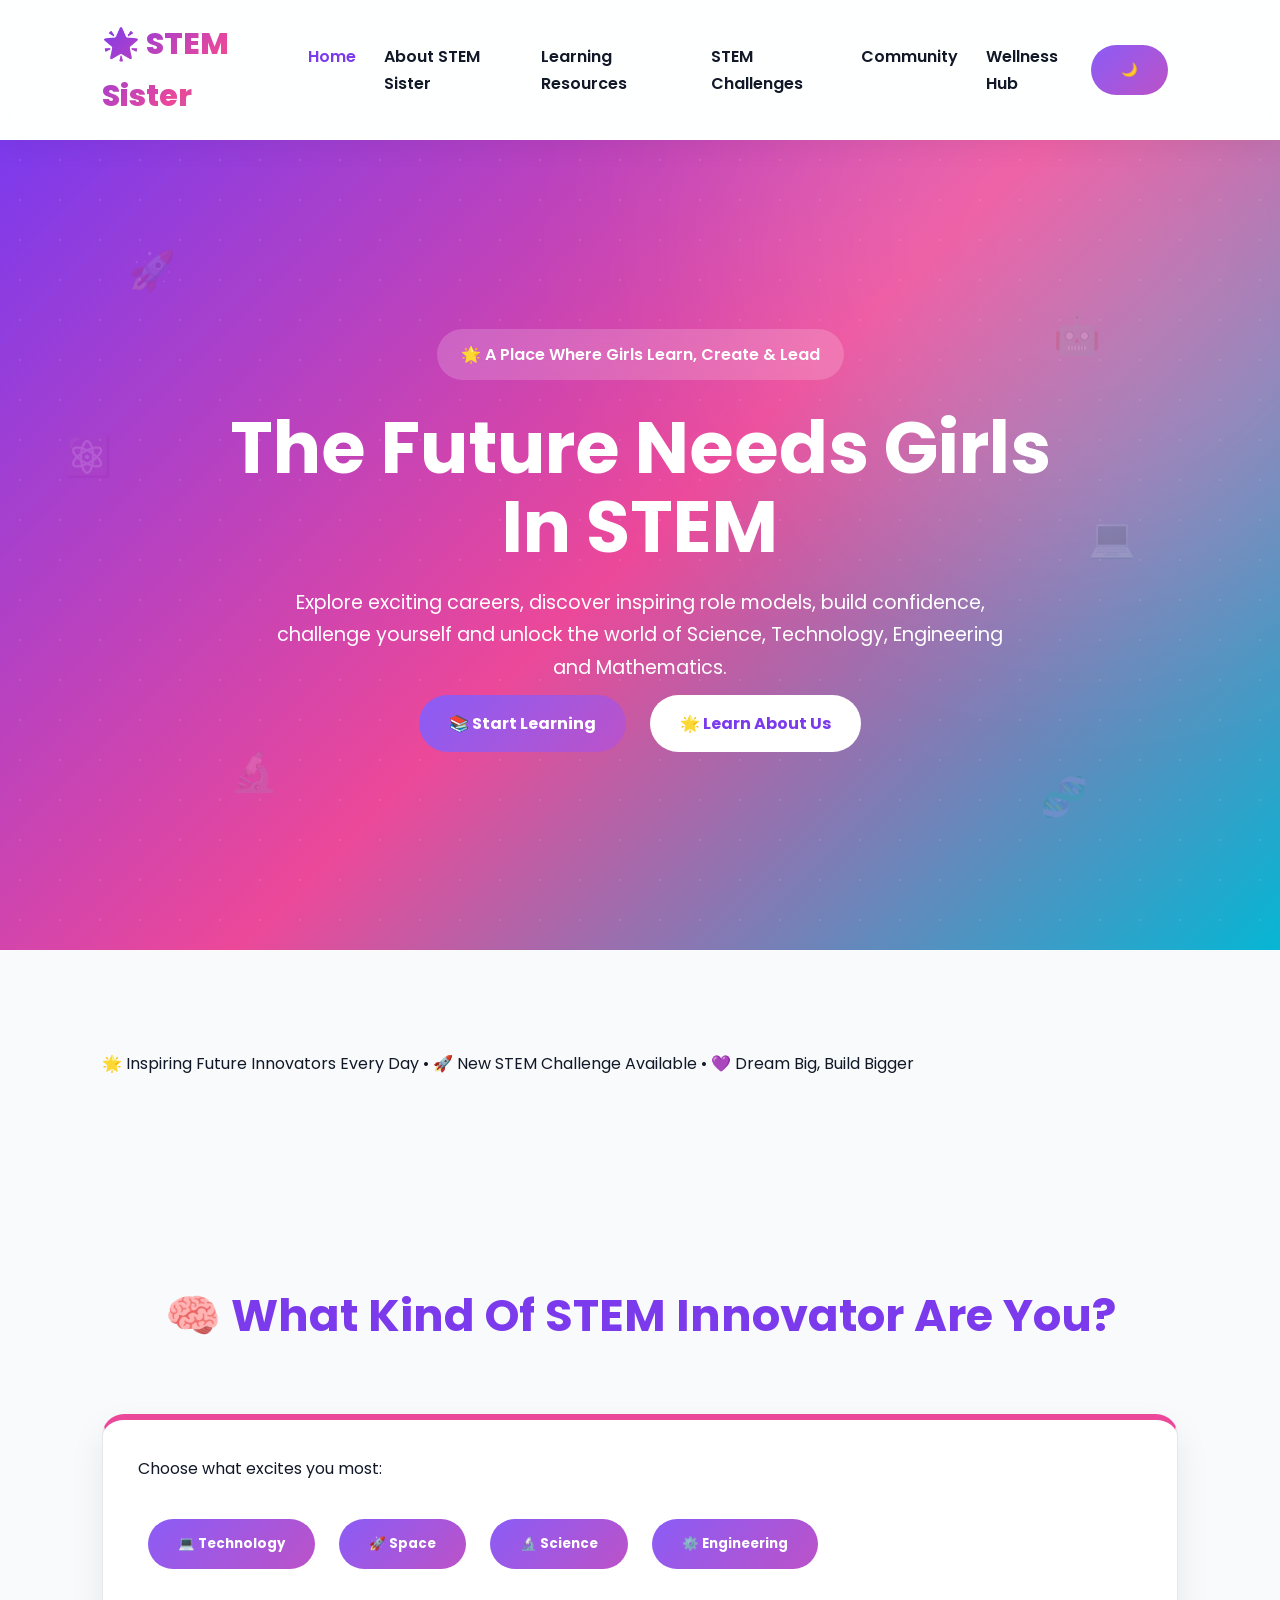
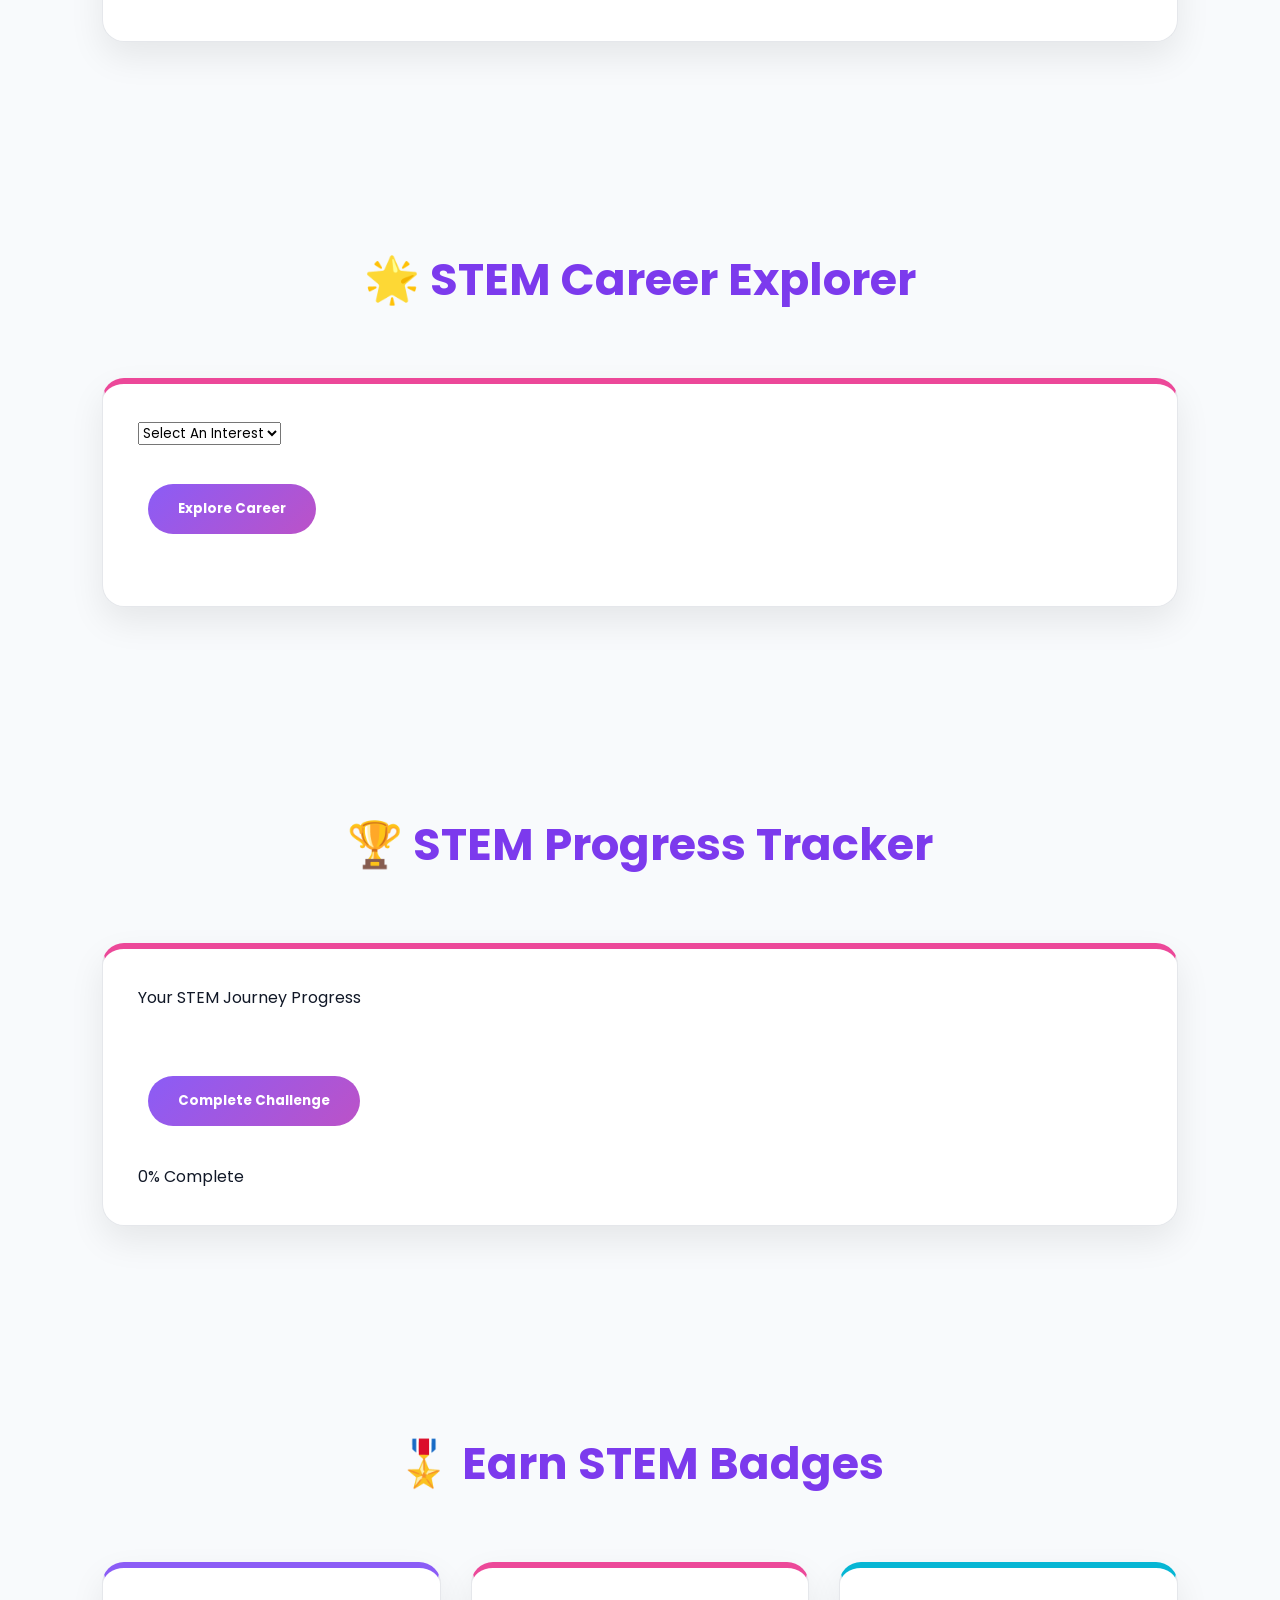
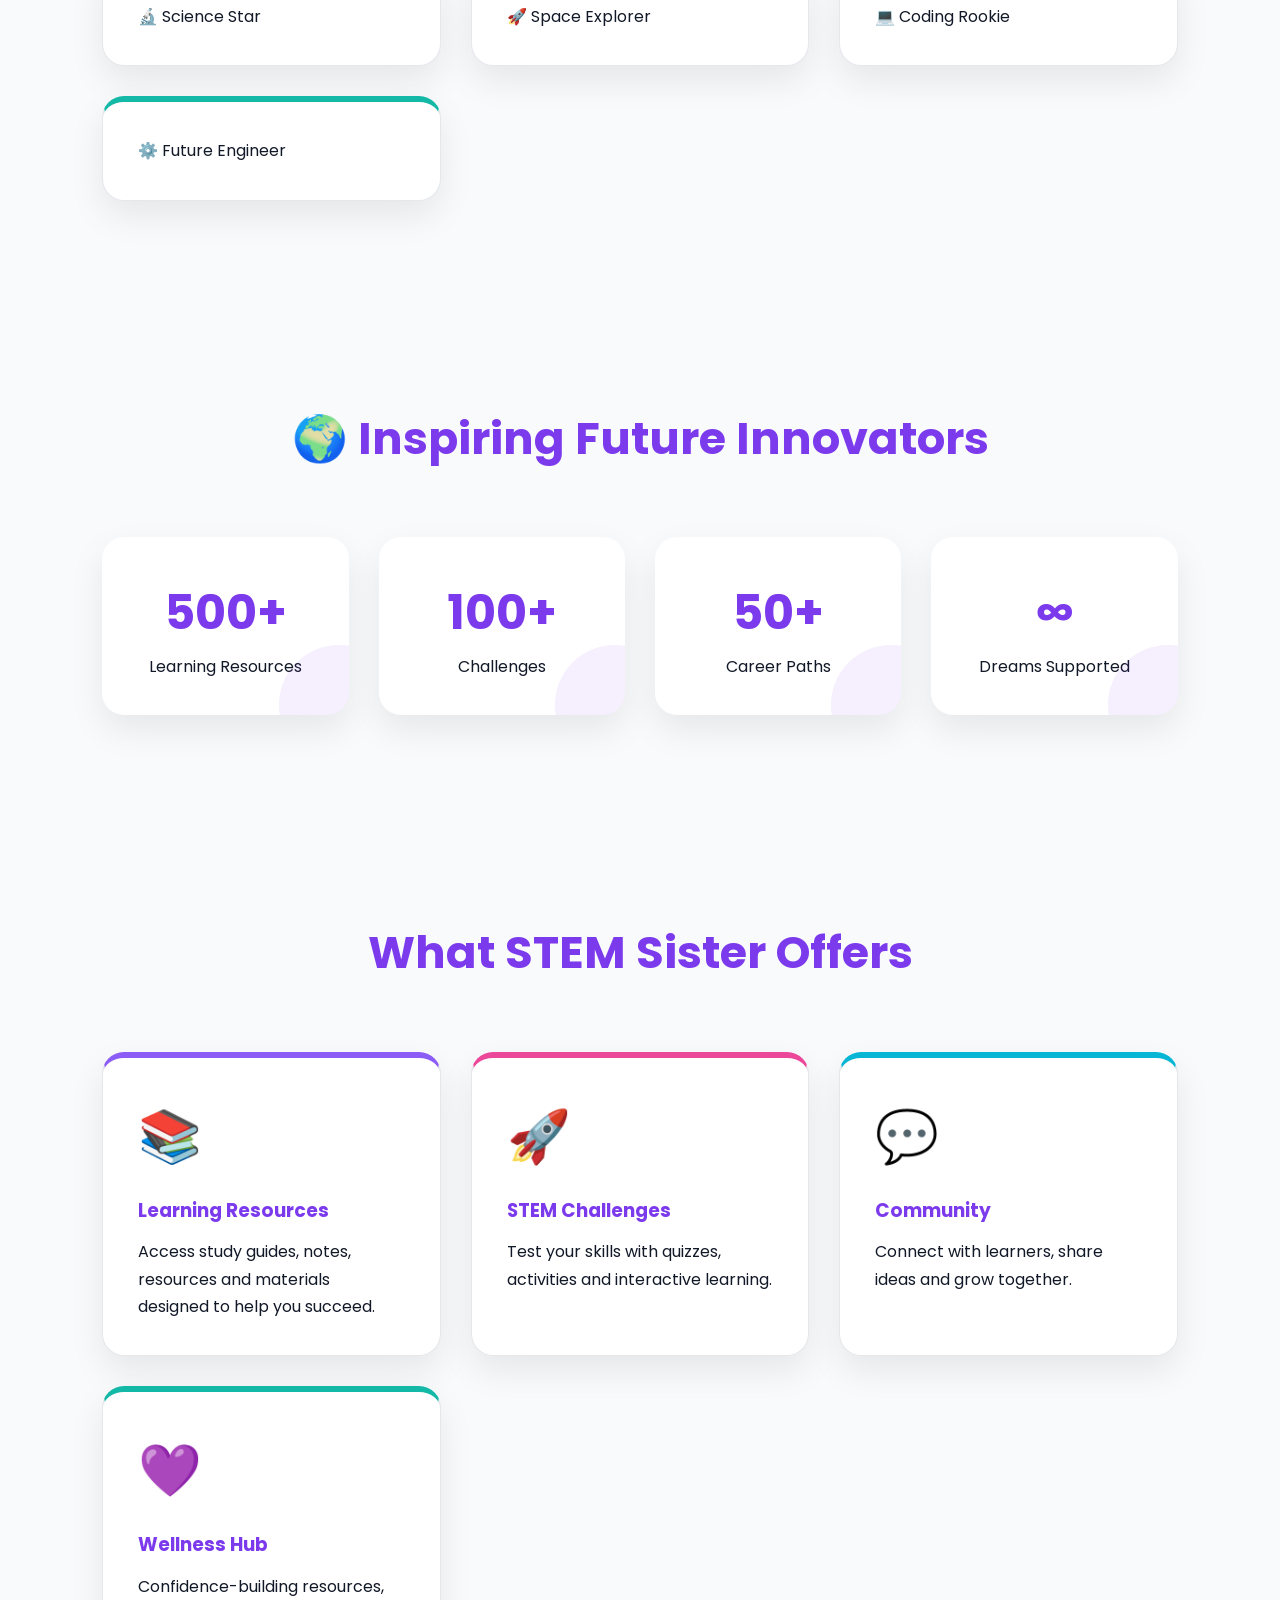
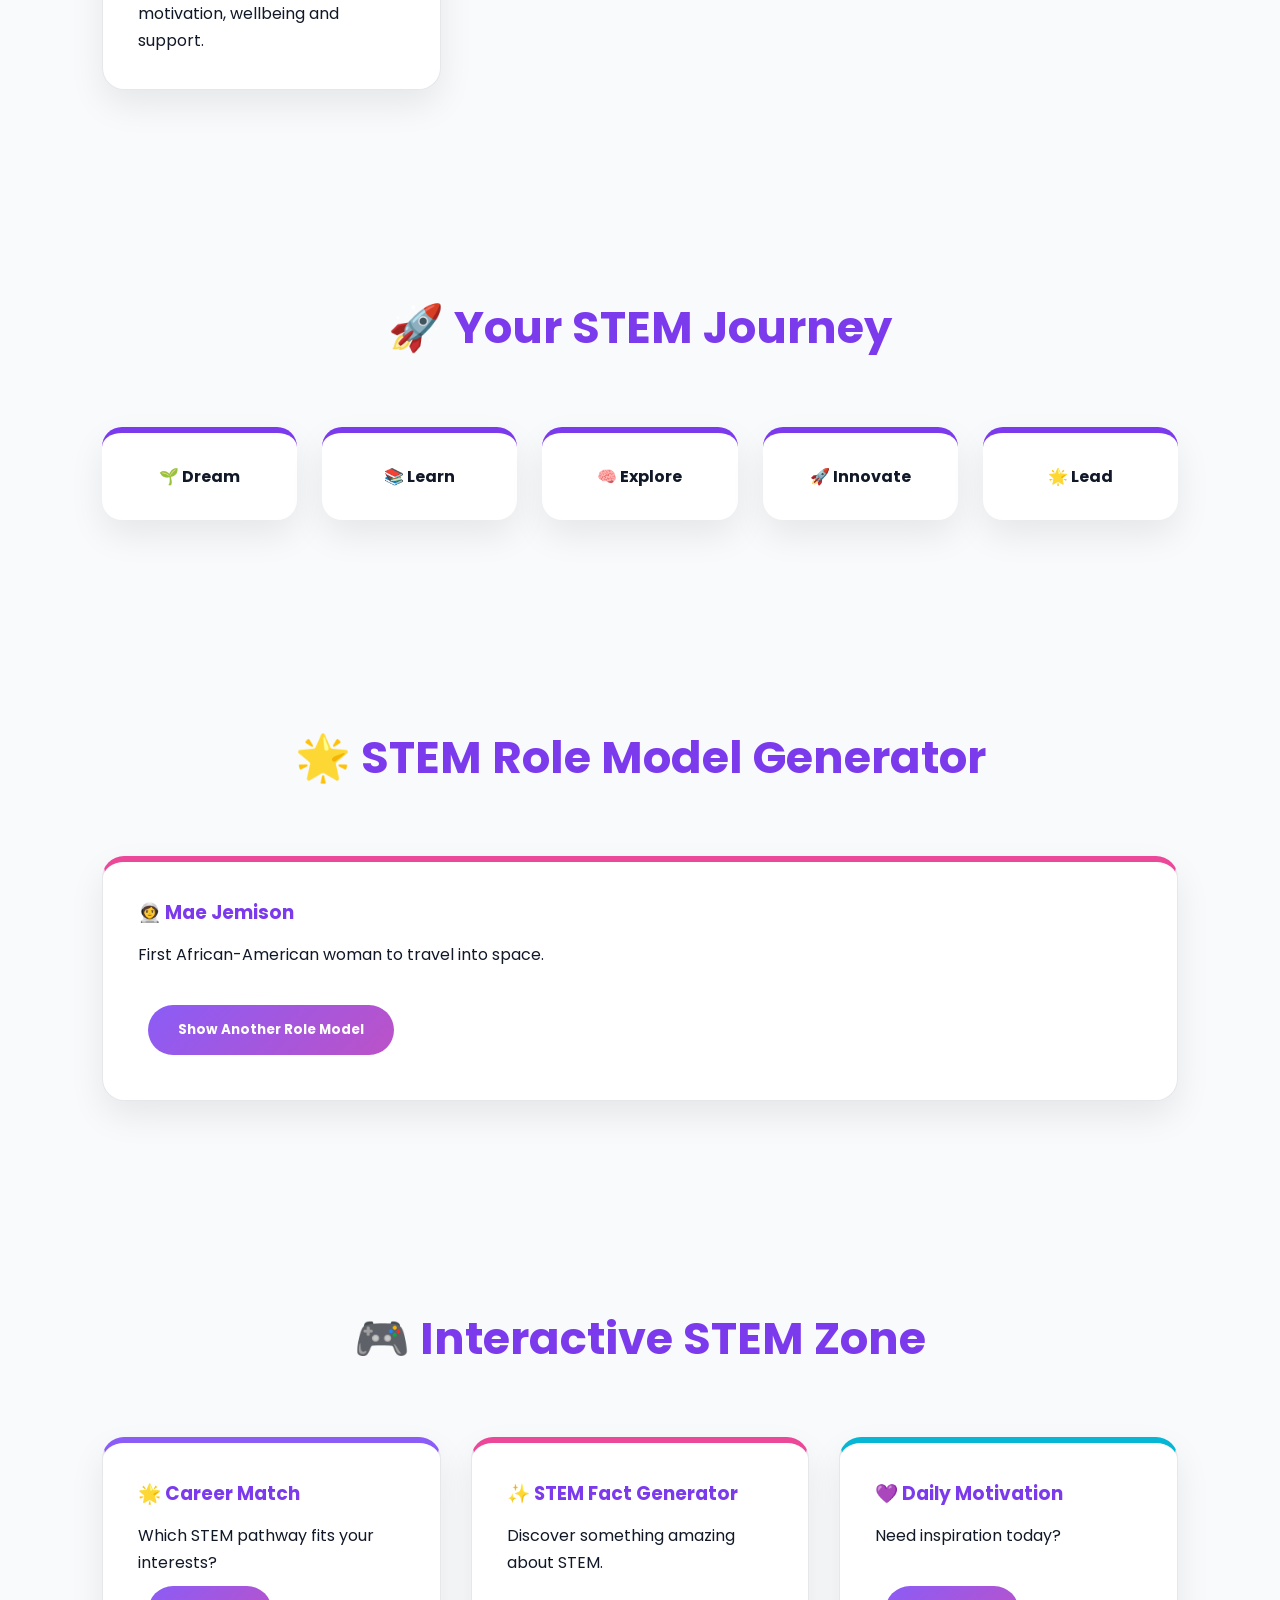
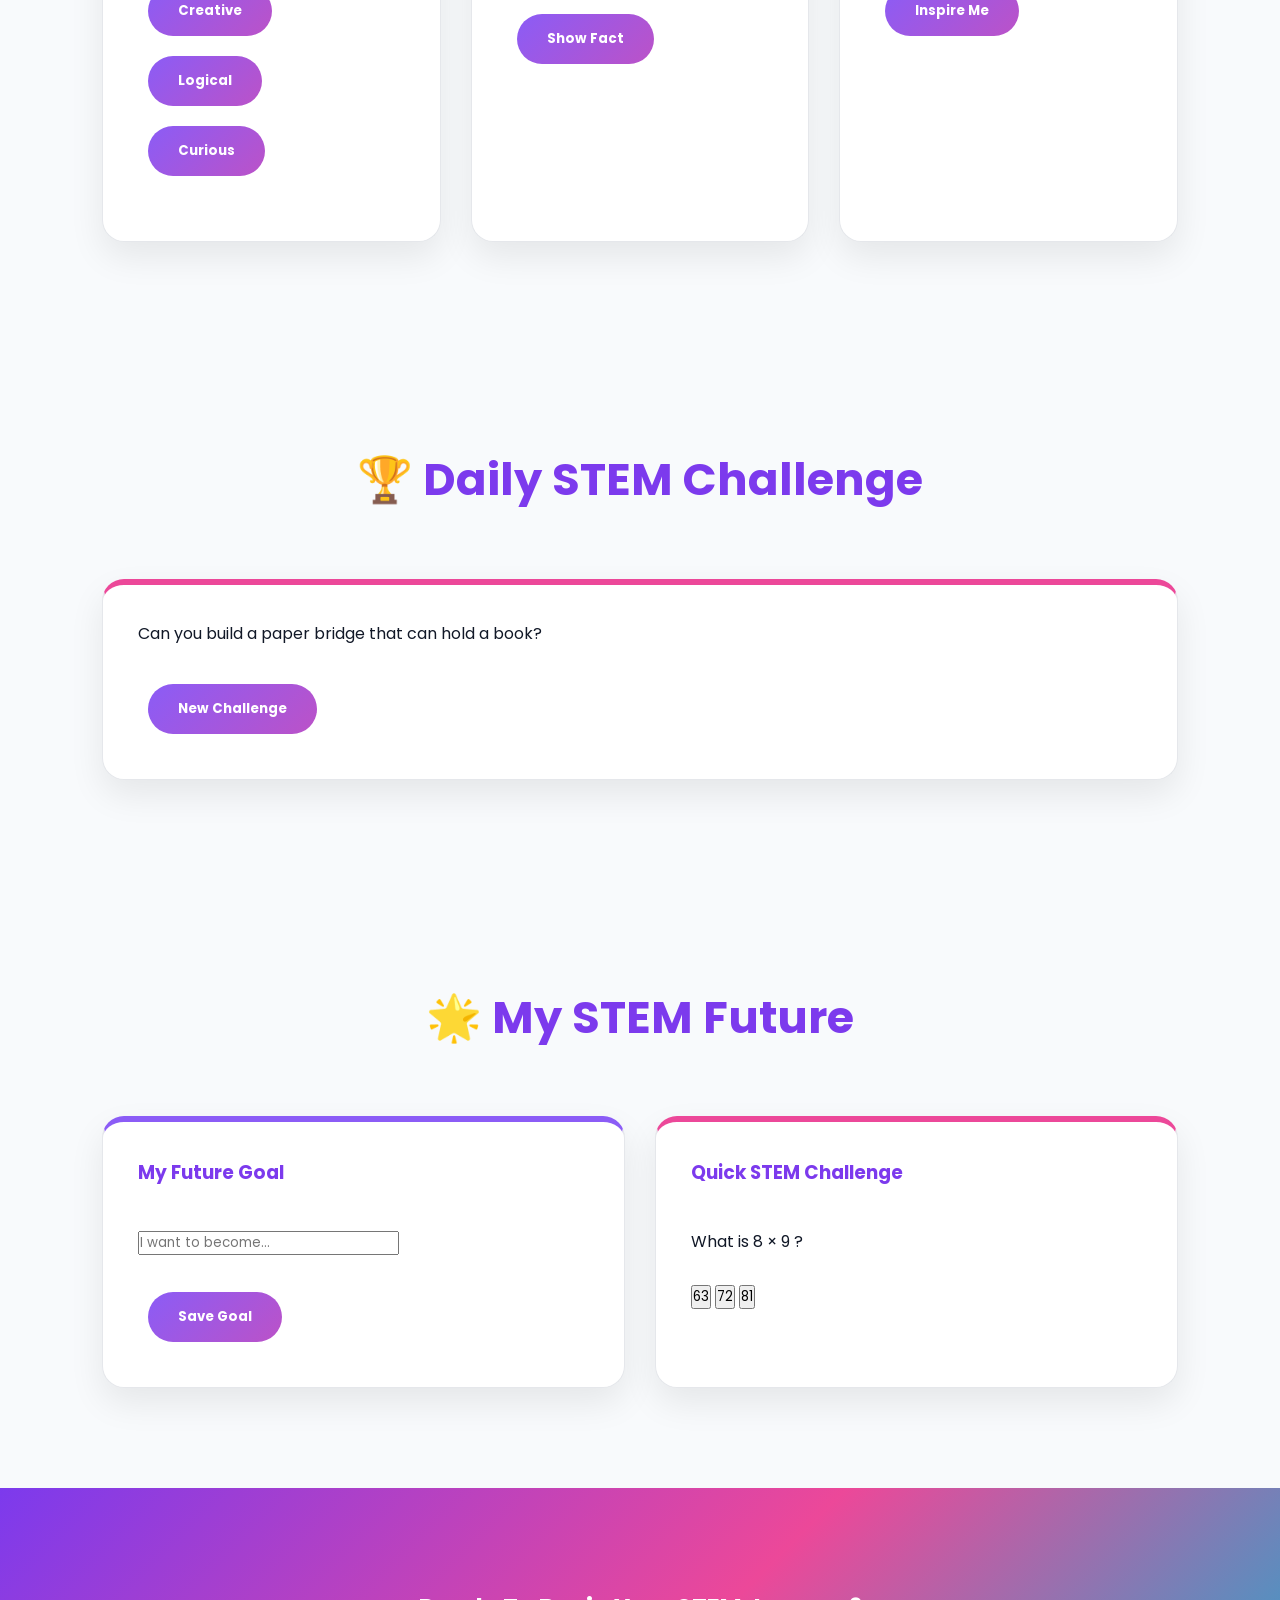
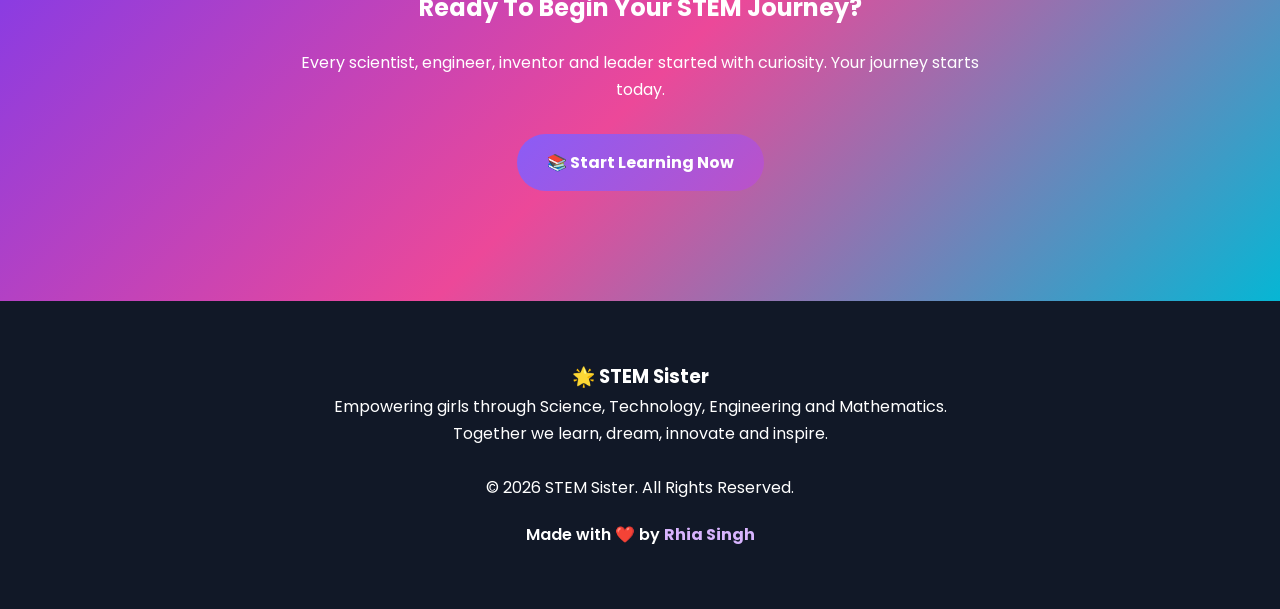
==== index.html @ e6d58068 "Update index.html" ====
<!DOCTYPE html>
<html lang="en">
<head>
<meta charset="UTF-8">
<meta name="viewport" content="width=device-width, initial-scale=1.0">
<title>STEM Sister | Learn. Dream. Innovate.</title>

<link rel="stylesheet" href="styles.css">
</head>

<body>

<!-- NAVIGATION -->

<nav>

    <div class="logo">
        🌟 STEM Sister
    </div>

    <ul class="nav-links">
        <li><a href="index.html" class="active">Home</a></li>
        <li><a href="about.html">About STEM Sister</a></li>
        <li><a href="textbooks.html">Learning Resources</a></li>
        <li><a href="tests.html">STEM Challenges</a></li>
        <li><a href="discussions.html">Community</a></li>
        <li><a href="wellness.html">Wellness Hub</a></li>
    </ul>

    <button id="darkModeBtn" class="btn">
        🌙
    </button>

</nav>

<!-- HERO -->

<section class="hero">

    <div class="floating-icons">
        <span>🚀</span>
        <span>🤖</span>
        <span>🔬</span>
        <span>🧬</span>
        <span>💻</span>
        <span>⚛️</span>
    </div>

    <div class="hero-content">

        <span class="tagline">
            🌟 A Place Where Girls Learn, Create & Lead
        </span>

        <h1>
            The Future Needs Girls In STEM
        </h1>

        <p>
            Explore exciting careers, discover inspiring role models,
            build confidence, challenge yourself and unlock the world
            of Science, Technology, Engineering and Mathematics.
        </p>

        <div class="hero-buttons">

            <a href="textbooks.html" class="btn">
                📚 Start Learning
            </a>

            <a href="about.html" class="btn secondary">
                🌟 Learn About Us
            </a>

        </div>

    </div>

</section>

<!-- ACHIEVEMENT BANNER -->

<section class="achievement-banner">
    <div class="banner-content">
        🌟 Inspiring Future Innovators Every Day • 🚀 New STEM Challenge Available • 💜 Dream Big, Build Bigger
    </div>
</section>

<!-- STEM PERSONALITY QUIZ -->

<section class="reveal">

    <h2 class="section-title">
        🧠 What Kind Of STEM Innovator Are You?
    </h2>

    <div class="card">

        <p>
            Choose what excites you most:
        </p>

        <br>

        <button class="btn" onclick="stemPersonality('technology')">
            💻 Technology
        </button>

        <button class="btn" onclick="stemPersonality('space')">
            🚀 Space
        </button>

        <button class="btn" onclick="stemPersonality('science')">
            🔬 Science
        </button>

        <button class="btn" onclick="stemPersonality('engineering')">
            ⚙️ Engineering
        </button>

        <br><br>

        <p id="personalityResult"></p>

    </div>

</section>

<!-- CAREER EXPLORER -->

<section class="reveal">

    <h2 class="section-title">
        🌟 STEM Career Explorer
    </h2>

    <div class="card">

        <select id="careerSelect">

            <option value="">
                Select An Interest
            </option>

            <option value="coding">
                Coding
            </option>

            <option value="space">
                Space
            </option>

            <option value="medicine">
                Medicine
            </option>

            <option value="engineering">
                Engineering
            </option>

        </select>

        <br><br>

        <button class="btn" onclick="exploreCareer()">
            Explore Career
        </button>

        <br><br>

        <p id="careerExplorerResult"></p>

    </div>

</section>

<!-- PROGRESS TRACKER -->

<section class="reveal">

    <h2 class="section-title">
        🏆 STEM Progress Tracker
    </h2>

    <div class="card">

        <p>
            Your STEM Journey Progress
        </p>

        <br>

        <div class="progress-container">
            <div id="progressBar"></div>
        </div>

        <br>

        <button class="btn" onclick="increaseProgress()">
            Complete Challenge
        </button>

        <br><br>

        <p id="progressText">
            0% Complete
        </p>

    </div>

</section>

<!-- STEM BADGES -->

<section class="reveal">

    <h2 class="section-title">
        🎖️ Earn STEM Badges
    </h2>

    <div class="grid">

        <div class="card">
            🔬 Science Star
        </div>

        <div class="card">
            🚀 Space Explorer
        </div>

        <div class="card">
            💻 Coding Rookie
        </div>

        <div class="card">
            ⚙️ Future Engineer
        </div>

    </div>

</section>

<!-- STATS -->

<section class="reveal">

    <h2 class="section-title">
        🌍 Inspiring Future Innovators
    </h2>

    <div class="stats">

        <div class="stat-card">
            <h2>500+</h2>
            <p>Learning Resources</p>
        </div>

        <div class="stat-card">
            <h2>100+</h2>
            <p>Challenges</p>
        </div>

        <div class="stat-card">
            <h2>50+</h2>
            <p>Career Paths</p>
        </div>

        <div class="stat-card">
            <h2>∞</h2>
            <p>Dreams Supported</p>
        </div>

    </div>

</section>

<!-- WHAT WE OFFER -->

<section class="reveal">

    <h2 class="section-title">
        What STEM Sister Offers
    </h2>

    <div class="grid">

        <div class="card">

            <div class="icon">📚</div>

            <h3>Learning Resources</h3>

            <p>
                Access study guides, notes, resources and materials
                designed to help you succeed.
            </p>

        </div>

        <div class="card">

            <div class="icon">🚀</div>

            <h3>STEM Challenges</h3>

            <p>
                Test your skills with quizzes, activities and
                interactive learning.
            </p>

        </div>

        <div class="card">

            <div class="icon">💬</div>

            <h3>Community</h3>

            <p>
                Connect with learners, share ideas and
                grow together.
            </p>

        </div>

        <div class="card">

            <div class="icon">💜</div>

            <h3>Wellness Hub</h3>

            <p>
                Confidence-building resources, motivation,
                wellbeing and support.
            </p>

        </div>

    </div>

</section>

<!-- STEM JOURNEY -->

<section class="reveal">

    <h2 class="section-title">
        🚀 Your STEM Journey
    </h2>

    <div class="journey">

        <div class="step">🌱 Dream</div>
        <div class="step">📚 Learn</div>
        <div class="step">🧠 Explore</div>
        <div class="step">🚀 Innovate</div>
        <div class="step">🌟 Lead</div>

    </div>

</section>

<!-- ROLE MODEL -->

<section class="reveal">

    <h2 class="section-title">
        🌟 STEM Role Model Generator
    </h2>

    <div class="card">

        <h3 id="scientistName">
            👩‍🚀 Mae Jemison
        </h3>

        <p id="scientistInfo">
            First African-American woman to travel into space.
        </p>

        <br>

        <button class="btn" onclick="newRoleModel()">
            Show Another Role Model
        </button>

    </div>

</section>

<!-- INTERACTIVE STEM ZONE -->

<section class="reveal">

    <h2 class="section-title">
        🎮 Interactive STEM Zone
    </h2>

    <div class="grid">

        <div class="card">

            <h3>🌟 Career Match</h3>

            <p>
                Which STEM pathway fits your interests?
            </p>

            <button onclick="careerMatch('creative')" class="btn">
                Creative
            </button>

            <button onclick="careerMatch('logical')" class="btn">
                Logical
            </button>

            <button onclick="careerMatch('curious')" class="btn">
                Curious
            </button>

            <p id="careerResult"></p>

        </div>

        <div class="card">

            <h3>✨ STEM Fact Generator</h3>

            <p id="fact">
                Discover something amazing about STEM.
            </p>

            <br>

            <button onclick="generateFact()" class="btn">
                Show Fact
            </button>

        </div>

        <div class="card">

            <h3>💜 Daily Motivation</h3>

            <p id="motivationText">
                Need inspiration today?
            </p>

            <br>

            <button onclick="motivateMe()" class="btn">
                Inspire Me
            </button>

        </div>

    </div>

</section>

<!-- DAILY CHALLENGE -->

<section class="reveal">

    <h2 class="section-title">
        🏆 Daily STEM Challenge
    </h2>

    <div class="card">

        <p id="dailyChallenge">
            Can you build a paper bridge that can hold a book?
        </p>

        <br>

        <button class="btn" onclick="newChallenge()">
            New Challenge
        </button>

    </div>

</section>

<!-- MY STEM FUTURE -->

<section class="reveal">

    <h2 class="section-title">
        🌟 My STEM Future
    </h2>

    <div class="grid">

        <div class="card">

            <h3>
                My Future Goal
            </h3>

            <br>

            <input
            type="text"
            id="goalInput"
            placeholder="I want to become...">

            <br><br>

            <button onclick="saveGoal()" class="btn">
                Save Goal
            </button>

            <p id="goalDisplay"></p>

        </div>

        <div class="card">

            <h3>
                Quick STEM Challenge
            </h3>

            <br>

            <p>
                What is 8 × 9 ?
            </p>

            <br>

            <button onclick="checkAnswer(63)">63</button>
            <button onclick="checkAnswer(72)">72</button>
            <button onclick="checkAnswer(81)">81</button>

            <p id="result"></p>

        </div>

    </div>

</section>

<!-- CTA -->

<section class="cta">

    <h2>
        Ready To Begin Your STEM Journey?
    </h2>

    <p>
        Every scientist, engineer, inventor and leader started
        with curiosity. Your journey starts today.
    </p>

    <a href="textbooks.html" class="btn">
        📚 Start Learning Now
    </a>

</section>

<!-- FOOTER -->

<footer>

    <h3>
        🌟 STEM Sister
    </h3>

    <p>
        Empowering girls through Science, Technology,
        Engineering and Mathematics.
    </p>

    <p>
        Together we learn, dream, innovate and inspire.
    </p>

    <br>

    <p>
        © 2026 STEM Sister. All Rights Reserved.
    </p>

    <div class="made-by">
        Made with ❤️ by <strong>Rhia Singh</strong>
    </div>

</footer>

<script>

/* DARK MODE */

document
.getElementById("darkModeBtn")
.addEventListener("click",()=>{

document.body.classList.toggle("dark");

});

/* STEM FACTS */

const facts = [

"Ada Lovelace is considered the world's first computer programmer.",

"More than 70% of Earth is covered by water.",

"The human brain contains approximately 86 billion neurons.",

"Coding powers websites, apps, robots and spacecraft.",

"Engineering combines creativity with problem-solving."

];

function generateFact(){

const random =
Math.floor(Math.random()*facts.length);

document.getElementById("fact").innerHTML =
facts[random];

}

/* MOTIVATION */

const motivation = [

"Believe you can and you're halfway there.",

"Every expert was once a beginner.",

"You are capable of amazing things.",

"Dream big and work hard.",

"Your future self is cheering for you."

];

function motivateMe(){

const random =
Math.floor(Math.random()*motivation.length);

document.getElementById("motivationText").innerHTML =
motivation[random];

}

/* ROLE MODELS */

const scientists = [

{
name:"👩‍🚀 Mae Jemison",
info:"First African-American woman in space."
},

{
name:"🧪 Marie Curie",
info:"First woman to win a Nobel Prize."
},

{
name:"💻 Grace Hopper",
info:"Computer science pioneer."
},

{
name:"🚀 Katherine Johnson",
info:"NASA mathematician who helped launch space missions."
},

{
name:"🧬 Rosalind Franklin",
info:"Contributed to the discovery of DNA structure."
}

];

function newRoleModel(){

const random =
Math.floor(Math.random()*scientists.length);

document.getElementById("scientistName").innerHTML =
scientists[random].name;

document.getElementById("scientistInfo").innerHTML =
scientists[random].info;

}

/* CAREER MATCH */

function careerMatch(type){

let result = "";

if(type==="creative"){
result="🎨 Engineering, Robotics or Design Technology could be perfect for you.";
}

if(type==="logical"){
result="💻 Software Engineering, Cybersecurity or Data Science may suit you.";
}

if(type==="curious"){
result="🔬 Scientist, Researcher or Astronaut could be your future.";
}

document.getElementById("careerResult").innerHTML =
result;

}

/* STEM GOAL */

function saveGoal(){

const goal =
document.getElementById("goalInput").value;

if(goal.trim()===""){

document.getElementById("goalDisplay").innerHTML =
"🌟 Enter a future STEM goal.";

}else{

localStorage.setItem("stemGoal",goal);

document.getElementById("goalDisplay").innerHTML =
"🚀 Your goal: <strong>" + goal + "</strong>";

}

}

window.onload = () => {

const savedGoal =
localStorage.getItem("stemGoal");

if(savedGoal){

document.getElementById("goalDisplay").innerHTML =
"🚀 Your goal: <strong>" + savedGoal + "</strong>";

}

};

/* DAILY CHALLENGES */

const challenges = [

"Build a paper tower using only one sheet of paper.",

"Create a weather journal for 7 days.",

"Find 5 examples of engineering in your home.",

"Design your dream robot.",

"Observe the night sky and record what you see."

];

function newChallenge(){

const random =
Math.floor(Math.random()*challenges.length);

document.getElementById("dailyChallenge").innerHTML =
challenges[random];

}

/* QUIZ */

function checkAnswer(answer){

if(answer===72){

document.getElementById("result").innerHTML =
"✅ Correct! Great job!";

}else{

document.getElementById("result").innerHTML =
"❌ Not quite. Try again.";

}

}

/* SCROLL REVEAL */

const reveals =
document.querySelectorAll(".reveal");

function revealSections(){

reveals.forEach(section=>{

const top =
section.getBoundingClientRect().top;

if(top < window.innerHeight - 100){

section.classList.add("active");

}

});

}

window.addEventListener(
"scroll",
revealSections
);

revealSections();

    /* PERSONALITY QUIZ */

function stemPersonality(type){

let result="";

if(type==="technology"){
result="💻 You are a Tech Creator! Software Engineering could be your future.";
}

if(type==="space"){
result="🚀 You are a Space Pioneer! Aerospace careers may suit you.";
}

if(type==="science"){
result="🔬 You are a Science Explorer! Research and medicine could be your path.";
}

if(type==="engineering"){
result="⚙️ You are a Future Inventor! Engineering is perfect for your creativity.";
}

document.getElementById("personalityResult").innerHTML=result;

}

/* CAREER EXPLORER */

function exploreCareer(){

const career =
document.getElementById("careerSelect").value;

let result="";

switch(career){

case "coding":
result="💻 Software Engineer | Builds apps, websites and technology.";
break;

case "space":
result="🚀 Aerospace Engineer | Designs aircraft and spacecraft.";
break;

case "medicine":
result="🩺 Biomedical Scientist | Improves healthcare and medicine.";
break;

case "engineering":
result="⚙️ Mechanical Engineer | Designs machines and systems.";
break;

default:
result="Choose an interest first.";
}

document.getElementById("careerExplorerResult").innerHTML=result;

}

/* PROGRESS TRACKER */

let progress =
localStorage.getItem("stemProgress") || 0;

updateProgress();

function increaseProgress(){

if(progress < 100){

progress =
parseInt(progress) + 10;

localStorage.setItem(
"stemProgress",
progress
);

updateProgress();

}

}

function updateProgress(){

document.getElementById(
"progressBar"
).style.width = progress + "%";

document.getElementById(
"progressText"
).innerHTML =
progress + "% Complete";

}
    
</script>

</body>
</html>
---- styles.css ----
@import url('https://fonts.googleapis.com/css2?family=Poppins:wght@300;400;500;600;700;800&display=swap');

/* =========================
   STEM SISTER 2.0
   ========================= */

:root{

    --purple:#7c3aed;
    --purple-dark:#6d28d9;
    --pink:#ec4899;
    --cyan:#06b6d4;
    --teal:#14b8a6;
    --yellow:#fbbf24;

    --dark:#111827;
    --gray:#6b7280;

    --white:#ffffff;
    --background:#f8fafc;

    --border:#e5e7eb;

    --gradient:
    linear-gradient(
        135deg,
        #7c3aed 0%,
        #ec4899 50%,
        #06b6d4 100%
    );

    --shadow:
    0 15px 35px rgba(0,0,0,.08);

    --hover-shadow:
    0 20px 40px rgba(124,58,237,.15);
}

/* =========================
   RESET
   ========================= */

*{
    margin:0;
    padding:0;
    box-sizing:border-box;
    font-family:'Poppins',sans-serif;
}

html{
    scroll-behavior:smooth;
}

body{
    background:var(--background);
    color:var(--dark);
    line-height:1.7;
    overflow-x:hidden;
}

/* =========================
   NAVBAR
   ========================= */

nav{

    position:sticky;
    top:0;
    z-index:1000;

    display:flex;
    justify-content:space-between;
    align-items:center;

    padding:18px 8%;

    backdrop-filter:blur(18px);

    background:
    rgba(255,255,255,0.85);

    border-bottom:
    1px solid rgba(255,255,255,.3);

    box-shadow:
    0 8px 25px rgba(0,0,0,.05);
}

.logo{

    font-size:1.9rem;
    font-weight:800;

    background:var(--gradient);

    -webkit-background-clip:text;
    -webkit-text-fill-color:transparent;
}

.nav-links{

    display:flex;
    list-style:none;
    gap:28px;
}

.nav-links a{

    text-decoration:none;
    color:var(--dark);

    font-weight:600;

    transition:.3s;
}

.nav-links a:hover,
.nav-links a.active{

    color:var(--purple);

    transform:translateY(-2px);
}

/* =========================
   HERO
   ========================= */

.hero{

    position:relative;

    min-height:90vh;

    display:flex;
    justify-content:center;
    align-items:center;

    text-align:center;

    padding:100px 8%;

    background:var(--gradient);

    color:white;

    overflow:hidden;
}

.hero::before{

    content:"";

    position:absolute;

    width:700px;
    height:700px;

    border-radius:50%;

    background:
    rgba(255,255,255,.15);

    top:-250px;
    right:-150px;

    filter:blur(120px);
}

.hero::after{

    content:"";

    position:absolute;

    inset:0;

    background-image:
    radial-gradient(
    rgba(255,255,255,.1) 1px,
    transparent 1px);

    background-size:40px 40px;
}

.hero-content{
    max-width:900px;
    position:relative;
    z-index:2;
}

.tagline{

    display:inline-block;

    padding:12px 24px;

    border-radius:50px;

    margin-bottom:28px;

    background:
    rgba(255,255,255,.18);

    backdrop-filter:blur(10px);

    font-weight:600;
}

.hero h1{

    font-size:4.5rem;
    line-height:1.1;

    margin-bottom:20px;
}

.hero p{

    max-width:750px;

    margin:auto;

    font-size:1.2rem;
}

/* =========================
   FLOATING STEM ICONS
   ========================= */

.floating-icons{

    position:absolute;
    inset:0;

    pointer-events:none;
}

.floating-icons span{

    position:absolute;

    font-size:2.4rem;

    opacity:.15;

    animation:floatIcon 8s ease-in-out infinite;
}

.floating-icons span:nth-child(1){
    top:12%;
    left:10%;
}

.floating-icons span:nth-child(2){
    top:20%;
    right:14%;
}

.floating-icons span:nth-child(3){
    bottom:18%;
    left:18%;
}

.floating-icons span:nth-child(4){
    bottom:15%;
    right:15%;
}

.floating-icons span:nth-child(5){
    top:45%;
    left:85%;
}

.floating-icons span:nth-child(6){
    top:35%;
    left:5%;
}

/* =========================
   BUTTONS
   ========================= */

.btn{

    display:inline-block;

    margin:10px;

    padding:15px 30px;

    border:none;

    border-radius:50px;

    text-decoration:none;

    color:white;

    background:
    linear-gradient(
        135deg,
        #8b5cf6,
        #ec4899
    );

    font-weight:700;

    transition:.35s;

    background-size:200% 200%;
}

.btn:hover{

    transform:
    translateY(-5px);

    box-shadow:
    0 15px 30px rgba(124,58,237,.3);

    background-position:right center;
}

.secondary{

    background:white;
    color:var(--purple);
}

/* =========================
   GENERAL SECTIONS
   ========================= */

section{
    padding:100px 8%;
}

.section-title{

    text-align:center;

    font-size:2.8rem;

    margin-bottom:60px;

    color:var(--purple);
}

/* =========================
   GRID
   ========================= */

.grid{

    display:grid;

    grid-template-columns:
    repeat(auto-fit,minmax(260px,1fr));

    gap:30px;
}

/* =========================
   CARDS
   ========================= */

.card{

    position:relative;

    overflow:hidden;

    background:white;

    border-radius:22px;

    border:1px solid var(--border);

    padding:35px;

    box-shadow:var(--shadow);

    transition:.4s;
}

.card::before{

    content:"";

    position:absolute;

    top:0;

    left:-100%;

    width:100%;
    height:100%;

    background:
    linear-gradient(
        90deg,
        transparent,
        rgba(255,255,255,.8),
        transparent
    );

    transition:.8s;
}

.card:hover::before{
    left:100%;
}

.card:hover{

    transform:
    translateY(-10px)
    scale(1.02);

    box-shadow:var(--hover-shadow);
}

.card:nth-child(1){
    border-top:6px solid #8b5cf6;
}

.card:nth-child(2){
    border-top:6px solid #ec4899;
}

.card:nth-child(3){
    border-top:6px solid #06b6d4;
}

.card:nth-child(4){
    border-top:6px solid #14b8a6;
}

.card h3{
    color:var(--purple);
    margin-bottom:12px;
}

.icon{

    font-size:3.2rem;

    margin-bottom:15px;
}

/* =========================
   STATS
   ========================= */

.stats{

    display:grid;

    grid-template-columns:
    repeat(auto-fit,minmax(220px,1fr));

    gap:30px;
}

.stat-card{

    position:relative;

    overflow:hidden;

    background:white;

    border-radius:22px;

    padding:35px;

    text-align:center;

    box-shadow:var(--shadow);
}

.stat-card::after{

    content:"";

    position:absolute;

    width:120px;
    height:120px;

    border-radius:50%;

    bottom:-50px;
    right:-50px;

    background:
    rgba(124,58,237,.08);
}

.stat-card h2{

    color:var(--purple);

    font-size:3rem;
}

/* =========================
   COUNTER
   ========================= */

.counter-section{
    text-align:center;
}

.counter-section h1{

    color:var(--purple);

    font-size:5rem;
}

.counter-section p{
    color:var(--gray);
    font-weight:600;
}

/* =========================
   MISSION
   ========================= */

.mission-card{

    max-width:900px;

    margin:auto;

    background:white;

    border-radius:24px;

    padding:50px;

    text-align:center;

    box-shadow:var(--shadow);
}

/* =========================
   JOURNEY
   ========================= */

.journey{

    display:grid;

    grid-template-columns:
    repeat(auto-fit,minmax(180px,1fr));

    gap:25px;
}

.step{

    background:white;

    border-radius:20px;

    padding:30px;

    text-align:center;

    font-weight:700;

    border-top:6px solid var(--purple);

    box-shadow:var(--shadow);

    transition:.3s;
}

.step:hover{

    transform:translateY(-8px);
}

/* =========================
   CAREER EXPLORER
   ========================= */

.career-explorer{
    text-align:center;
}

.career-explorer button{

    padding:15px 22px;

    margin:8px;

    border:none;

    border-radius:15px;

    background:white;

    box-shadow:var(--shadow);

    color:var(--purple);

    font-weight:700;

    cursor:pointer;

    transition:.3s;
}

.career-explorer button:hover{

    background:var(--purple);

    color:white;
}

#careerResult{

    margin-top:20px;

    font-weight:700;

    color:var(--purple);
}

/* =========================
   FACT SECTION
   ========================= */

.fact-section{

    background:
    linear-gradient(
    135deg,
    #faf7ff,
    #f0f9ff);

    text-align:center;
}

/* =========================
   GOAL BOX
   ========================= */

.goal-box{

    max-width:700px;

    margin:auto;

    text-align:center;
}

.goal-box input{

    width:100%;

    padding:18px;

    border-radius:15px;

    border:1px solid var(--border);
}

.goal-box input:focus{

    outline:none;

    border-color:var(--purple);

    box-shadow:
    0 0 0 4px rgba(124,58,237,.15);
}

/* =========================
   QUIZ
   ========================= */

.quiz{

    max-width:700px;

    margin:auto;

    background:white;

    border-radius:24px;

    padding:40px;

    text-align:center;

    box-shadow:var(--shadow);
}

.quiz button{

    width:100%;

    margin-top:12px;

    padding:16px;

    border:none;

    border-radius:12px;

    background:#f3f4f6;

    transition:.3s;

    cursor:pointer;
}

.quiz button:hover{

    background:var(--purple);

    color:white;
}

.result{

    margin-top:20px;

    color:var(--purple);

    font-weight:700;
}

/* =========================
   FOUNDER SHOWCASE
   ========================= */

.founder-showcase{

    display:grid;

    grid-template-columns:300px 1fr;

    gap:40px;

    align-items:start;
}

.founder-avatar{

    background:white;

    border-radius:24px;

    padding:35px;

    text-align:center;

    box-shadow:var(--shadow);
}

.avatar-circle{

    width:140px;
    height:140px;

    margin:auto auto 20px;

    border-radius:50%;

    background:
    linear-gradient(
    135deg,
    #f3e8ff,
    #fdf2f8);

    display:flex;

    justify-content:center;
    align-items:center;

    font-size:4rem;
}

.founder-role{
    color:var(--gray);
}

.founder-tags{

    display:flex;
    flex-wrap:wrap;
    justify-content:center;
    gap:10px;

    margin-top:20px;
}

.founder-tags span{

    padding:8px 14px;

    background:#f3e8ff;

    color:var(--purple);

    border-radius:30px;

    font-size:.85rem;
}

/* =========================
   QUOTE
   ========================= */

.quote{

    background:#faf7ff;

    text-align:center;
}

.quote h2{

    max-width:900px;

    margin:auto;

    color:var(--purple);
}

.quote p{
    margin-top:18px;
}

/* =========================
   CTA
   ========================= */

.cta{

    background:var(--gradient);

    color:white;

    text-align:center;
}

.cta p{

    max-width:700px;

    margin:20px auto;
}

/* =========================
   FOOTER
   ========================= */

footer{

    background:#111827;

    color:white;

    text-align:center;

    padding:60px 20px;
}

.made-by{

    margin-top:20px;

    font-weight:600;
}

.made-by strong{
    color:#d8b4fe;
}

/* =========================
   SCROLL ANIMATIONS
   ========================= */

.reveal{

    opacity:0;

    transform:translateY(50px);

    transition:.8s ease;
}

.reveal.active{

    opacity:1;

    transform:translateY(0);
}

/* =========================
   ANIMATIONS
   ========================= */

@keyframes floatIcon{

    0%{
        transform:translateY(0);
    }

    50%{
        transform:translateY(-15px);
    }

    100%{
        transform:translateY(0);
    }
}

/* =========================
   MOBILE
   ========================= */

@media(max-width:768px){

    nav{
        flex-direction:column;
        gap:15px;
    }

    .nav-links{
        flex-wrap:wrap;
        justify-content:center;
    }

    .hero h1{
        font-size:2.8rem;
    }

    .hero p{
        font-size:1rem;
    }

    .section-title{
        font-size:2rem;
    }

    .btn{
        width:100%;
        max-width:320px;
    }

    .founder-showcase{
        grid-template-columns:1fr;
    }

    .counter-section h1{
        font-size:3.5rem;
    }
}
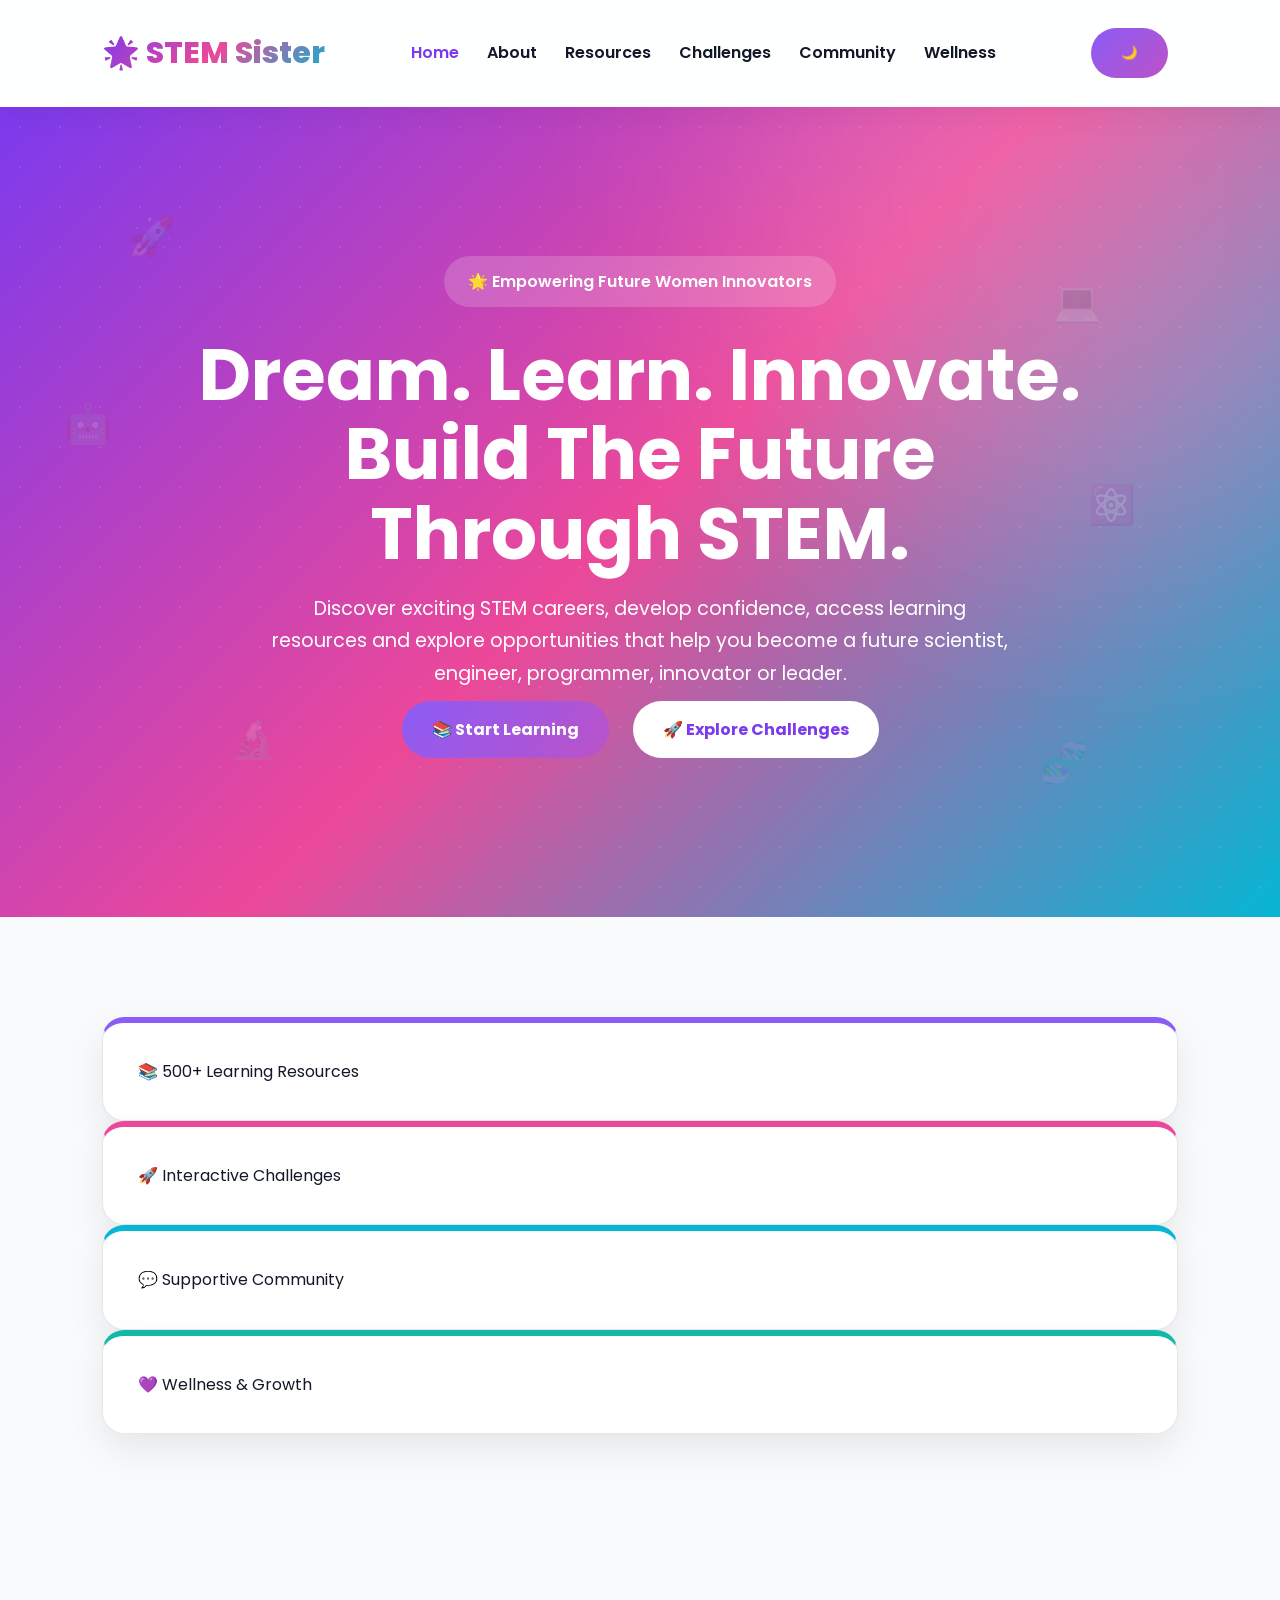
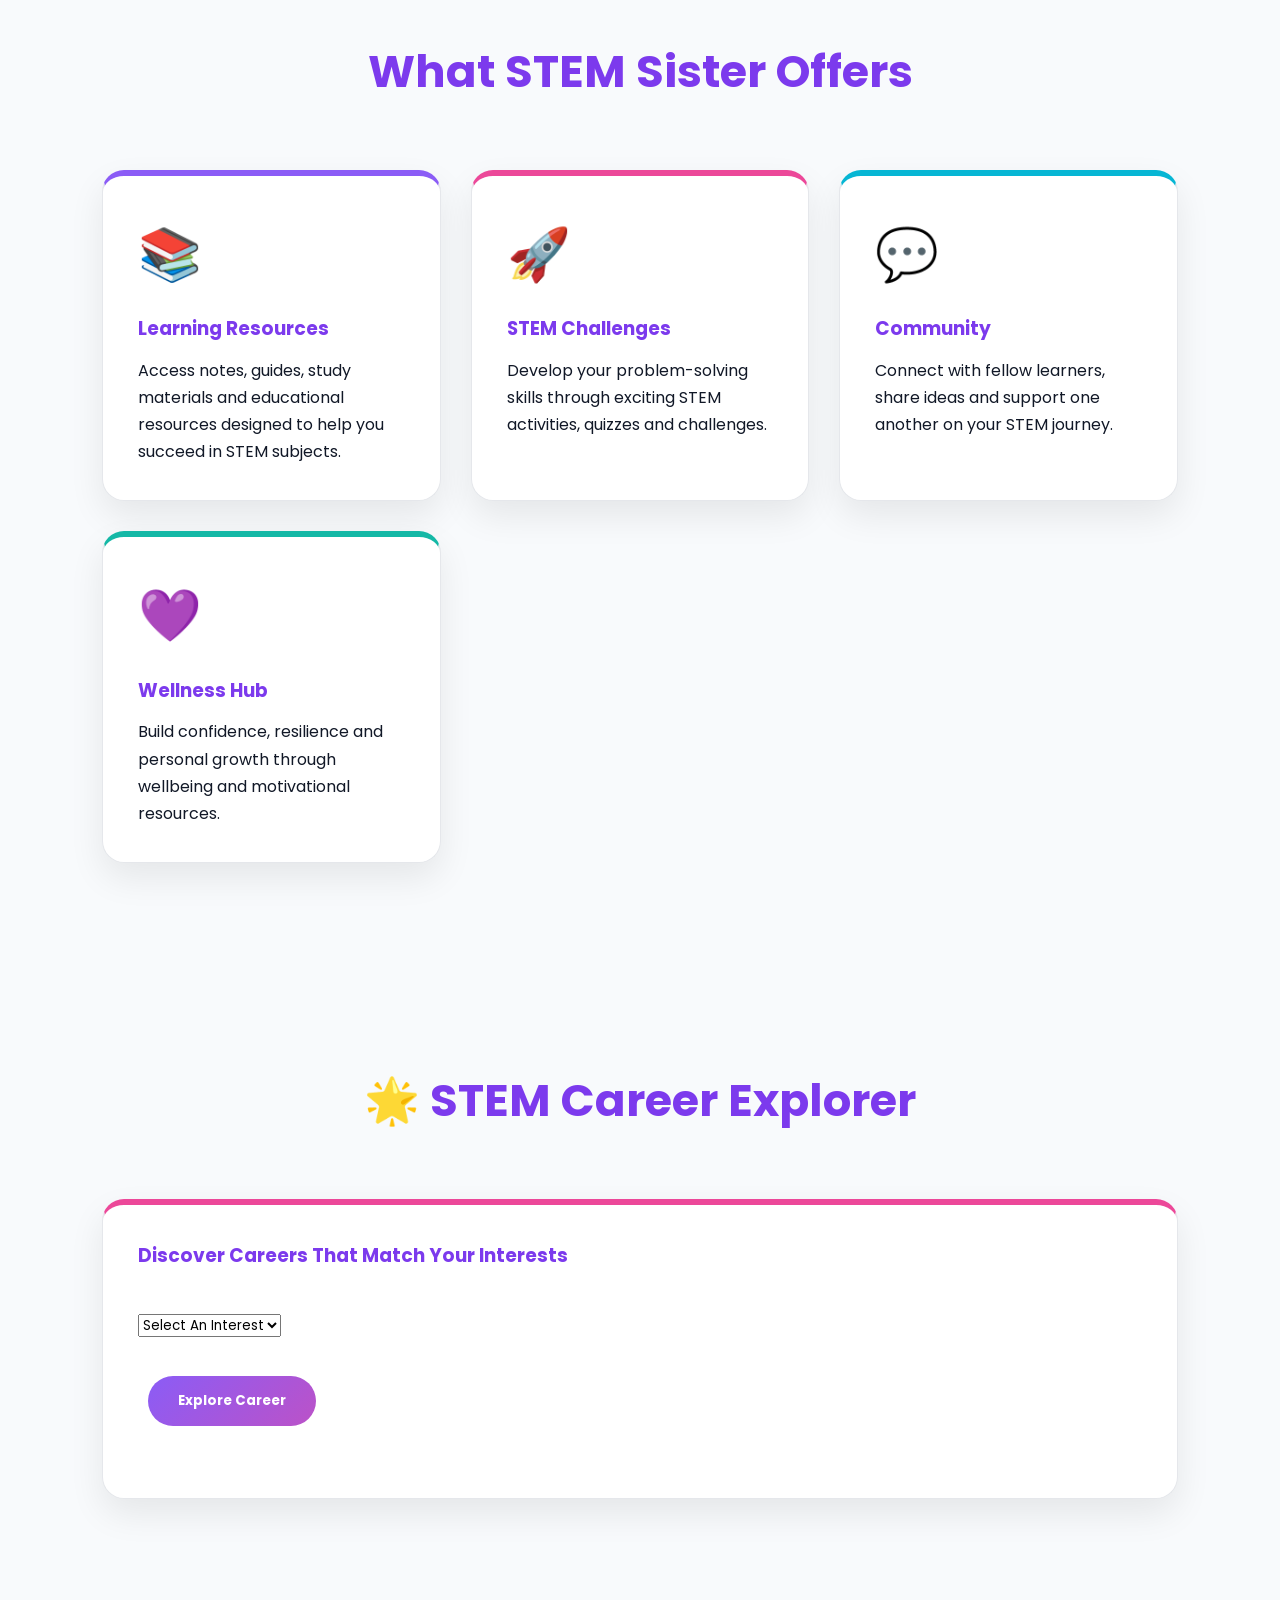
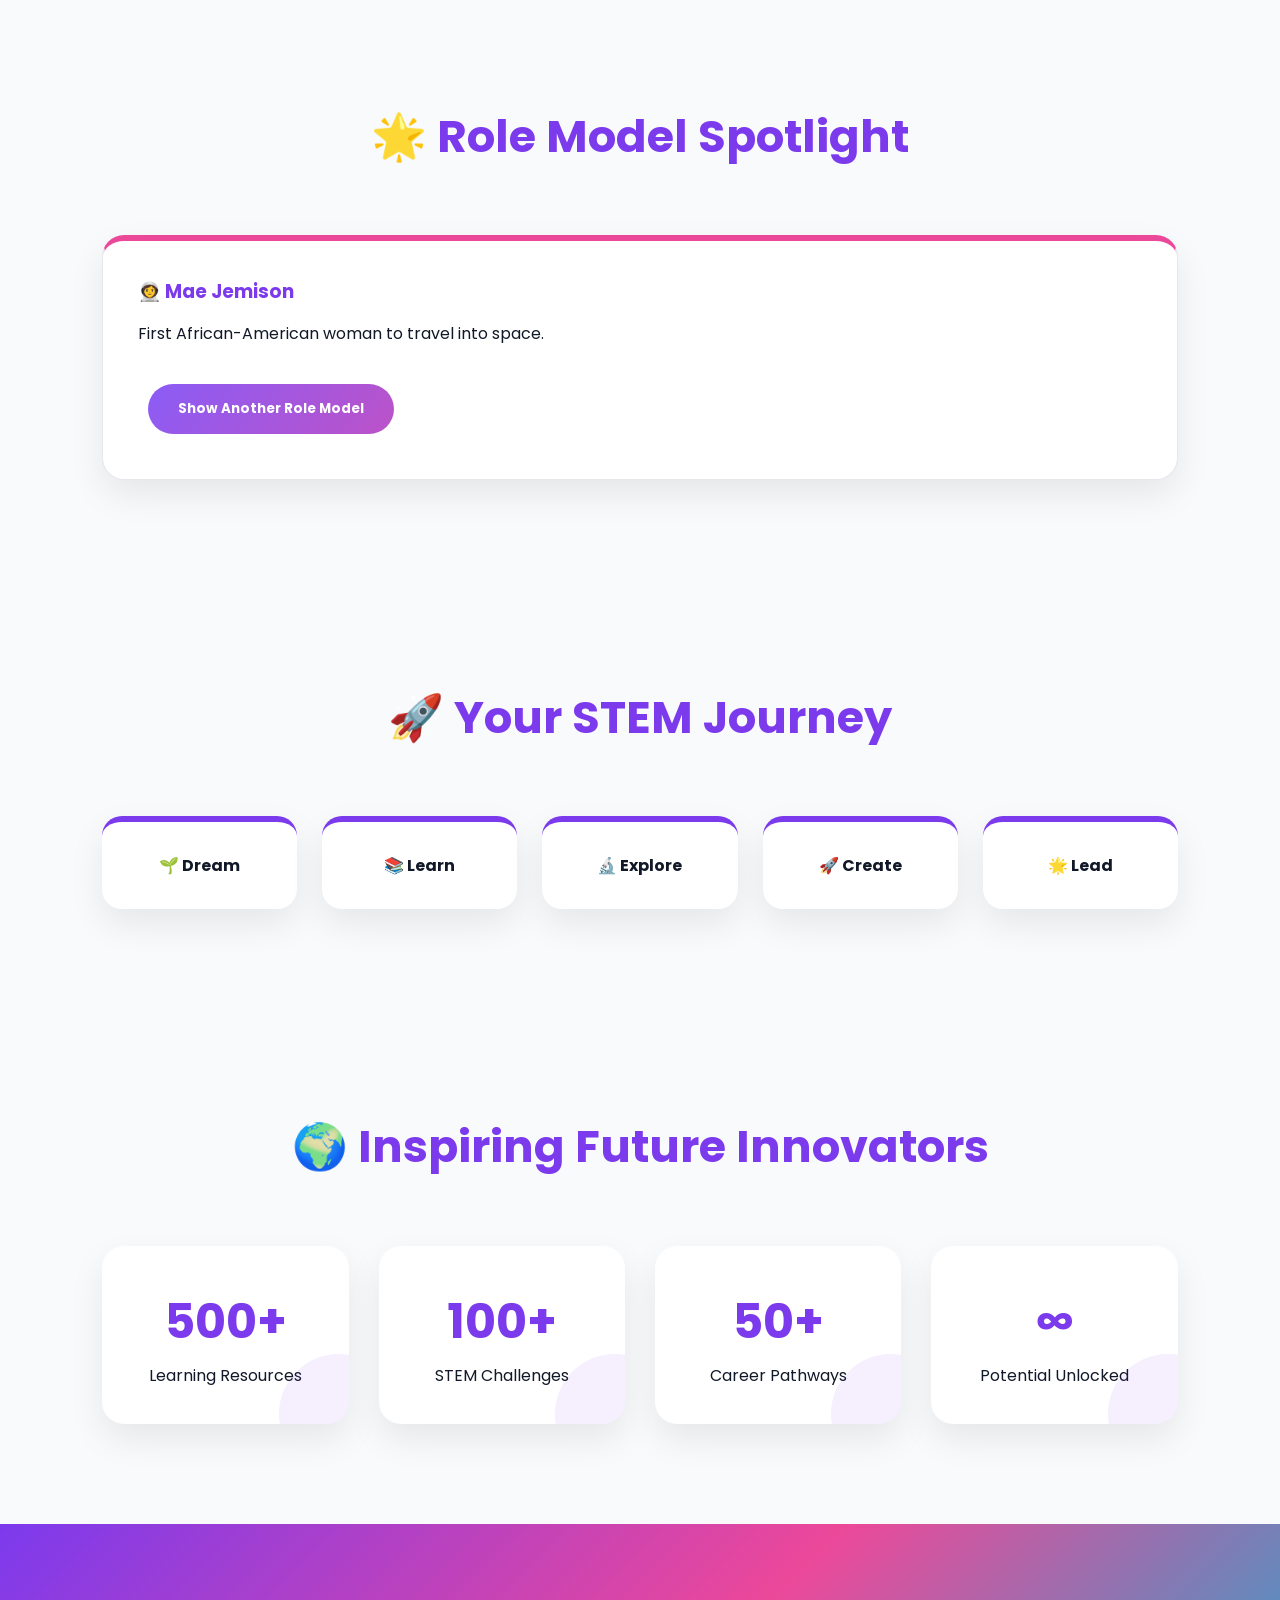
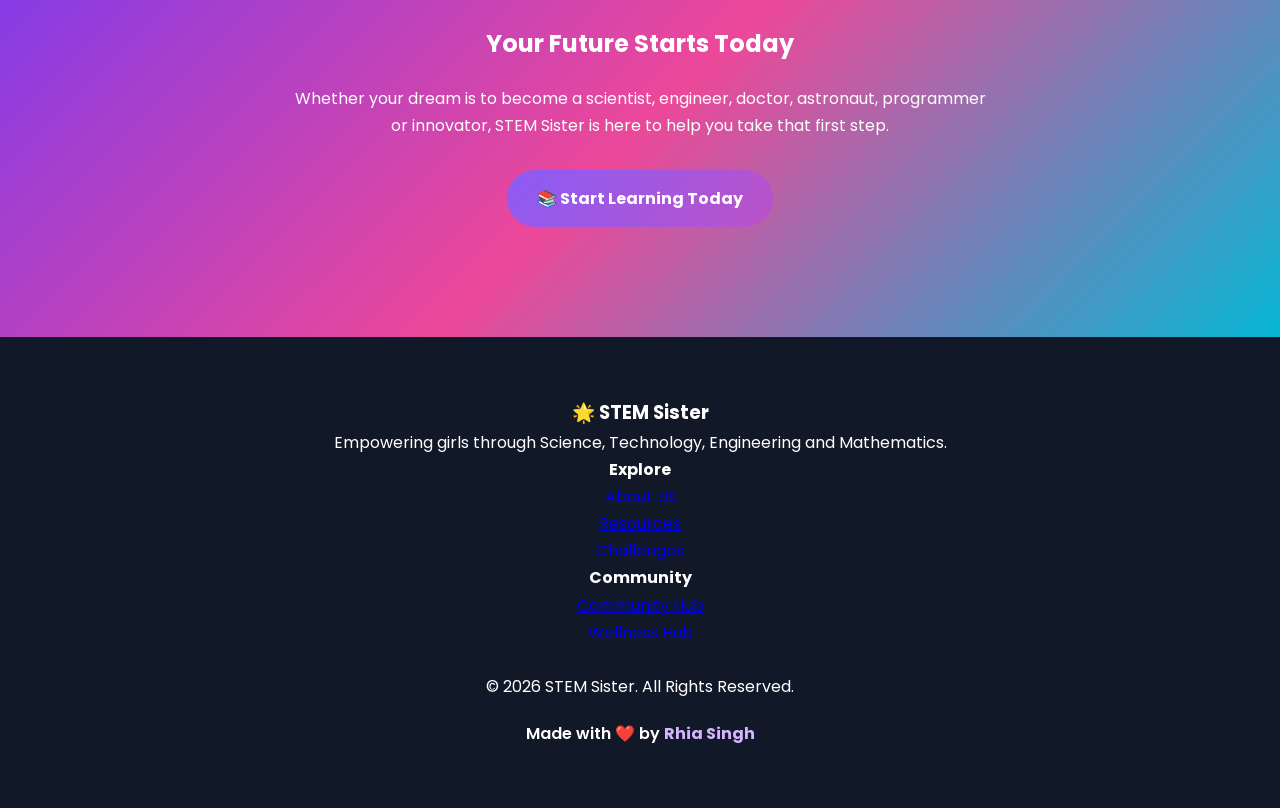
==== commit c27aca58: "Update index.html" ====
--- a/index.html
+++ b/index.html
@@ -20,11 +20,11 @@
 
     <ul class="nav-links">
         <li><a href="index.html" class="active">Home</a></li>
-        <li><a href="about.html">About STEM Sister</a></li>
-        <li><a href="textbooks.html">Learning Resources</a></li>
-        <li><a href="tests.html">STEM Challenges</a></li>
+        <li><a href="about.html">About</a></li>
+        <li><a href="textbooks.html">Resources</a></li>
+        <li><a href="tests.html">Challenges</a></li>
         <li><a href="discussions.html">Community</a></li>
-        <li><a href="wellness.html">Wellness Hub</a></li>
+        <li><a href="wellness.html">Wellness</a></li>
     </ul>
 
     <button id="darkModeBtn" class="btn">
@@ -38,28 +38,32 @@
 <section class="hero">
 
     <div class="floating-icons">
+
         <span>🚀</span>
-        <span>🤖</span>
+        <span>💻</span>
         <span>🔬</span>
         <span>🧬</span>
-        <span>💻</span>
         <span>⚛️</span>
+        <span>🤖</span>
+
     </div>
 
     <div class="hero-content">
 
         <span class="tagline">
-            🌟 A Place Where Girls Learn, Create & Lead
+            🌟 Empowering Future Women Innovators
         </span>
 
         <h1>
-            The Future Needs Girls In STEM
+            Dream. Learn. Innovate.
+            Build The Future Through STEM.
         </h1>
 
         <p>
-            Explore exciting careers, discover inspiring role models,
-            build confidence, challenge yourself and unlock the world
-            of Science, Technology, Engineering and Mathematics.
+            Discover exciting STEM careers, develop confidence,
+            access learning resources and explore opportunities
+            that help you become a future scientist, engineer,
+            programmer, innovator or leader.
         </p>
 
         <div class="hero-buttons">
@@ -68,8 +72,8 @@
                 📚 Start Learning
             </a>
 
-            <a href="about.html" class="btn secondary">
-                🌟 Learn About Us
+            <a href="tests.html" class="btn secondary">
+                🚀 Explore Challenges
             </a>
 
         </div>
@@ -78,49 +82,90 @@
 
 </section>
 
-<!-- ACHIEVEMENT BANNER -->
-
-<section class="achievement-banner">
-    <div class="banner-content">
-        🌟 Inspiring Future Innovators Every Day • 🚀 New STEM Challenge Available • 💜 Dream Big, Build Bigger
-    </div>
+<!-- FEATURE STRIP -->
+
+<section class="feature-strip">
+
+    <div class="card">
+        📚 500+ Learning Resources
+    </div>
+
+    <div class="card">
+        🚀 Interactive Challenges
+    </div>
+
+    <div class="card">
+        💬 Supportive Community
+    </div>
+
+    <div class="card">
+        💜 Wellness & Growth
+    </div>
+
 </section>
 
-<!-- STEM PERSONALITY QUIZ -->
+<!-- WHAT WE OFFER -->
 
 <section class="reveal">
 
     <h2 class="section-title">
-        🧠 What Kind Of STEM Innovator Are You?
+        What STEM Sister Offers
     </h2>
 
-    <div class="card">
-
-        <p>
-            Choose what excites you most:
-        </p>
-
-        <br>
-
-        <button class="btn" onclick="stemPersonality('technology')">
-            💻 Technology
-        </button>
-
-        <button class="btn" onclick="stemPersonality('space')">
-            🚀 Space
-        </button>
-
-        <button class="btn" onclick="stemPersonality('science')">
-            🔬 Science
-        </button>
-
-        <button class="btn" onclick="stemPersonality('engineering')">
-            ⚙️ Engineering
-        </button>
-
-        <br><br>
-
-        <p id="personalityResult"></p>
+    <div class="grid">
+
+        <div class="card">
+
+            <div class="icon">📚</div>
+
+            <h3>Learning Resources</h3>
+
+            <p>
+                Access notes, guides, study materials and
+                educational resources designed to help you
+                succeed in STEM subjects.
+            </p>
+
+        </div>
+
+        <div class="card">
+
+            <div class="icon">🚀</div>
+
+            <h3>STEM Challenges</h3>
+
+            <p>
+                Develop your problem-solving skills through
+                exciting STEM activities, quizzes and challenges.
+            </p>
+
+        </div>
+
+        <div class="card">
+
+            <div class="icon">💬</div>
+
+            <h3>Community</h3>
+
+            <p>
+                Connect with fellow learners, share ideas and
+                support one another on your STEM journey.
+            </p>
+
+        </div>
+
+        <div class="card">
+
+            <div class="icon">💜</div>
+
+            <h3>Wellness Hub</h3>
+
+            <p>
+                Build confidence, resilience and personal growth
+                through wellbeing and motivational resources.
+            </p>
+
+        </div>
 
     </div>
 
@@ -136,27 +181,23 @@
 
     <div class="card">
 
+        <h3>
+            Discover Careers That Match Your Interests
+        </h3>
+
+        <br>
+
         <select id="careerSelect">
 
-            <option value="">
-                Select An Interest
-            </option>
-
-            <option value="coding">
-                Coding
-            </option>
-
-            <option value="space">
-                Space
-            </option>
-
-            <option value="medicine">
-                Medicine
-            </option>
-
-            <option value="engineering">
-                Engineering
-            </option>
+            <option value="">Select An Interest</option>
+
+            <option value="coding">Coding</option>
+
+            <option value="space">Space Science</option>
+
+            <option value="medicine">Medicine</option>
+
+            <option value="engineering">Engineering</option>
 
         </select>
 
@@ -174,66 +215,62 @@
 
 </section>
 
-<!-- PROGRESS TRACKER -->
+<!-- ROLE MODEL -->
 
 <section class="reveal">
 
     <h2 class="section-title">
-        🏆 STEM Progress Tracker
+        🌟 Role Model Spotlight
     </h2>
 
     <div class="card">
 
-        <p>
-            Your STEM Journey Progress
+        <h3 id="scientistName">
+            👩‍🚀 Mae Jemison
+        </h3>
+
+        <p id="scientistInfo">
+            First African-American woman to travel into space.
         </p>
 
         <br>
 
-        <div class="progress-container">
-            <div id="progressBar"></div>
-        </div>
-
-        <br>
-
-        <button class="btn" onclick="increaseProgress()">
-            Complete Challenge
+        <button class="btn" onclick="newRoleModel()">
+            Show Another Role Model
         </button>
 
-        <br><br>
-
-        <p id="progressText">
-            0% Complete
-        </p>
-
     </div>
 
 </section>
 
-<!-- STEM BADGES -->
+<!-- STEM JOURNEY -->
 
 <section class="reveal">
 
     <h2 class="section-title">
-        🎖️ Earn STEM Badges
+        🚀 Your STEM Journey
     </h2>
 
-    <div class="grid">
-
-        <div class="card">
-            🔬 Science Star
-        </div>
-
-        <div class="card">
-            🚀 Space Explorer
-        </div>
-
-        <div class="card">
-            💻 Coding Rookie
-        </div>
-
-        <div class="card">
-            ⚙️ Future Engineer
+    <div class="journey">
+
+        <div class="step">
+            🌱 Dream
+        </div>
+
+        <div class="step">
+            📚 Learn
+        </div>
+
+        <div class="step">
+            🔬 Explore
+        </div>
+
+        <div class="step">
+            🚀 Create
+        </div>
+
+        <div class="step">
+            🌟 Lead
         </div>
 
     </div>
@@ -251,331 +288,102 @@
     <div class="stats">
 
         <div class="stat-card">
+
             <h2>500+</h2>
+
             <p>Learning Resources</p>
+
         </div>
 
         <div class="stat-card">
+
             <h2>100+</h2>
-            <p>Challenges</p>
+
+            <p>STEM Challenges</p>
+
         </div>
 
         <div class="stat-card">
+
             <h2>50+</h2>
-            <p>Career Paths</p>
+
+            <p>Career Pathways</p>
+
         </div>
 
         <div class="stat-card">
+
             <h2>∞</h2>
-            <p>Dreams Supported</p>
+
+            <p>Potential Unlocked</p>
+
         </div>
 
     </div>
 
 </section>
 
-<!-- WHAT WE OFFER -->
-
-<section class="reveal">
-
-    <h2 class="section-title">
-        What STEM Sister Offers
+<!-- CTA -->
+
+<section class="cta">
+
+    <h2>
+        Your Future Starts Today
     </h2>
 
-    <div class="grid">
-
-        <div class="card">
-
-            <div class="icon">📚</div>
-
-            <h3>Learning Resources</h3>
+    <p>
+        Whether your dream is to become a scientist,
+        engineer, doctor, astronaut, programmer or
+        innovator, STEM Sister is here to help you
+        take that first step.
+    </p>
+
+    <a href="textbooks.html" class="btn">
+        📚 Start Learning Today
+    </a>
+
+</section>
+
+<!-- FOOTER -->
+
+<footer>
+
+    <div class="footer-grid">
+
+        <div>
+
+            <h3>🌟 STEM Sister</h3>
 
             <p>
-                Access study guides, notes, resources and materials
-                designed to help you succeed.
+                Empowering girls through Science,
+                Technology, Engineering and Mathematics.
             </p>
 
         </div>
 
-        <div class="card">
-
-            <div class="icon">🚀</div>
-
-            <h3>STEM Challenges</h3>
-
-            <p>
-                Test your skills with quizzes, activities and
-                interactive learning.
-            </p>
-
-        </div>
-
-        <div class="card">
-
-            <div class="icon">💬</div>
-
-            <h3>Community</h3>
-
-            <p>
-                Connect with learners, share ideas and
-                grow together.
-            </p>
-
-        </div>
-
-        <div class="card">
-
-            <div class="icon">💜</div>
-
-            <h3>Wellness Hub</h3>
-
-            <p>
-                Confidence-building resources, motivation,
-                wellbeing and support.
-            </p>
-
-        </div>
-
-    </div>
-
-</section>
-
-<!-- STEM JOURNEY -->
-
-<section class="reveal">
-
-    <h2 class="section-title">
-        🚀 Your STEM Journey
-    </h2>
-
-    <div class="journey">
-
-        <div class="step">🌱 Dream</div>
-        <div class="step">📚 Learn</div>
-        <div class="step">🧠 Explore</div>
-        <div class="step">🚀 Innovate</div>
-        <div class="step">🌟 Lead</div>
-
-    </div>
-
-</section>
-
-<!-- ROLE MODEL -->
-
-<section class="reveal">
-
-    <h2 class="section-title">
-        🌟 STEM Role Model Generator
-    </h2>
-
-    <div class="card">
-
-        <h3 id="scientistName">
-            👩‍🚀 Mae Jemison
-        </h3>
-
-        <p id="scientistInfo">
-            First African-American woman to travel into space.
-        </p>
-
-        <br>
-
-        <button class="btn" onclick="newRoleModel()">
-            Show Another Role Model
-        </button>
-
-    </div>
-
-</section>
-
-<!-- INTERACTIVE STEM ZONE -->
-
-<section class="reveal">
-
-    <h2 class="section-title">
-        🎮 Interactive STEM Zone
-    </h2>
-
-    <div class="grid">
-
-        <div class="card">
-
-            <h3>🌟 Career Match</h3>
-
-            <p>
-                Which STEM pathway fits your interests?
-            </p>
-
-            <button onclick="careerMatch('creative')" class="btn">
-                Creative
-            </button>
-
-            <button onclick="careerMatch('logical')" class="btn">
-                Logical
-            </button>
-
-            <button onclick="careerMatch('curious')" class="btn">
-                Curious
-            </button>
-
-            <p id="careerResult"></p>
-
-        </div>
-
-        <div class="card">
-
-            <h3>✨ STEM Fact Generator</h3>
-
-            <p id="fact">
-                Discover something amazing about STEM.
-            </p>
-
-            <br>
-
-            <button onclick="generateFact()" class="btn">
-                Show Fact
-            </button>
-
-        </div>
-
-        <div class="card">
-
-            <h3>💜 Daily Motivation</h3>
-
-            <p id="motivationText">
-                Need inspiration today?
-            </p>
-
-            <br>
-
-            <button onclick="motivateMe()" class="btn">
-                Inspire Me
-            </button>
-
-        </div>
-
-    </div>
-
-</section>
-
-<!-- DAILY CHALLENGE -->
-
-<section class="reveal">
-
-    <h2 class="section-title">
-        🏆 Daily STEM Challenge
-    </h2>
-
-    <div class="card">
-
-        <p id="dailyChallenge">
-            Can you build a paper bridge that can hold a book?
-        </p>
-
-        <br>
-
-        <button class="btn" onclick="newChallenge()">
-            New Challenge
-        </button>
-
-    </div>
-
-</section>
-
-<!-- MY STEM FUTURE -->
-
-<section class="reveal">
-
-    <h2 class="section-title">
-        🌟 My STEM Future
-    </h2>
-
-    <div class="grid">
-
-        <div class="card">
-
-            <h3>
-                My Future Goal
-            </h3>
-
-            <br>
-
-            <input
-            type="text"
-            id="goalInput"
-            placeholder="I want to become...">
-
-            <br><br>
-
-            <button onclick="saveGoal()" class="btn">
-                Save Goal
-            </button>
-
-            <p id="goalDisplay"></p>
-
-        </div>
-
-        <div class="card">
-
-            <h3>
-                Quick STEM Challenge
-            </h3>
-
-            <br>
-
-            <p>
-                What is 8 × 9 ?
-            </p>
-
-            <br>
-
-            <button onclick="checkAnswer(63)">63</button>
-            <button onclick="checkAnswer(72)">72</button>
-            <button onclick="checkAnswer(81)">81</button>
-
-            <p id="result"></p>
-
-        </div>
-
-    </div>
-
-</section>
-
-<!-- CTA -->
-
-<section class="cta">
-
-    <h2>
-        Ready To Begin Your STEM Journey?
-    </h2>
-
-    <p>
-        Every scientist, engineer, inventor and leader started
-        with curiosity. Your journey starts today.
-    </p>
-
-    <a href="textbooks.html" class="btn">
-        📚 Start Learning Now
-    </a>
-
-</section>
-
-<!-- FOOTER -->
-
-<footer>
-
-    <h3>
-        🌟 STEM Sister
-    </h3>
-
-    <p>
-        Empowering girls through Science, Technology,
-        Engineering and Mathematics.
-    </p>
-
-    <p>
-        Together we learn, dream, innovate and inspire.
-    </p>
+        <div>
+
+            <h4>Explore</h4>
+
+            <p><a href="about.html">About Us</a></p>
+
+            <p><a href="textbooks.html">Resources</a></p>
+
+            <p><a href="tests.html">Challenges</a></p>
+
+        </div>
+
+        <div>
+
+            <h4>Community</h4>
+
+            <p><a href="discussions.html">Community Hub</a></p>
+
+            <p><a href="wellness.html">Wellness Hub</a></p>
+
+        </div>
+
+    </div>
 
     <br>
 
@@ -588,6 +396,7 @@
     </div>
 
 </footer>
+
 
 <script>
 
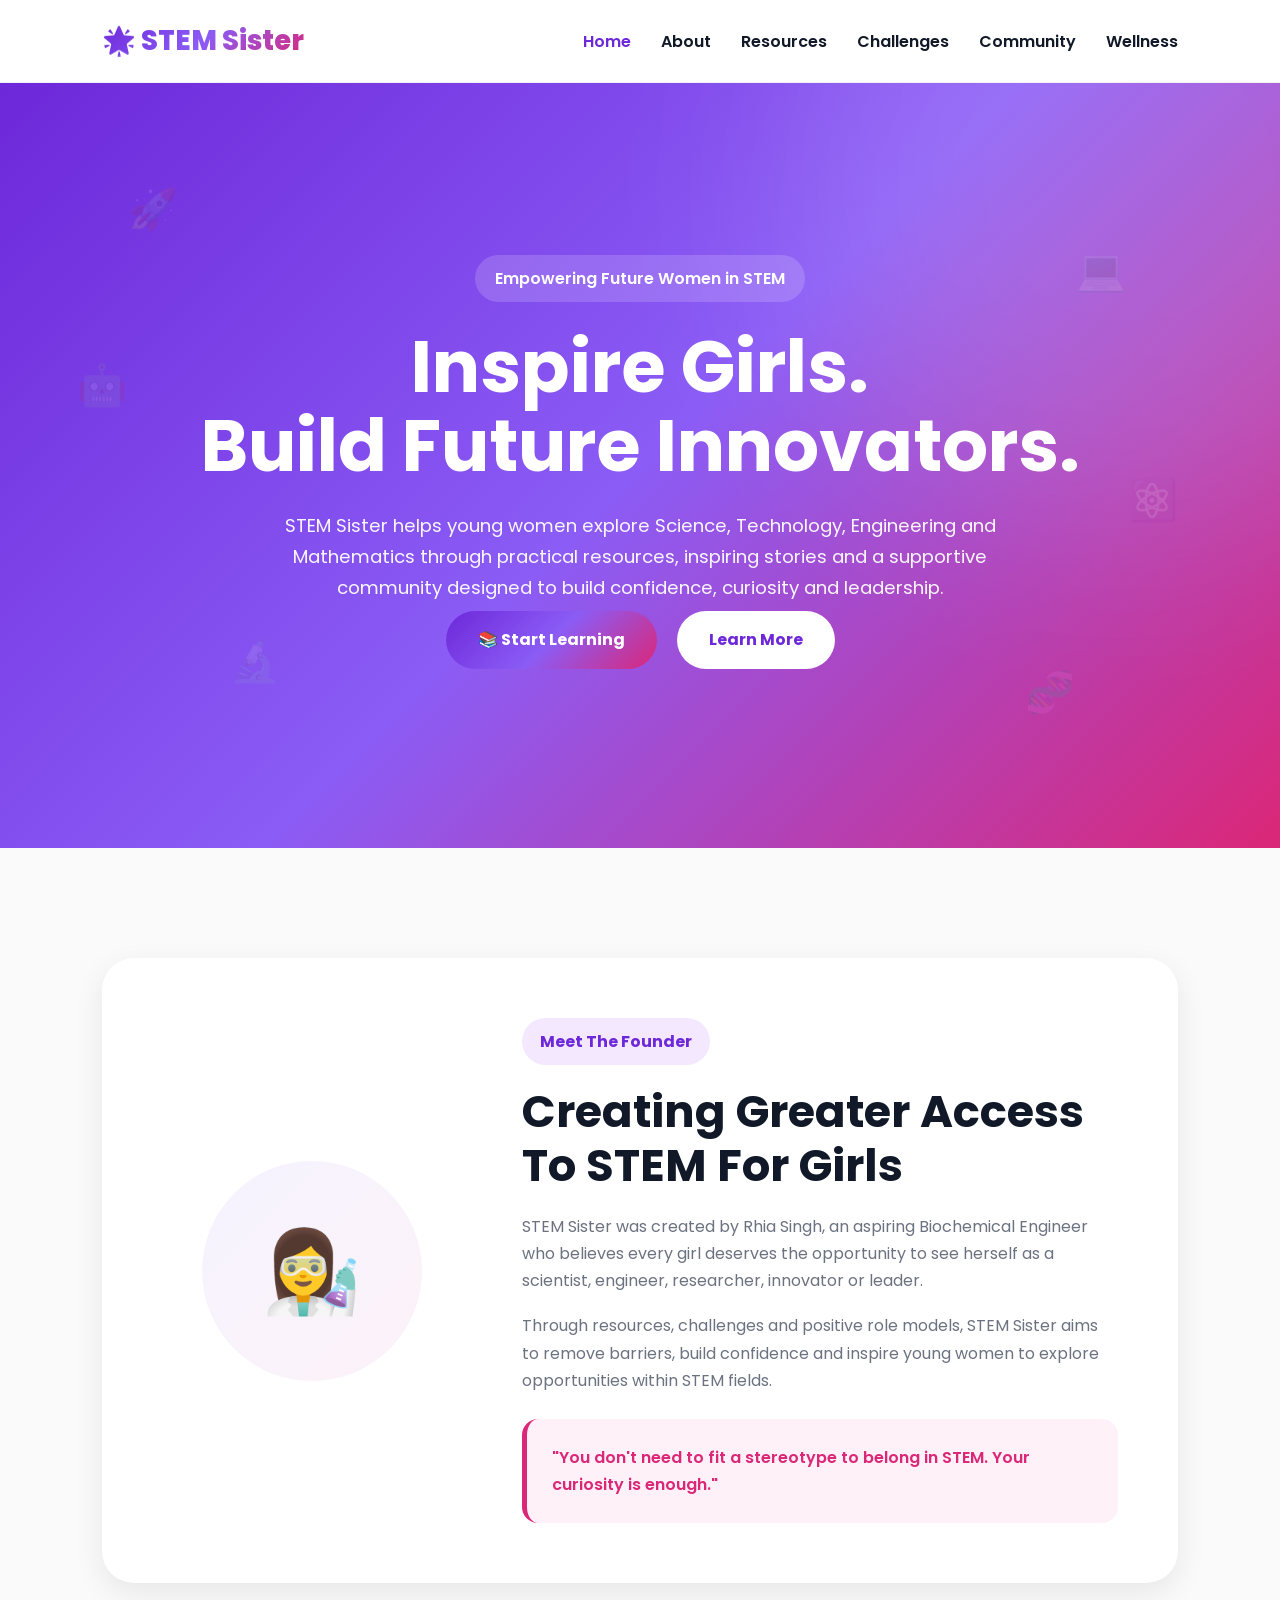
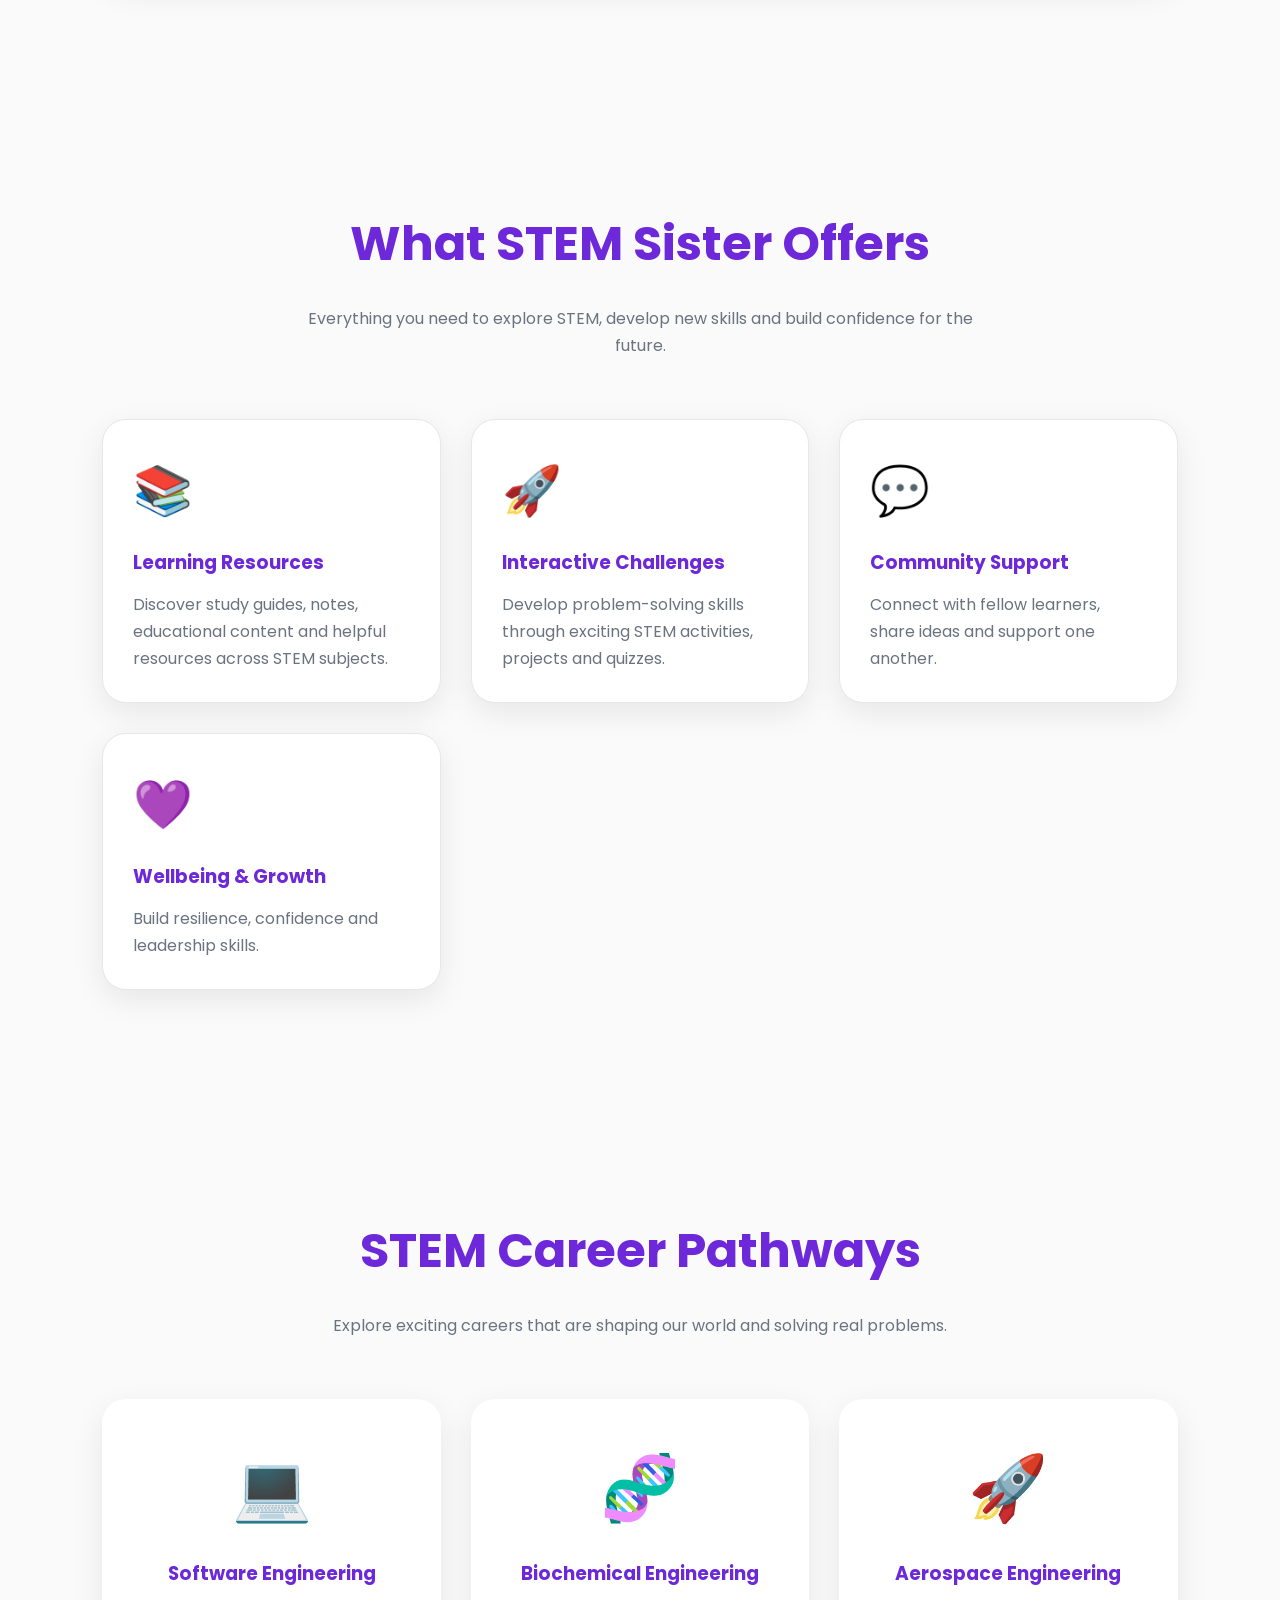
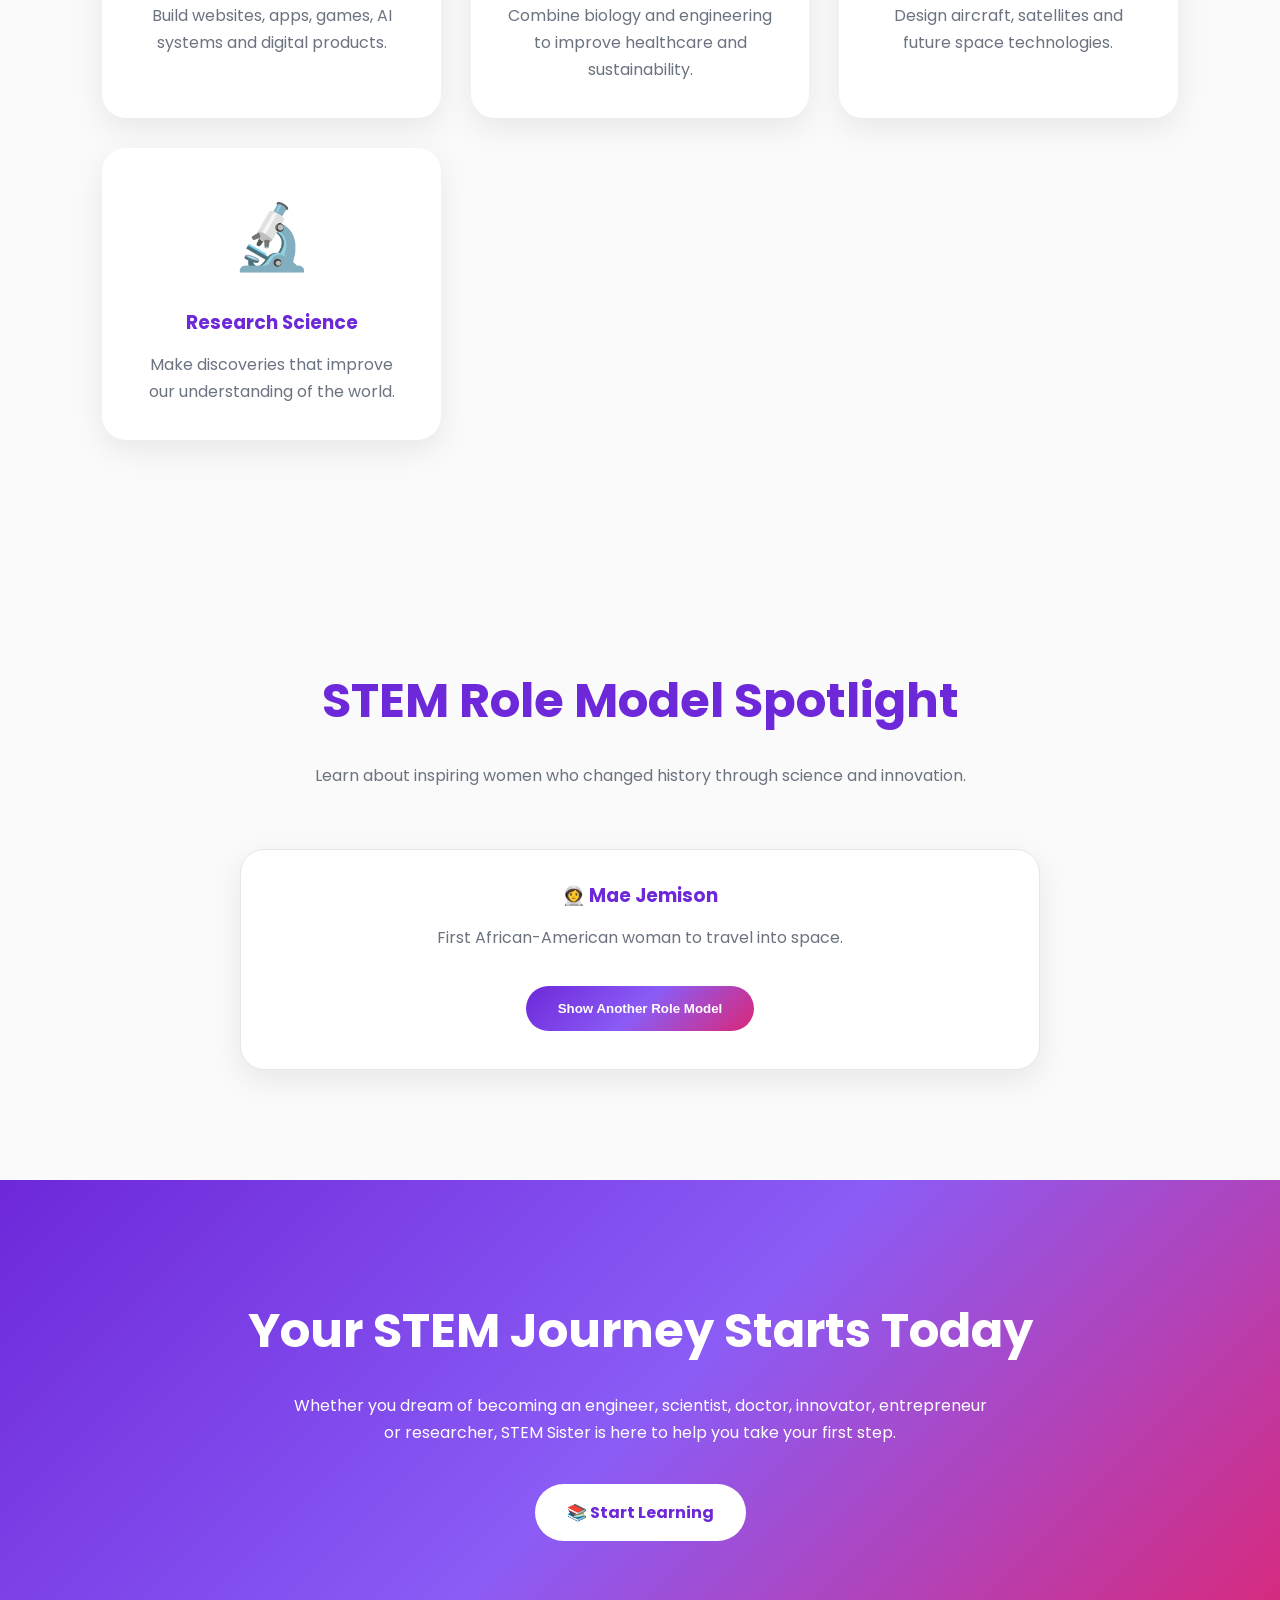
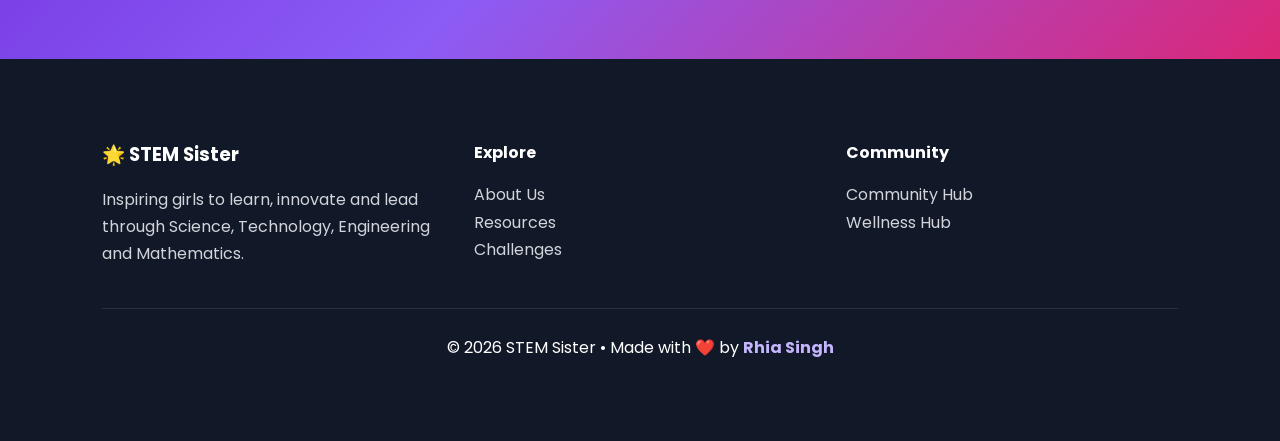
==== commit b74f73d5: "Revise content and structure in index.html Updated the title and various text elements to enhance cl" ====
--- a/index.html
+++ b/index.html
@@ -1,16 +1,22 @@
 <!DOCTYPE html>
 <html lang="en">
+
 <head>
+
 <meta charset="UTF-8">
 <meta name="viewport" content="width=device-width, initial-scale=1.0">
-<title>STEM Sister | Learn. Dream. Innovate.</title>
+
+<title>STEM Sister | Inspire Girls. Build Future Innovators.</title>
 
 <link rel="stylesheet" href="styles.css">
+
 </head>
 
 <body>
 
-<!-- NAVIGATION -->
+<!-- ======================
+     NAVIGATION
+====================== -->
 
 <nav>
 
@@ -19,21 +25,21 @@
     </div>
 
     <ul class="nav-links">
-        <li><a href="index.html" class="active">Home</a></li>
+
+        <li><a class="active" href="index.html">Home</a></li>
         <li><a href="about.html">About</a></li>
         <li><a href="textbooks.html">Resources</a></li>
         <li><a href="tests.html">Challenges</a></li>
         <li><a href="discussions.html">Community</a></li>
         <li><a href="wellness.html">Wellness</a></li>
+
     </ul>
 
-    <button id="darkModeBtn" class="btn">
-        🌙
-    </button>
-
 </nav>
 
-<!-- HERO -->
+<!-- ======================
+     HERO
+====================== -->
 
 <section class="hero">
 
@@ -50,20 +56,23 @@
 
     <div class="hero-content">
 
-        <span class="tagline">
-            🌟 Empowering Future Women Innovators
-        </span>
+        <div class="tagline">
+            Empowering Future Women in STEM
+        </div>
 
         <h1>
-            Dream. Learn. Innovate.
-            Build The Future Through STEM.
+            Inspire Girls.<br>
+            Build Future Innovators.
         </h1>
 
         <p>
-            Discover exciting STEM careers, develop confidence,
-            access learning resources and explore opportunities
-            that help you become a future scientist, engineer,
-            programmer, innovator or leader.
+
+            STEM Sister helps young women explore Science,
+            Technology, Engineering and Mathematics through
+            practical resources, inspiring stories and a
+            supportive community designed to build confidence,
+            curiosity and leadership.
+
         </p>
 
         <div class="hero-buttons">
@@ -72,8 +81,8 @@
                 📚 Start Learning
             </a>
 
-            <a href="tests.html" class="btn secondary">
-                🚀 Explore Challenges
+            <a href="about.html" class="btn secondary">
+                Learn More
             </a>
 
         </div>
@@ -82,29 +91,63 @@
 
 </section>
 
-<!-- FEATURE STRIP -->
-
-<section class="feature-strip">
-
-    <div class="card">
-        📚 500+ Learning Resources
-    </div>
-
-    <div class="card">
-        🚀 Interactive Challenges
-    </div>
-
-    <div class="card">
-        💬 Supportive Community
-    </div>
-
-    <div class="card">
-        💜 Wellness & Growth
+<!-- ======================
+     FOUNDER STORY
+====================== -->
+
+<section class="reveal">
+
+    <div class="founder-story">
+
+        <div class="story-image">
+            👩‍🔬
+        </div>
+
+        <div class="story-content">
+
+            <span class="story-badge">
+                Meet The Founder
+            </span>
+
+            <h2>
+                Creating Greater Access To STEM For Girls
+            </h2>
+
+            <p>
+
+                STEM Sister was created by Rhia Singh,
+                an aspiring Biochemical Engineer who believes
+                every girl deserves the opportunity to see
+                herself as a scientist, engineer, researcher,
+                innovator or leader.
+
+            </p>
+
+            <p>
+
+                Through resources, challenges and positive role
+                models, STEM Sister aims to remove barriers,
+                build confidence and inspire young women to
+                explore opportunities within STEM fields.
+
+            </p>
+
+            <div class="highlight-quote">
+
+                "You don't need to fit a stereotype to belong
+                in STEM. Your curiosity is enough."
+
+            </div>
+
+        </div>
+
     </div>
 
 </section>
 
-<!-- WHAT WE OFFER -->
+<!-- ======================
+     WHAT WE OFFER
+====================== -->
 
 <section class="reveal">
 
@@ -112,6 +155,14 @@
         What STEM Sister Offers
     </h2>
 
+    <p class="section-subtitle">
+
+        Everything you need to explore STEM,
+        develop new skills and build confidence
+        for the future.
+
+    </p>
+
     <div class="grid">
 
         <div class="card">
@@ -121,9 +172,11 @@
             <h3>Learning Resources</h3>
 
             <p>
-                Access notes, guides, study materials and
-                educational resources designed to help you
-                succeed in STEM subjects.
+
+                Discover study guides, notes,
+                educational content and helpful
+                resources across STEM subjects.
+
             </p>
 
         </div>
@@ -132,11 +185,13 @@
 
             <div class="icon">🚀</div>
 
-            <h3>STEM Challenges</h3>
-
-            <p>
-                Develop your problem-solving skills through
-                exciting STEM activities, quizzes and challenges.
+            <h3>Interactive Challenges</h3>
+
+            <p>
+
+                Develop problem-solving skills through
+                exciting STEM activities, projects and quizzes.
+
             </p>
 
         </div>
@@ -145,11 +200,13 @@
 
             <div class="icon">💬</div>
 
-            <h3>Community</h3>
-
-            <p>
-                Connect with fellow learners, share ideas and
-                support one another on your STEM journey.
+            <h3>Community Support</h3>
+
+            <p>
+
+                Connect with fellow learners,
+                share ideas and support one another.
+
             </p>
 
         </div>
@@ -158,11 +215,13 @@
 
             <div class="icon">💜</div>
 
-            <h3>Wellness Hub</h3>
-
-            <p>
-                Build confidence, resilience and personal growth
-                through wellbeing and motivational resources.
+            <h3>Wellbeing & Growth</h3>
+
+            <p>
+
+                Build resilience, confidence
+                and leadership skills.
+
             </p>
 
         </div>
@@ -171,59 +230,107 @@
 
 </section>
 
-<!-- CAREER EXPLORER -->
+<!-- ======================
+     CAREER EXPLORER
+====================== -->
 
 <section class="reveal">
 
     <h2 class="section-title">
-        🌟 STEM Career Explorer
+        STEM Career Pathways
     </h2>
 
-    <div class="card">
-
-        <h3>
-            Discover Careers That Match Your Interests
-        </h3>
-
-        <br>
-
-        <select id="careerSelect">
-
-            <option value="">Select An Interest</option>
-
-            <option value="coding">Coding</option>
-
-            <option value="space">Space Science</option>
-
-            <option value="medicine">Medicine</option>
-
-            <option value="engineering">Engineering</option>
-
-        </select>
-
-        <br><br>
-
-        <button class="btn" onclick="exploreCareer()">
-            Explore Career
-        </button>
-
-        <br><br>
-
-        <p id="careerExplorerResult"></p>
+    <p class="section-subtitle">
+
+        Explore exciting careers that are
+        shaping our world and solving real problems.
+
+    </p>
+
+    <div class="career-grid">
+
+        <div class="career-card">
+
+            <div class="icon">💻</div>
+
+            <h3>Software Engineering</h3>
+
+            <p>
+
+                Build websites, apps,
+                games, AI systems and digital products.
+
+            </p>
+
+        </div>
+
+        <div class="career-card">
+
+            <div class="icon">🧬</div>
+
+            <h3>Biochemical Engineering</h3>
+
+            <p>
+
+                Combine biology and engineering
+                to improve healthcare and sustainability.
+
+            </p>
+
+        </div>
+
+        <div class="career-card">
+
+            <div class="icon">🚀</div>
+
+            <h3>Aerospace Engineering</h3>
+
+            <p>
+
+                Design aircraft,
+                satellites and future space technologies.
+
+            </p>
+
+        </div>
+
+        <div class="career-card">
+
+            <div class="icon">🔬</div>
+
+            <h3>Research Science</h3>
+
+            <p>
+
+                Make discoveries that improve
+                our understanding of the world.
+
+            </p>
+
+        </div>
 
     </div>
 
 </section>
 
-<!-- ROLE MODEL -->
+<!-- ======================
+     ROLE MODEL
+====================== -->
 
 <section class="reveal">
 
     <h2 class="section-title">
-        🌟 Role Model Spotlight
+        STEM Role Model Spotlight
     </h2>
 
-    <div class="card">
+    <p class="section-subtitle">
+
+        Learn about inspiring women who changed
+        history through science and innovation.
+
+    </p>
+
+    <div class="card role-model">
 
         <h3 id="scientistName">
             👩‍🚀 Mae Jemison
@@ -243,108 +350,34 @@
 
 </section>
 
-<!-- STEM JOURNEY -->
-
-<section class="reveal">
-
-    <h2 class="section-title">
-        🚀 Your STEM Journey
+<!-- ======================
+     CTA
+====================== -->
+
+<section class="cta">
+
+    <h2>
+        Your STEM Journey Starts Today
     </h2>
 
-    <div class="journey">
-
-        <div class="step">
-            🌱 Dream
-        </div>
-
-        <div class="step">
-            📚 Learn
-        </div>
-
-        <div class="step">
-            🔬 Explore
-        </div>
-
-        <div class="step">
-            🚀 Create
-        </div>
-
-        <div class="step">
-            🌟 Lead
-        </div>
-
-    </div>
+    <p>
+
+        Whether you dream of becoming an engineer,
+        scientist, doctor, innovator, entrepreneur or
+        researcher, STEM Sister is here to help you
+        take your first step.
+
+    </p>
+
+    <a href="textbooks.html" class="btn secondary">
+        📚 Start Learning
+    </a>
 
 </section>
 
-<!-- STATS -->
-
-<section class="reveal">
-
-    <h2 class="section-title">
-        🌍 Inspiring Future Innovators
-    </h2>
-
-    <div class="stats">
-
-        <div class="stat-card">
-
-            <h2>500+</h2>
-
-            <p>Learning Resources</p>
-
-        </div>
-
-        <div class="stat-card">
-
-            <h2>100+</h2>
-
-            <p>STEM Challenges</p>
-
-        </div>
-
-        <div class="stat-card">
-
-            <h2>50+</h2>
-
-            <p>Career Pathways</p>
-
-        </div>
-
-        <div class="stat-card">
-
-            <h2>∞</h2>
-
-            <p>Potential Unlocked</p>
-
-        </div>
-
-    </div>
-
-</section>
-
-<!-- CTA -->
-
-<section class="cta">
-
-    <h2>
-        Your Future Starts Today
-    </h2>
-
-    <p>
-        Whether your dream is to become a scientist,
-        engineer, doctor, astronaut, programmer or
-        innovator, STEM Sister is here to help you
-        take that first step.
-    </p>
-
-    <a href="textbooks.html" class="btn">
-        📚 Start Learning Today
-    </a>
-
-</section>
-
-<!-- FOOTER -->
+<!-- ======================
+     FOOTER
+====================== -->
 
 <footer>
 
@@ -355,8 +388,12 @@
             <h3>🌟 STEM Sister</h3>
 
             <p>
-                Empowering girls through Science,
-                Technology, Engineering and Mathematics.
+
+                Inspiring girls to learn,
+                innovate and lead through
+                Science, Technology,
+                Engineering and Mathematics.
+
             </p>
 
         </div>
@@ -366,9 +403,7 @@
             <h4>Explore</h4>
 
             <p><a href="about.html">About Us</a></p>
-
             <p><a href="textbooks.html">Resources</a></p>
-
             <p><a href="tests.html">Challenges</a></p>
 
         </div>
@@ -378,235 +413,64 @@
             <h4>Community</h4>
 
             <p><a href="discussions.html">Community Hub</a></p>
-
             <p><a href="wellness.html">Wellness Hub</a></p>
 
         </div>
 
     </div>
 
-    <br>
-
-    <p>
-        © 2026 STEM Sister. All Rights Reserved.
-    </p>
-
     <div class="made-by">
-        Made with ❤️ by <strong>Rhia Singh</strong>
+
+        © 2026 STEM Sister • Made with ❤️ by
+        <strong>Rhia Singh</strong>
+
     </div>
 
 </footer>
 
-
 <script>
 
-/* DARK MODE */
-
-document
-.getElementById("darkModeBtn")
-.addEventListener("click",()=>{
-
-document.body.classList.toggle("dark");
-
-});
-
-/* STEM FACTS */
-
-const facts = [
-
-"Ada Lovelace is considered the world's first computer programmer.",
-
-"More than 70% of Earth is covered by water.",
-
-"The human brain contains approximately 86 billion neurons.",
-
-"Coding powers websites, apps, robots and spacecraft.",
-
-"Engineering combines creativity with problem-solving."
+/* ROLE MODELS */
+
+const scientists = [
+
+    {
+        name:"👩‍🚀 Mae Jemison",
+        info:"First African-American woman to travel into space."
+    },
+
+    {
+        name:"🧪 Marie Curie",
+        info:"First woman to win a Nobel Prize."
+    },
+
+    {
+        name:"💻 Grace Hopper",
+        info:"Computer programming pioneer."
+    },
+
+    {
+        name:"🚀 Katherine Johnson",
+        info:"NASA mathematician who helped launch space missions."
+    },
+
+    {
+        name:"🧬 Rosalind Franklin",
+        info:"Contributed to the discovery of DNA's structure."
+    }
 
 ];
 
-function generateFact(){
-
-const random =
-Math.floor(Math.random()*facts.length);
-
-document.getElementById("fact").innerHTML =
-facts[random];
-
-}
-
-/* MOTIVATION */
-
-const motivation = [
-
-"Believe you can and you're halfway there.",
-
-"Every expert was once a beginner.",
-
-"You are capable of amazing things.",
-
-"Dream big and work hard.",
-
-"Your future self is cheering for you."
-
-];
-
-function motivateMe(){
-
-const random =
-Math.floor(Math.random()*motivation.length);
-
-document.getElementById("motivationText").innerHTML =
-motivation[random];
-
-}
-
-/* ROLE MODELS */
-
-const scientists = [
-
-{
-name:"👩‍🚀 Mae Jemison",
-info:"First African-American woman in space."
-},
-
-{
-name:"🧪 Marie Curie",
-info:"First woman to win a Nobel Prize."
-},
-
-{
-name:"💻 Grace Hopper",
-info:"Computer science pioneer."
-},
-
-{
-name:"🚀 Katherine Johnson",
-info:"NASA mathematician who helped launch space missions."
-},
-
-{
-name:"🧬 Rosalind Franklin",
-info:"Contributed to the discovery of DNA structure."
-}
-
-];
-
 function newRoleModel(){
 
-const random =
-Math.floor(Math.random()*scientists.length);
-
-document.getElementById("scientistName").innerHTML =
-scientists[random].name;
-
-document.getElementById("scientistInfo").innerHTML =
-scientists[random].info;
-
-}
-
-/* CAREER MATCH */
-
-function careerMatch(type){
-
-let result = "";
-
-if(type==="creative"){
-result="🎨 Engineering, Robotics or Design Technology could be perfect for you.";
-}
-
-if(type==="logical"){
-result="💻 Software Engineering, Cybersecurity or Data Science may suit you.";
-}
-
-if(type==="curious"){
-result="🔬 Scientist, Researcher or Astronaut could be your future.";
-}
-
-document.getElementById("careerResult").innerHTML =
-result;
-
-}
-
-/* STEM GOAL */
-
-function saveGoal(){
-
-const goal =
-document.getElementById("goalInput").value;
-
-if(goal.trim()===""){
-
-document.getElementById("goalDisplay").innerHTML =
-"🌟 Enter a future STEM goal.";
-
-}else{
-
-localStorage.setItem("stemGoal",goal);
-
-document.getElementById("goalDisplay").innerHTML =
-"🚀 Your goal: <strong>" + goal + "</strong>";
-
-}
-
-}
-
-window.onload = () => {
-
-const savedGoal =
-localStorage.getItem("stemGoal");
-
-if(savedGoal){
-
-document.getElementById("goalDisplay").innerHTML =
-"🚀 Your goal: <strong>" + savedGoal + "</strong>";
-
-}
-
-};
-
-/* DAILY CHALLENGES */
-
-const challenges = [
-
-"Build a paper tower using only one sheet of paper.",
-
-"Create a weather journal for 7 days.",
-
-"Find 5 examples of engineering in your home.",
-
-"Design your dream robot.",
-
-"Observe the night sky and record what you see."
-
-];
-
-function newChallenge(){
-
-const random =
-Math.floor(Math.random()*challenges.length);
-
-document.getElementById("dailyChallenge").innerHTML =
-challenges[random];
-
-}
-
-/* QUIZ */
-
-function checkAnswer(answer){
-
-if(answer===72){
-
-document.getElementById("result").innerHTML =
-"✅ Correct! Great job!";
-
-}else{
-
-document.getElementById("result").innerHTML =
-"❌ Not quite. Try again.";
-
-}
+    const random =
+    Math.floor(Math.random() * scientists.length);
+
+    document.getElementById("scientistName").innerHTML =
+    scientists[random].name;
+
+    document.getElementById("scientistInfo").innerHTML =
+    scientists[random].info;
 
 }
 
@@ -617,127 +481,28 @@
 
 function revealSections(){
 
-reveals.forEach(section=>{
-
-const top =
-section.getBoundingClientRect().top;
-
-if(top < window.innerHeight - 100){
-
-section.classList.add("active");
+    reveals.forEach(section => {
+
+        const top =
+        section.getBoundingClientRect().top;
+
+        if(top < window.innerHeight - 100){
+
+            section.classList.add("active");
+
+        }
+
+    });
 
 }
 
-});
-
-}
-
 window.addEventListener(
-"scroll",
-revealSections
+    "scroll",
+    revealSections
 );
 
 revealSections();
 
-    /* PERSONALITY QUIZ */
-
-function stemPersonality(type){
-
-let result="";
-
-if(type==="technology"){
-result="💻 You are a Tech Creator! Software Engineering could be your future.";
-}
-
-if(type==="space"){
-result="🚀 You are a Space Pioneer! Aerospace careers may suit you.";
-}
-
-if(type==="science"){
-result="🔬 You are a Science Explorer! Research and medicine could be your path.";
-}
-
-if(type==="engineering"){
-result="⚙️ You are a Future Inventor! Engineering is perfect for your creativity.";
-}
-
-document.getElementById("personalityResult").innerHTML=result;
-
-}
-
-/* CAREER EXPLORER */
-
-function exploreCareer(){
-
-const career =
-document.getElementById("careerSelect").value;
-
-let result="";
-
-switch(career){
-
-case "coding":
-result="💻 Software Engineer | Builds apps, websites and technology.";
-break;
-
-case "space":
-result="🚀 Aerospace Engineer | Designs aircraft and spacecraft.";
-break;
-
-case "medicine":
-result="🩺 Biomedical Scientist | Improves healthcare and medicine.";
-break;
-
-case "engineering":
-result="⚙️ Mechanical Engineer | Designs machines and systems.";
-break;
-
-default:
-result="Choose an interest first.";
-}
-
-document.getElementById("careerExplorerResult").innerHTML=result;
-
-}
-
-/* PROGRESS TRACKER */
-
-let progress =
-localStorage.getItem("stemProgress") || 0;
-
-updateProgress();
-
-function increaseProgress(){
-
-if(progress < 100){
-
-progress =
-parseInt(progress) + 10;
-
-localStorage.setItem(
-"stemProgress",
-progress
-);
-
-updateProgress();
-
-}
-
-}
-
-function updateProgress(){
-
-document.getElementById(
-"progressBar"
-).style.width = progress + "%";
-
-document.getElementById(
-"progressText"
-).innerHTML =
-progress + "% Complete";
-
-}
-    
 </script>
 
 </body>
--- a/styles.css
+++ b/styles.css
@@ -1,50 +1,49 @@
 @import url('https://fonts.googleapis.com/css2?family=Poppins:wght@300;400;500;600;700;800&display=swap');
 
-/* =========================
-   STEM SISTER 2.0
-   ========================= */
+/* =====================
+   ROOT
+===================== */
 
 :root{
 
-    --purple:#7c3aed;
-    --purple-dark:#6d28d9;
-    --pink:#ec4899;
-    --cyan:#06b6d4;
-    --teal:#14b8a6;
-    --yellow:#fbbf24;
-
-    --dark:#111827;
-    --gray:#6b7280;
-
+    --primary:#6d28d9;
+    --primary-light:#8b5cf6;
+
+    --accent:#db2777;
+
+    --text:#111827;
+    --text-light:#6b7280;
+
+    --bg:#fafafa;
     --white:#ffffff;
-    --background:#f8fafc;
 
     --border:#e5e7eb;
 
     --gradient:
     linear-gradient(
         135deg,
-        #7c3aed 0%,
-        #ec4899 50%,
-        #06b6d4 100%
+        #6d28d9 0%,
+        #8b5cf6 50%,
+        #db2777 100%
     );
 
     --shadow:
-    0 15px 35px rgba(0,0,0,.08);
-
-    --hover-shadow:
-    0 20px 40px rgba(124,58,237,.15);
-}
-
-/* =========================
+    0 10px 30px rgba(0,0,0,.08);
+
+    --shadow-hover:
+    0 18px 40px rgba(109,40,217,.15);
+
+    --radius:24px;
+}
+
+/* =====================
    RESET
-   ========================= */
+===================== */
 
 *{
     margin:0;
     padding:0;
     box-sizing:border-box;
-    font-family:'Poppins',sans-serif;
 }
 
 html{
@@ -52,15 +51,16 @@
 }
 
 body{
-    background:var(--background);
-    color:var(--dark);
+    font-family:'Poppins',sans-serif;
+    background:var(--bg);
+    color:var(--text);
     line-height:1.7;
     overflow-x:hidden;
 }
 
-/* =========================
-   NAVBAR
-   ========================= */
+/* =====================
+   NAVIGATION
+===================== */
 
 nav{
 
@@ -68,27 +68,24 @@
     top:0;
     z-index:1000;
 
+    background:
+    rgba(255,255,255,.9);
+
+    backdrop-filter:blur(20px);
+
+    border-bottom:
+    1px solid rgba(0,0,0,.05);
+
     display:flex;
     justify-content:space-between;
     align-items:center;
 
     padding:18px 8%;
-
-    backdrop-filter:blur(18px);
-
-    background:
-    rgba(255,255,255,0.85);
-
-    border-bottom:
-    1px solid rgba(255,255,255,.3);
-
-    box-shadow:
-    0 8px 25px rgba(0,0,0,.05);
 }
 
 .logo{
 
-    font-size:1.9rem;
+    font-size:1.7rem;
     font-weight:800;
 
     background:var(--gradient);
@@ -101,48 +98,44 @@
 
     display:flex;
     list-style:none;
-    gap:28px;
+    gap:30px;
 }
 
 .nav-links a{
 
     text-decoration:none;
-    color:var(--dark);
-
+    color:var(--text);
     font-weight:600;
-
     transition:.3s;
 }
 
 .nav-links a:hover,
 .nav-links a.active{
 
-    color:var(--purple);
-
-    transform:translateY(-2px);
-}
-
-/* =========================
+    color:var(--primary);
+}
+
+/* =====================
    HERO
-   ========================= */
+===================== */
 
 .hero{
 
-    position:relative;
-
-    min-height:90vh;
+    min-height:85vh;
+
+    background:var(--gradient);
+
+    color:white;
 
     display:flex;
     justify-content:center;
     align-items:center;
 
+    padding:120px 8%;
+
     text-align:center;
 
-    padding:100px 8%;
-
-    background:var(--gradient);
-
-    color:white;
+    position:relative;
 
     overflow:hidden;
 }
@@ -152,38 +145,22 @@
     content:"";
 
     position:absolute;
-
     width:700px;
     height:700px;
 
     border-radius:50%;
 
     background:
-    rgba(255,255,255,.15);
+    rgba(255,255,255,.12);
 
     top:-250px;
-    right:-150px;
-
-    filter:blur(120px);
-}
-
-.hero::after{
-
-    content:"";
-
-    position:absolute;
-
-    inset:0;
-
-    background-image:
-    radial-gradient(
-    rgba(255,255,255,.1) 1px,
-    transparent 1px);
-
-    background-size:40px 40px;
+    right:-200px;
+
+    filter:blur(100px);
 }
 
 .hero-content{
+
     max-width:900px;
     position:relative;
     z-index:2;
@@ -193,16 +170,14 @@
 
     display:inline-block;
 
-    padding:12px 24px;
+    padding:10px 20px;
 
     border-radius:50px;
 
-    margin-bottom:28px;
-
     background:
-    rgba(255,255,255,.18);
-
-    backdrop-filter:blur(10px);
+    rgba(255,255,255,.16);
+
+    margin-bottom:25px;
 
     font-weight:600;
 }
@@ -212,21 +187,428 @@
     font-size:4.5rem;
     line-height:1.1;
 
+    margin-bottom:24px;
+}
+
+.hero p{
+
+    max-width:750px;
+
+    margin:auto;
+
+    font-size:1.15rem;
+
+    opacity:.95;
+}
+
+/* =====================
+   BUTTONS
+===================== */
+
+.btn{
+
+    display:inline-block;
+
+    text-decoration:none;
+
+    padding:15px 32px;
+
+    border:none;
+
+    border-radius:999px;
+
+    margin:8px;
+
+    font-weight:700;
+
+    cursor:pointer;
+
+    color:white;
+
+    background:var(--gradient);
+
+    transition:.3s;
+}
+
+.btn:hover{
+
+    transform:translateY(-4px);
+
+    box-shadow:
+    0 15px 35px rgba(109,40,217,.25);
+}
+
+.secondary{
+
+    background:white;
+    color:var(--primary);
+}
+
+/* =====================
+   SECTIONS
+===================== */
+
+section{
+    padding:110px 8%;
+}
+
+.section-title{
+
+    text-align:center;
+
+    font-size:3rem;
+
+    color:var(--primary);
+
     margin-bottom:20px;
 }
 
-.hero p{
-
-    max-width:750px;
+.section-subtitle{
+
+    text-align:center;
+
+    color:var(--text-light);
+
+    max-width:700px;
+
+    margin:0 auto 60px;
+}
+
+/* =====================
+   GRID
+===================== */
+
+.grid{
+
+    display:grid;
+
+    grid-template-columns:
+    repeat(auto-fit,minmax(280px,1fr));
+
+    gap:30px;
+}
+
+/* =====================
+   CARDS
+===================== */
+
+.card{
+
+    background:white;
+
+    border-radius:var(--radius);
+
+    padding:30px;
+
+    border:1px solid var(--border);
+
+    box-shadow:var(--shadow);
+
+    transition:.3s;
+}
+
+.card:hover{
+
+    transform:translateY(-8px);
+
+    box-shadow:var(--shadow-hover);
+}
+
+.card h3{
+
+    margin-bottom:12px;
+
+    color:var(--primary);
+}
+
+.card p{
+
+    color:var(--text-light);
+}
+
+.icon{
+
+    font-size:3rem;
+
+    margin-bottom:15px;
+}
+
+/* =====================
+   FOUNDER STORY
+===================== */
+
+.founder-story{
+
+    background:white;
+
+    border-radius:32px;
+
+    padding:60px;
+
+    display:grid;
+
+    grid-template-columns:
+    300px 1fr;
+
+    gap:60px;
+
+    align-items:center;
+
+    box-shadow:var(--shadow);
+}
+
+.story-image{
+
+    width:220px;
+    height:220px;
 
     margin:auto;
 
-    font-size:1.2rem;
-}
-
-/* =========================
-   FLOATING STEM ICONS
-   ========================= */
+    display:flex;
+    justify-content:center;
+    align-items:center;
+
+    font-size:5rem;
+
+    border-radius:50%;
+
+    background:
+    linear-gradient(
+        135deg,
+        #f5f3ff,
+        #fdf2f8
+    );
+}
+
+.story-badge{
+
+    display:inline-block;
+
+    padding:10px 18px;
+
+    border-radius:999px;
+
+    background:#f3e8ff;
+
+    color:var(--primary);
+
+    font-weight:700;
+
+    margin-bottom:20px;
+}
+
+.story-content h2{
+
+    font-size:2.8rem;
+
+    line-height:1.2;
+
+    margin-bottom:20px;
+}
+
+.story-content p{
+
+    color:var(--text-light);
+
+    margin-bottom:18px;
+}
+
+.highlight-quote{
+
+    margin-top:25px;
+
+    padding:25px;
+
+    border-left:5px solid var(--accent);
+
+    background:#fff1f7;
+
+    border-radius:16px;
+
+    color:var(--accent);
+
+    font-weight:600;
+}
+
+/* =====================
+   CAREER CARDS
+===================== */
+
+.career-grid{
+
+    display:grid;
+
+    grid-template-columns:
+    repeat(auto-fit,minmax(280px,1fr));
+
+    gap:30px;
+}
+
+.career-card{
+
+    background:white;
+
+    padding:35px;
+
+    text-align:center;
+
+    border-radius:24px;
+
+    box-shadow:var(--shadow);
+
+    transition:.3s;
+}
+
+.career-card:hover{
+
+    transform:translateY(-8px);
+}
+
+.career-card .icon{
+
+    font-size:4rem;
+}
+
+.career-card h3{
+
+    margin-bottom:12px;
+
+    color:var(--primary);
+}
+
+.career-card p{
+
+    color:var(--text-light);
+}
+
+/* =====================
+   ROLE MODEL
+===================== */
+
+.role-model{
+
+    max-width:800px;
+
+    margin:auto;
+
+    text-align:center;
+}
+
+/* =====================
+   CTA
+===================== */
+
+.cta{
+
+    background:var(--gradient);
+
+    color:white;
+
+    text-align:center;
+}
+
+.cta h2{
+
+    font-size:3rem;
+
+    margin-bottom:20px;
+}
+
+.cta p{
+
+    max-width:700px;
+
+    margin:0 auto 30px;
+}
+
+/* =====================
+   FOOTER
+===================== */
+
+footer{
+
+    background:#111827;
+
+    color:white;
+
+    padding:80px 8%;
+}
+
+.footer-grid{
+
+    display:grid;
+
+    grid-template-columns:
+    repeat(auto-fit,minmax(250px,1fr));
+
+    gap:40px;
+}
+
+footer h3,
+footer h4{
+
+    margin-bottom:15px;
+}
+
+footer p{
+
+    color:#d1d5db;
+}
+
+footer a{
+
+    color:#d1d5db;
+
+    text-decoration:none;
+
+    transition:.3s;
+}
+
+footer a:hover{
+
+    color:#ffffff;
+}
+
+.made-by{
+
+    margin-top:40px;
+
+    padding-top:25px;
+
+    text-align:center;
+
+    border-top:
+    1px solid rgba(255,255,255,.1);
+}
+
+.made-by strong{
+
+    color:#c4b5fd;
+}
+
+/* =====================
+   REVEAL
+===================== */
+
+.reveal{
+
+    opacity:0;
+
+    transform:translateY(40px);
+
+    transition:.8s ease;
+}
+
+.reveal.active{
+
+    opacity:1;
+
+    transform:translateY(0);
+}
+
+/* =====================
+   FLOATING ICONS
+===================== */
 
 .floating-icons{
 
@@ -240,11 +622,11 @@
 
     position:absolute;
 
-    font-size:2.4rem;
-
-    opacity:.15;
-
-    animation:floatIcon 8s ease-in-out infinite;
+    opacity:.12;
+
+    font-size:2.5rem;
+
+    animation:float 8s ease-in-out infinite;
 }
 
 .floating-icons span:nth-child(1){
@@ -254,661 +636,30 @@
 
 .floating-icons span:nth-child(2){
     top:20%;
-    right:14%;
+    right:12%;
 }
 
 .floating-icons span:nth-child(3){
-    bottom:18%;
+    bottom:20%;
     left:18%;
 }
 
 .floating-icons span:nth-child(4){
-    bottom:15%;
-    right:15%;
+    bottom:16%;
+    right:16%;
 }
 
 .floating-icons span:nth-child(5){
-    top:45%;
-    left:85%;
+    top:50%;
+    right:8%;
 }
 
 .floating-icons span:nth-child(6){
     top:35%;
-    left:5%;
-}
-
-/* =========================
-   BUTTONS
-   ========================= */
-
-.btn{
-
-    display:inline-block;
-
-    margin:10px;
-
-    padding:15px 30px;
-
-    border:none;
-
-    border-radius:50px;
-
-    text-decoration:none;
-
-    color:white;
-
-    background:
-    linear-gradient(
-        135deg,
-        #8b5cf6,
-        #ec4899
-    );
-
-    font-weight:700;
-
-    transition:.35s;
-
-    background-size:200% 200%;
-}
-
-.btn:hover{
-
-    transform:
-    translateY(-5px);
-
-    box-shadow:
-    0 15px 30px rgba(124,58,237,.3);
-
-    background-position:right center;
-}
-
-.secondary{
-
-    background:white;
-    color:var(--purple);
-}
-
-/* =========================
-   GENERAL SECTIONS
-   ========================= */
-
-section{
-    padding:100px 8%;
-}
-
-.section-title{
-
-    text-align:center;
-
-    font-size:2.8rem;
-
-    margin-bottom:60px;
-
-    color:var(--purple);
-}
-
-/* =========================
-   GRID
-   ========================= */
-
-.grid{
-
-    display:grid;
-
-    grid-template-columns:
-    repeat(auto-fit,minmax(260px,1fr));
-
-    gap:30px;
-}
-
-/* =========================
-   CARDS
-   ========================= */
-
-.card{
-
-    position:relative;
-
-    overflow:hidden;
-
-    background:white;
-
-    border-radius:22px;
-
-    border:1px solid var(--border);
-
-    padding:35px;
-
-    box-shadow:var(--shadow);
-
-    transition:.4s;
-}
-
-.card::before{
-
-    content:"";
-
-    position:absolute;
-
-    top:0;
-
-    left:-100%;
-
-    width:100%;
-    height:100%;
-
-    background:
-    linear-gradient(
-        90deg,
-        transparent,
-        rgba(255,255,255,.8),
-        transparent
-    );
-
-    transition:.8s;
-}
-
-.card:hover::before{
-    left:100%;
-}
-
-.card:hover{
-
-    transform:
-    translateY(-10px)
-    scale(1.02);
-
-    box-shadow:var(--hover-shadow);
-}
-
-.card:nth-child(1){
-    border-top:6px solid #8b5cf6;
-}
-
-.card:nth-child(2){
-    border-top:6px solid #ec4899;
-}
-
-.card:nth-child(3){
-    border-top:6px solid #06b6d4;
-}
-
-.card:nth-child(4){
-    border-top:6px solid #14b8a6;
-}
-
-.card h3{
-    color:var(--purple);
-    margin-bottom:12px;
-}
-
-.icon{
-
-    font-size:3.2rem;
-
-    margin-bottom:15px;
-}
-
-/* =========================
-   STATS
-   ========================= */
-
-.stats{
-
-    display:grid;
-
-    grid-template-columns:
-    repeat(auto-fit,minmax(220px,1fr));
-
-    gap:30px;
-}
-
-.stat-card{
-
-    position:relative;
-
-    overflow:hidden;
-
-    background:white;
-
-    border-radius:22px;
-
-    padding:35px;
-
-    text-align:center;
-
-    box-shadow:var(--shadow);
-}
-
-.stat-card::after{
-
-    content:"";
-
-    position:absolute;
-
-    width:120px;
-    height:120px;
-
-    border-radius:50%;
-
-    bottom:-50px;
-    right:-50px;
-
-    background:
-    rgba(124,58,237,.08);
-}
-
-.stat-card h2{
-
-    color:var(--purple);
-
-    font-size:3rem;
-}
-
-/* =========================
-   COUNTER
-   ========================= */
-
-.counter-section{
-    text-align:center;
-}
-
-.counter-section h1{
-
-    color:var(--purple);
-
-    font-size:5rem;
-}
-
-.counter-section p{
-    color:var(--gray);
-    font-weight:600;
-}
-
-/* =========================
-   MISSION
-   ========================= */
-
-.mission-card{
-
-    max-width:900px;
-
-    margin:auto;
-
-    background:white;
-
-    border-radius:24px;
-
-    padding:50px;
-
-    text-align:center;
-
-    box-shadow:var(--shadow);
-}
-
-/* =========================
-   JOURNEY
-   ========================= */
-
-.journey{
-
-    display:grid;
-
-    grid-template-columns:
-    repeat(auto-fit,minmax(180px,1fr));
-
-    gap:25px;
-}
-
-.step{
-
-    background:white;
-
-    border-radius:20px;
-
-    padding:30px;
-
-    text-align:center;
-
-    font-weight:700;
-
-    border-top:6px solid var(--purple);
-
-    box-shadow:var(--shadow);
-
-    transition:.3s;
-}
-
-.step:hover{
-
-    transform:translateY(-8px);
-}
-
-/* =========================
-   CAREER EXPLORER
-   ========================= */
-
-.career-explorer{
-    text-align:center;
-}
-
-.career-explorer button{
-
-    padding:15px 22px;
-
-    margin:8px;
-
-    border:none;
-
-    border-radius:15px;
-
-    background:white;
-
-    box-shadow:var(--shadow);
-
-    color:var(--purple);
-
-    font-weight:700;
-
-    cursor:pointer;
-
-    transition:.3s;
-}
-
-.career-explorer button:hover{
-
-    background:var(--purple);
-
-    color:white;
-}
-
-#careerResult{
-
-    margin-top:20px;
-
-    font-weight:700;
-
-    color:var(--purple);
-}
-
-/* =========================
-   FACT SECTION
-   ========================= */
-
-.fact-section{
-
-    background:
-    linear-gradient(
-    135deg,
-    #faf7ff,
-    #f0f9ff);
-
-    text-align:center;
-}
-
-/* =========================
-   GOAL BOX
-   ========================= */
-
-.goal-box{
-
-    max-width:700px;
-
-    margin:auto;
-
-    text-align:center;
-}
-
-.goal-box input{
-
-    width:100%;
-
-    padding:18px;
-
-    border-radius:15px;
-
-    border:1px solid var(--border);
-}
-
-.goal-box input:focus{
-
-    outline:none;
-
-    border-color:var(--purple);
-
-    box-shadow:
-    0 0 0 4px rgba(124,58,237,.15);
-}
-
-/* =========================
-   QUIZ
-   ========================= */
-
-.quiz{
-
-    max-width:700px;
-
-    margin:auto;
-
-    background:white;
-
-    border-radius:24px;
-
-    padding:40px;
-
-    text-align:center;
-
-    box-shadow:var(--shadow);
-}
-
-.quiz button{
-
-    width:100%;
-
-    margin-top:12px;
-
-    padding:16px;
-
-    border:none;
-
-    border-radius:12px;
-
-    background:#f3f4f6;
-
-    transition:.3s;
-
-    cursor:pointer;
-}
-
-.quiz button:hover{
-
-    background:var(--purple);
-
-    color:white;
-}
-
-.result{
-
-    margin-top:20px;
-
-    color:var(--purple);
-
-    font-weight:700;
-}
-
-/* =========================
-   FOUNDER SHOWCASE
-   ========================= */
-
-.founder-showcase{
-
-    display:grid;
-
-    grid-template-columns:300px 1fr;
-
-    gap:40px;
-
-    align-items:start;
-}
-
-.founder-avatar{
-
-    background:white;
-
-    border-radius:24px;
-
-    padding:35px;
-
-    text-align:center;
-
-    box-shadow:var(--shadow);
-}
-
-.avatar-circle{
-
-    width:140px;
-    height:140px;
-
-    margin:auto auto 20px;
-
-    border-radius:50%;
-
-    background:
-    linear-gradient(
-    135deg,
-    #f3e8ff,
-    #fdf2f8);
-
-    display:flex;
-
-    justify-content:center;
-    align-items:center;
-
-    font-size:4rem;
-}
-
-.founder-role{
-    color:var(--gray);
-}
-
-.founder-tags{
-
-    display:flex;
-    flex-wrap:wrap;
-    justify-content:center;
-    gap:10px;
-
-    margin-top:20px;
-}
-
-.founder-tags span{
-
-    padding:8px 14px;
-
-    background:#f3e8ff;
-
-    color:var(--purple);
-
-    border-radius:30px;
-
-    font-size:.85rem;
-}
-
-/* =========================
-   QUOTE
-   ========================= */
-
-.quote{
-
-    background:#faf7ff;
-
-    text-align:center;
-}
-
-.quote h2{
-
-    max-width:900px;
-
-    margin:auto;
-
-    color:var(--purple);
-}
-
-.quote p{
-    margin-top:18px;
-}
-
-/* =========================
-   CTA
-   ========================= */
-
-.cta{
-
-    background:var(--gradient);
-
-    color:white;
-
-    text-align:center;
-}
-
-.cta p{
-
-    max-width:700px;
-
-    margin:20px auto;
-}
-
-/* =========================
-   FOOTER
-   ========================= */
-
-footer{
-
-    background:#111827;
-
-    color:white;
-
-    text-align:center;
-
-    padding:60px 20px;
-}
-
-.made-by{
-
-    margin-top:20px;
-
-    font-weight:600;
-}
-
-.made-by strong{
-    color:#d8b4fe;
-}
-
-/* =========================
-   SCROLL ANIMATIONS
-   ========================= */
-
-.reveal{
-
-    opacity:0;
-
-    transform:translateY(50px);
-
-    transition:.8s ease;
-}
-
-.reveal.active{
-
-    opacity:1;
-
-    transform:translateY(0);
-}
-
-/* =========================
-   ANIMATIONS
-   ========================= */
-
-@keyframes floatIcon{
+    left:6%;
+}
+
+@keyframes float{
 
     0%{
         transform:translateY(0);
@@ -923,44 +674,99 @@
     }
 }
 
-/* =========================
+/* =====================
+   FORMS
+===================== */
+
+select,
+input{
+
+    width:100%;
+
+    max-width:550px;
+
+    padding:16px;
+
+    border-radius:14px;
+
+    border:1px solid var(--border);
+
+    font-size:1rem;
+}
+
+select:focus,
+input:focus{
+
+    outline:none;
+
+    border-color:var(--primary);
+
+    box-shadow:
+    0 0 0 4px rgba(109,40,217,.12);
+}
+
+/* =====================
    MOBILE
-   ========================= */
-
-@media(max-width:768px){
+===================== */
+
+@media (max-width:768px){
 
     nav{
+
         flex-direction:column;
+
         gap:15px;
     }
 
     .nav-links{
+
         flex-wrap:wrap;
+
         justify-content:center;
     }
 
     .hero h1{
+
         font-size:2.8rem;
     }
 
     .hero p{
+
         font-size:1rem;
     }
 
     .section-title{
+
         font-size:2rem;
     }
 
+    .founder-story{
+
+        grid-template-columns:1fr;
+
+        padding:35px;
+    }
+
+    .story-content{
+
+        text-align:center;
+    }
+
+    .story-content h2{
+
+        font-size:2rem;
+    }
+
+    .story-image{
+
+        width:180px;
+        height:180px;
+    }
+
     .btn{
+
         width:100%;
         max-width:320px;
     }
 
-    .founder-showcase{
-        grid-template-columns:1fr;
-    }
-
-    .counter-section h1{
-        font-size:3.5rem;
-    }
-}
+}
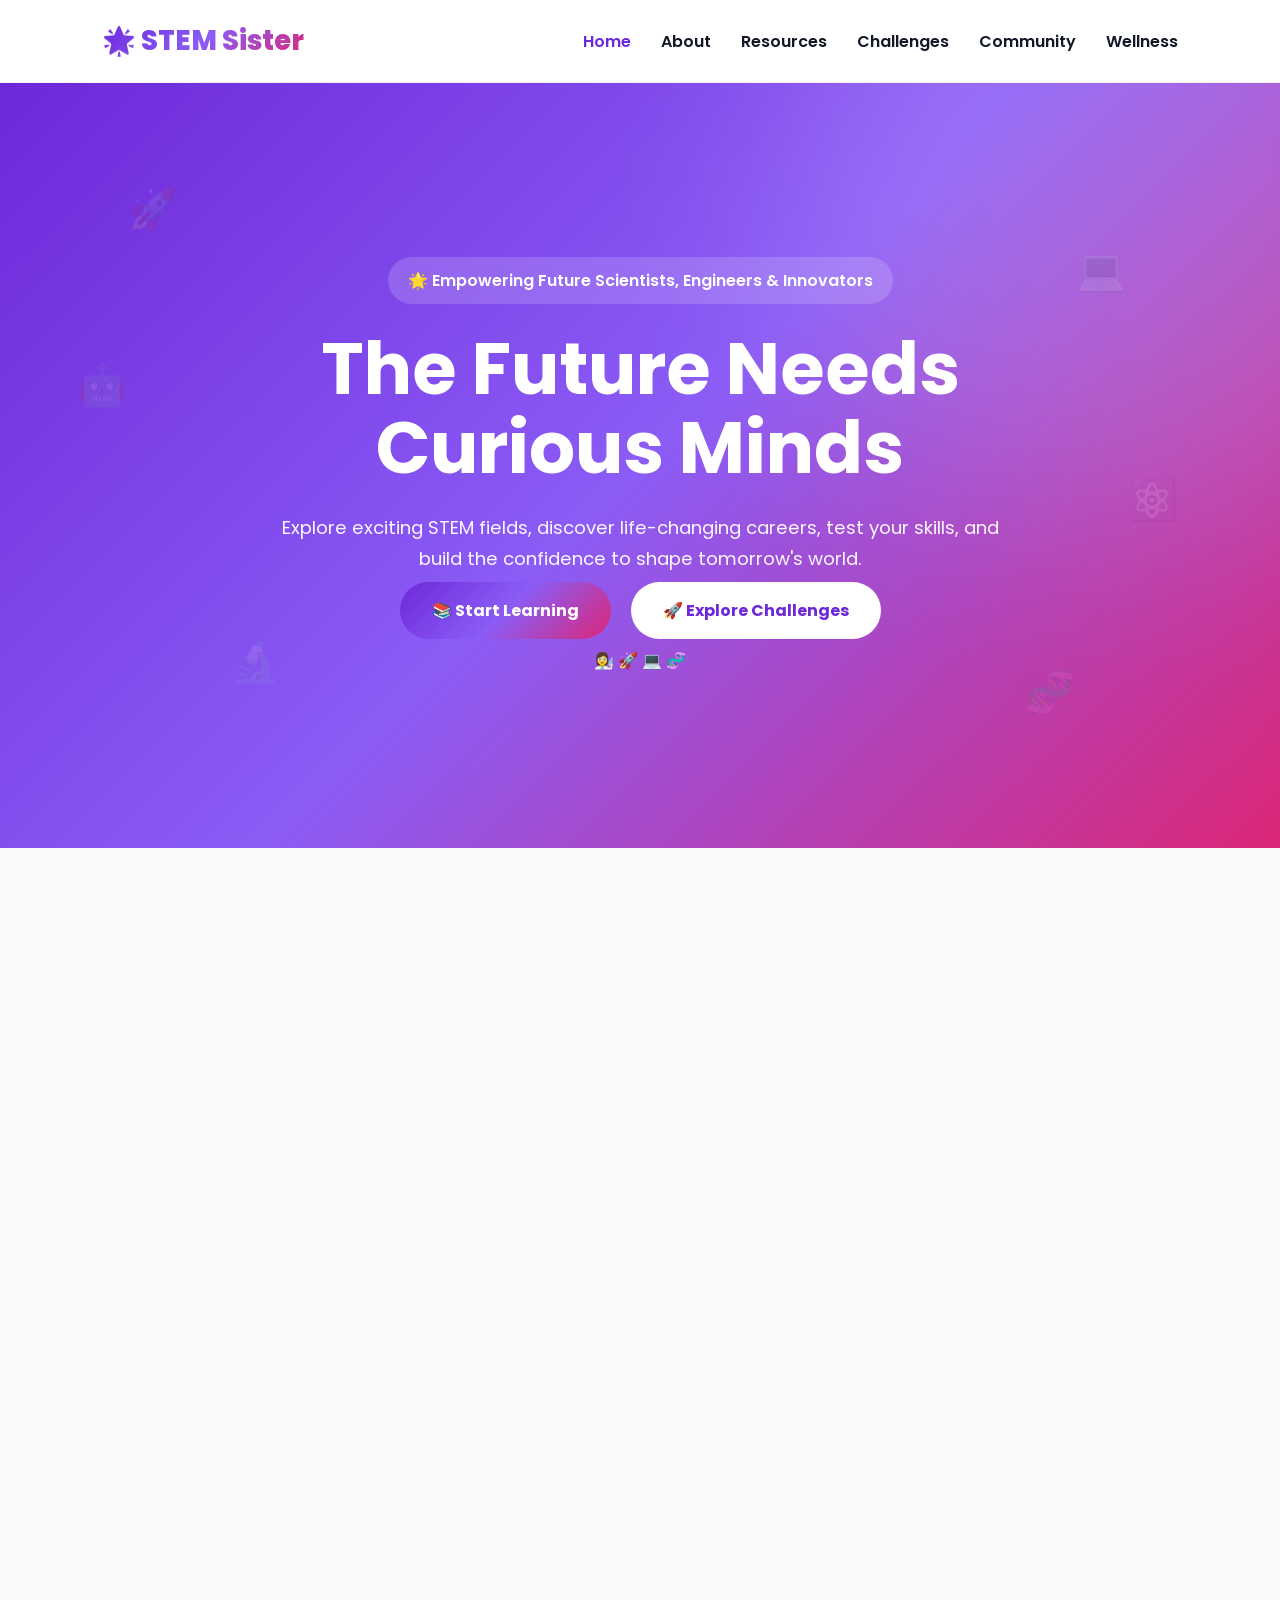
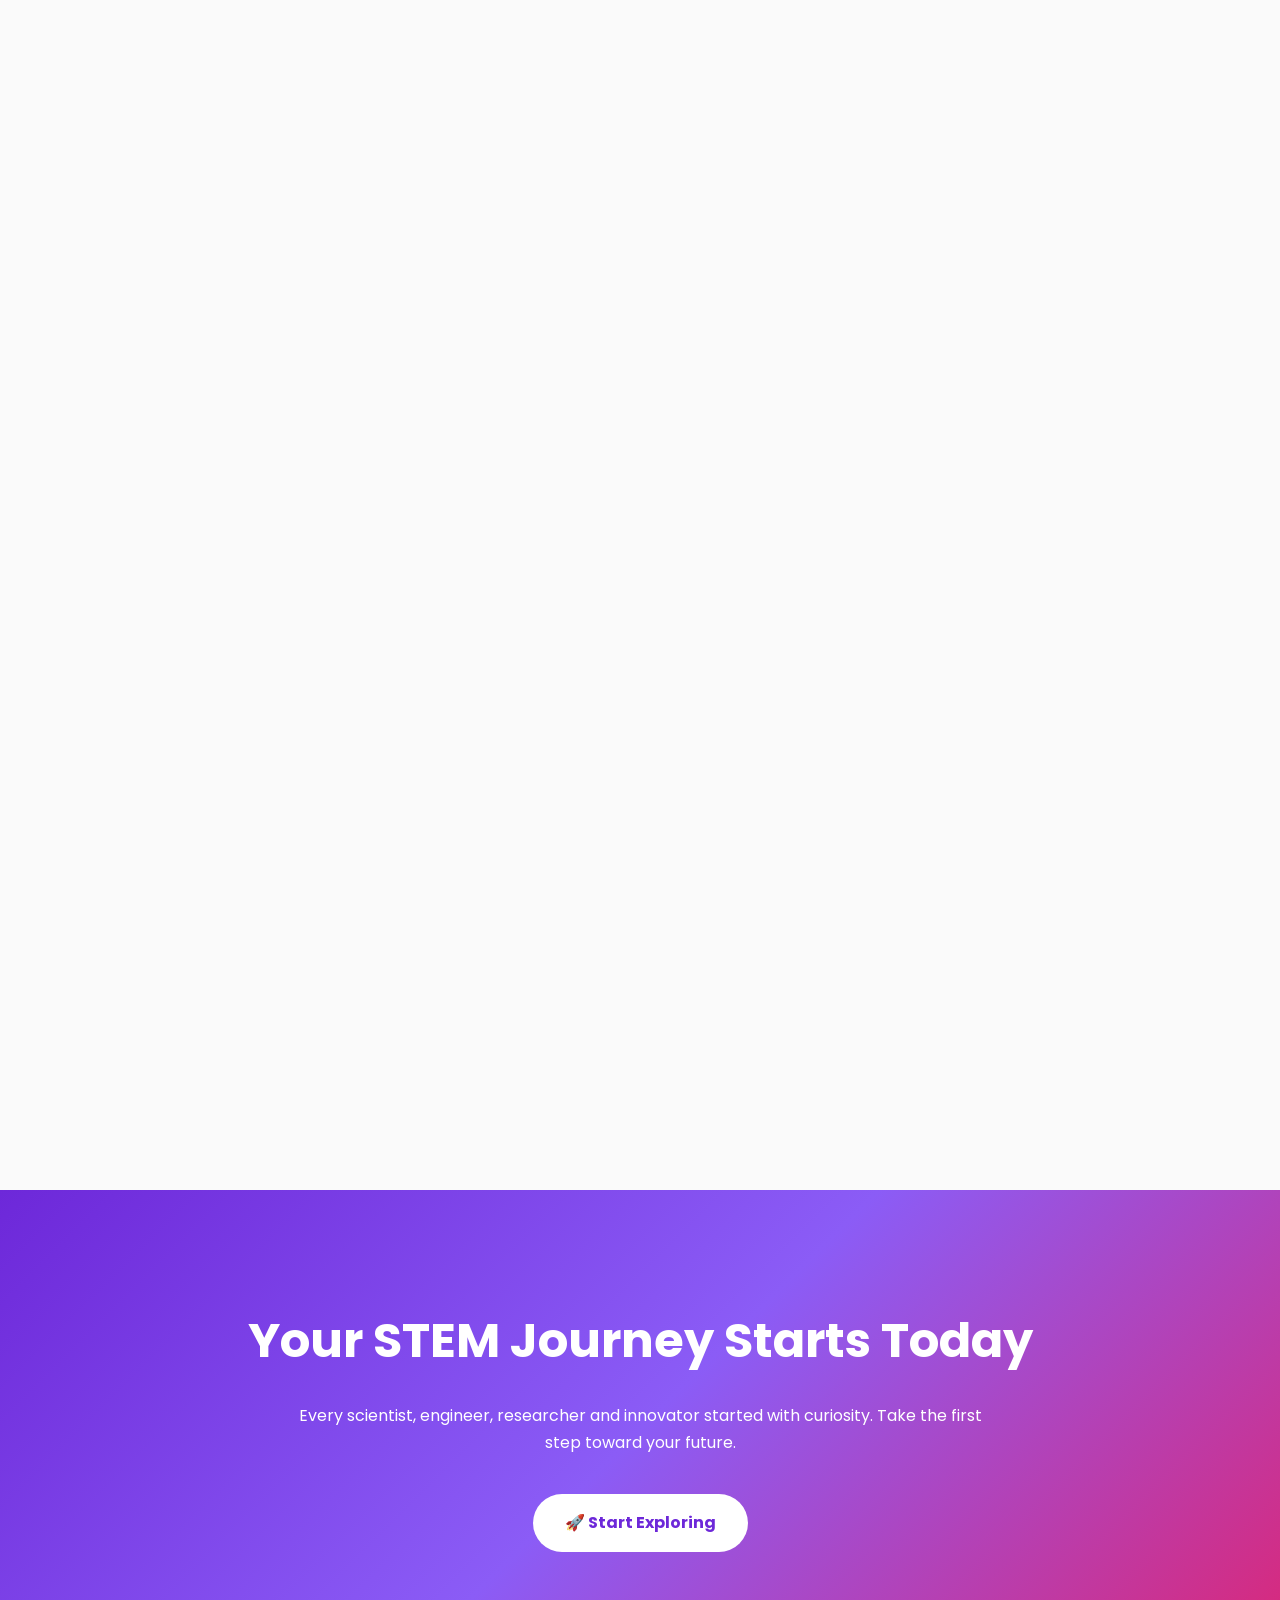
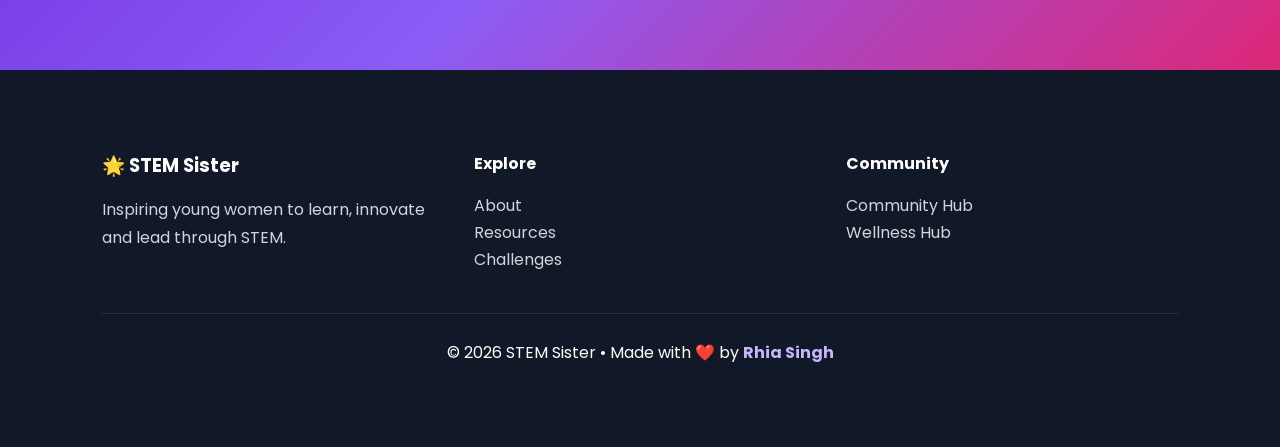
==== commit cbe080af: "Update index.html with new content and structure" ====
--- a/index.html
+++ b/index.html
@@ -6,7 +6,7 @@
 <meta charset="UTF-8">
 <meta name="viewport" content="width=device-width, initial-scale=1.0">
 
-<title>STEM Sister | Inspire Girls. Build Future Innovators.</title>
+<title>STEM Sister | Learn • Explore • Innovate</title>
 
 <link rel="stylesheet" href="styles.css">
 
@@ -14,9 +14,9 @@
 
 <body>
 
-<!-- ======================
+<!-- =====================================
      NAVIGATION
-====================== -->
+===================================== -->
 
 <nav>
 
@@ -26,7 +26,7 @@
 
     <ul class="nav-links">
 
-        <li><a class="active" href="index.html">Home</a></li>
+        <li><a href="index.html" class="active">Home</a></li>
         <li><a href="about.html">About</a></li>
         <li><a href="textbooks.html">Resources</a></li>
         <li><a href="tests.html">Challenges</a></li>
@@ -37,9 +37,9 @@
 
 </nav>
 
-<!-- ======================
+<!-- =====================================
      HERO
-====================== -->
+===================================== -->
 
 <section class="hero">
 
@@ -54,330 +54,526 @@
 
     </div>
 
-    <div class="hero-content">
-
-        <div class="tagline">
-            Empowering Future Women in STEM
-        </div>
-
-        <h1>
-            Inspire Girls.<br>
-            Build Future Innovators.
-        </h1>
-
-        <p>
-
-            STEM Sister helps young women explore Science,
-            Technology, Engineering and Mathematics through
-            practical resources, inspiring stories and a
-            supportive community designed to build confidence,
-            curiosity and leadership.
+    <div class="hero-grid">
+
+        <div class="hero-content">
+
+            <span class="tagline">
+
+                🌟 Empowering Future Scientists,
+                Engineers & Innovators
+
+            </span>
+
+            <h1>
+
+                The Future Needs
+                Curious Minds
+
+            </h1>
+
+            <p>
+
+                Explore exciting STEM fields, discover
+                life-changing careers, test your skills,
+                and build the confidence to shape
+                tomorrow's world.
+
+            </p>
+
+            <div class="hero-buttons">
+
+                <a href="textbooks.html" class="btn">
+
+                    📚 Start Learning
+
+                </a>
+
+                <a href="tests.html" class="btn secondary">
+
+                    🚀 Explore Challenges
+
+                </a>
+
+            </div>
+
+        </div>
+
+        <div class="hero-image">
+
+            <div class="glow-orb"></div>
+
+            <div class="hero-stem">
+
+                👩‍🔬 🚀 💻 🧬
+
+            </div>
+
+        </div>
+
+    </div>
+
+</section>
+
+<!-- =====================================
+     STATS BAR
+===================================== -->
+
+<section class="stats-bar reveal">
+
+    <div class="stat-box">
+
+        <h3>500+</h3>
+
+        <p>Learning Resources</p>
+
+    </div>
+
+    <div class="stat-box">
+
+        <h3>100+</h3>
+
+        <p>Challenges</p>
+
+    </div>
+
+    <div class="stat-box">
+
+        <h3>50+</h3>
+
+        <p>Career Pathways</p>
+
+    </div>
+
+    <div class="stat-box">
+
+        <h3>∞</h3>
+
+        <p>Possibilities</p>
+
+    </div>
+
+</section>
+
+<!-- =====================================
+     WHY STEM
+===================================== -->
+
+<section class="reveal">
+
+    <h2 class="section-title">
+
+        Why STEM Matters
+
+    </h2>
+
+    <p class="section-subtitle">
+
+        STEM powers the discoveries, technologies
+        and innovations that improve lives every day.
+
+    </p>
+
+    <div class="grid">
+
+        <div class="card">
+
+            <div class="icon">🩺</div>
+
+            <h3>Healthcare</h3>
+
+            <p>
+
+                STEM advances medicine, treatments
+                and healthcare innovation.
+
+            </p>
+
+        </div>
+
+        <div class="card">
+
+            <div class="icon">🌎</div>
+
+            <h3>Sustainability</h3>
+
+            <p>
+
+                Engineers and scientists create solutions
+                for a better future.
+
+            </p>
+
+        </div>
+
+        <div class="card">
+
+            <div class="icon">🤖</div>
+
+            <h3>Innovation</h3>
+
+            <p>
+
+                Artificial intelligence, robotics and
+                technology begin with STEM.
+
+            </p>
+
+        </div>
+
+        <div class="card">
+
+            <div class="icon">🚀</div>
+
+            <h3>Space Exploration</h3>
+
+            <p>
+
+                Discoveries beyond Earth continue to
+                expand what is possible.
+
+            </p>
+
+        </div>
+
+    </div>
+
+</section>
+
+<!-- =====================================
+     EXPLORE STEM
+===================================== -->
+
+<section class="alt-section reveal">
+
+    <h2 class="section-title">
+
+        Explore STEM Fields
+
+    </h2>
+
+    <div class="career-grid">
+
+        <div class="career-card">
+
+            <div class="icon">🔬</div>
+
+            <h3>Science</h3>
+
+            <p>
+
+                Explore discoveries and understand
+                the world around us.
+
+            </p>
+
+        </div>
+
+        <div class="career-card">
+
+            <div class="icon">💻</div>
+
+            <h3>Technology</h3>
+
+            <p>
+
+                Create apps, software and digital solutions.
+
+            </p>
+
+        </div>
+
+        <div class="career-card">
+
+            <div class="icon">⚙️</div>
+
+            <h3>Engineering</h3>
+
+            <p>
+
+                Design solutions to real-world problems.
+
+            </p>
+
+        </div>
+
+        <div class="career-card">
+
+            <div class="icon">📊</div>
+
+            <h3>Mathematics</h3>
+
+            <p>
+
+                Solve problems using logic,
+                data and analysis.
+
+            </p>
+
+        </div>
+
+    </div>
+
+</section>
+
+<!-- =====================================
+     FEATURED CAREERS
+===================================== -->
+
+<section class="reveal">
+
+    <h2 class="section-title">
+
+        Featured Career Paths
+
+    </h2>
+
+    <p class="section-subtitle">
+
+        Discover careers that are shaping the future.
+
+    </p>
+
+    <div class="career-grid">
+
+        <div class="career-card">
+
+            <div class="icon">🧬</div>
+
+            <h3>Biochemical Engineer</h3>
+
+            <p>
+
+                Improve healthcare, medicine
+                and biotechnology.
+
+            </p>
+
+        </div>
+
+        <div class="career-card">
+
+            <div class="icon">💻</div>
+
+            <h3>Software Engineer</h3>
+
+            <p>
+
+                Build websites, apps and digital platforms.
+
+            </p>
+
+        </div>
+
+        <div class="career-card">
+
+            <div class="icon">🤖</div>
+
+            <h3>Robotics Engineer</h3>
+
+            <p>
+
+                Create intelligent machines and systems.
+
+            </p>
+
+        </div>
+
+        <div class="career-card">
+
+            <div class="icon">🚀</div>
+
+            <h3>Aerospace Engineer</h3>
+
+            <p>
+
+                Design aircraft and space technologies.
+
+            </p>
+
+        </div>
+
+    </div>
+
+</section>
+
+<!-- =====================================
+     PLATFORM FEATURES
+===================================== -->
+
+<section class="alt-section reveal">
+
+    <h2 class="section-title">
+
+        Everything You Need To Grow
+
+    </h2>
+
+    <div class="grid">
+
+        <div class="card">
+
+            <div class="icon">📚</div>
+
+            <h3>Learning Resources</h3>
+
+            <p>
+
+                Notes, guides and educational content.
+
+            </p>
+
+        </div>
+
+        <div class="card">
+
+            <div class="icon">🧠</div>
+
+            <h3>Challenges</h3>
+
+            <p>
+
+                Test your skills through activities and quizzes.
+
+            </p>
+
+        </div>
+
+        <div class="card">
+
+            <div class="icon">💬</div>
+
+            <h3>Community</h3>
+
+            <p>
+
+                Connect with learners who share your interests.
+
+            </p>
+
+        </div>
+
+        <div class="card">
+
+            <div class="icon">💜</div>
+
+            <h3>Wellness</h3>
+
+            <p>
+
+                Build confidence, resilience and leadership.
+
+            </p>
+
+        </div>
+
+    </div>
+
+</section>
+
+<!-- =====================================
+     STEM FACT
+===================================== -->
+
+<section class="reveal">
+
+    <h2 class="section-title">
+
+        STEM Fact Spotlight
+
+    </h2>
+
+    <div class="highlight-card">
+
+        <h3>
+
+            🔥 Did You Know?
+
+        </h3>
+
+        <p id="factText">
+
+            Click below to discover an amazing STEM fact.
 
         </p>
 
-        <div class="hero-buttons">
-
-            <a href="textbooks.html" class="btn">
-                📚 Start Learning
-            </a>
-
-            <a href="about.html" class="btn secondary">
-                Learn More
-            </a>
-
-        </div>
-
-    </div>
-
-</section>
-
-<!-- ======================
-     FOUNDER STORY
-====================== -->
+        <button onclick="newFact()" class="btn">
+
+            Show STEM Fact
+
+        </button>
+
+    </div>
+
+</section>
+
+<!-- =====================================
+     ROLE MODEL
+===================================== -->
 
 <section class="reveal">
 
-    <div class="founder-story">
-
-        <div class="story-image">
-            👩‍🔬
-        </div>
-
-        <div class="story-content">
-
-            <span class="story-badge">
-                Meet The Founder
-            </span>
-
-            <h2>
-                Creating Greater Access To STEM For Girls
-            </h2>
-
-            <p>
-
-                STEM Sister was created by Rhia Singh,
-                an aspiring Biochemical Engineer who believes
-                every girl deserves the opportunity to see
-                herself as a scientist, engineer, researcher,
-                innovator or leader.
-
-            </p>
-
-            <p>
-
-                Through resources, challenges and positive role
-                models, STEM Sister aims to remove barriers,
-                build confidence and inspire young women to
-                explore opportunities within STEM fields.
-
-            </p>
-
-            <div class="highlight-quote">
-
-                "You don't need to fit a stereotype to belong
-                in STEM. Your curiosity is enough."
-
-            </div>
-
-        </div>
-
-    </div>
-
-</section>
-
-<!-- ======================
-     WHAT WE OFFER
-====================== -->
-
-<section class="reveal">
-
     <h2 class="section-title">
-        What STEM Sister Offers
+
+        Role Model Spotlight
+
     </h2>
 
-    <p class="section-subtitle">
-
-        Everything you need to explore STEM,
-        develop new skills and build confidence
-        for the future.
+    <div class="highlight-card">
+
+        <h3 id="scientistName">
+
+            👩‍🚀 Mae Jemison
+
+        </h3>
+
+        <p id="scientistInfo">
+
+            First African-American woman to travel into space.
+
+        </p>
+
+        <button onclick="newRoleModel()" class="btn">
+
+            Discover Another Role Model
+
+        </button>
+
+    </div>
+
+</section>
+
+<!-- =====================================
+     CTA
+===================================== -->
+
+<section class="cta">
+
+    <h2>
+
+        Your STEM Journey Starts Today
+
+    </h2>
+
+    <p>
+
+        Every scientist, engineer, researcher
+        and innovator started with curiosity.
+        Take the first step toward your future.
 
     </p>
 
-    <div class="grid">
-
-        <div class="card">
-
-            <div class="icon">📚</div>
-
-            <h3>Learning Resources</h3>
-
-            <p>
-
-                Discover study guides, notes,
-                educational content and helpful
-                resources across STEM subjects.
-
-            </p>
-
-        </div>
-
-        <div class="card">
-
-            <div class="icon">🚀</div>
-
-            <h3>Interactive Challenges</h3>
-
-            <p>
-
-                Develop problem-solving skills through
-                exciting STEM activities, projects and quizzes.
-
-            </p>
-
-        </div>
-
-        <div class="card">
-
-            <div class="icon">💬</div>
-
-            <h3>Community Support</h3>
-
-            <p>
-
-                Connect with fellow learners,
-                share ideas and support one another.
-
-            </p>
-
-        </div>
-
-        <div class="card">
-
-            <div class="icon">💜</div>
-
-            <h3>Wellbeing & Growth</h3>
-
-            <p>
-
-                Build resilience, confidence
-                and leadership skills.
-
-            </p>
-
-        </div>
-
-    </div>
-
-</section>
-
-<!-- ======================
-     CAREER EXPLORER
-====================== -->
-
-<section class="reveal">
-
-    <h2 class="section-title">
-        STEM Career Pathways
-    </h2>
-
-    <p class="section-subtitle">
-
-        Explore exciting careers that are
-        shaping our world and solving real problems.
-
-    </p>
-
-    <div class="career-grid">
-
-        <div class="career-card">
-
-            <div class="icon">💻</div>
-
-            <h3>Software Engineering</h3>
-
-            <p>
-
-                Build websites, apps,
-                games, AI systems and digital products.
-
-            </p>
-
-        </div>
-
-        <div class="career-card">
-
-            <div class="icon">🧬</div>
-
-            <h3>Biochemical Engineering</h3>
-
-            <p>
-
-                Combine biology and engineering
-                to improve healthcare and sustainability.
-
-            </p>
-
-        </div>
-
-        <div class="career-card">
-
-            <div class="icon">🚀</div>
-
-            <h3>Aerospace Engineering</h3>
-
-            <p>
-
-                Design aircraft,
-                satellites and future space technologies.
-
-            </p>
-
-        </div>
-
-        <div class="career-card">
-
-            <div class="icon">🔬</div>
-
-            <h3>Research Science</h3>
-
-            <p>
-
-                Make discoveries that improve
-                our understanding of the world.
-
-            </p>
-
-        </div>
-
-    </div>
-
-</section>
-
-<!-- ======================
-     ROLE MODEL
-====================== -->
-
-<section class="reveal">
-
-    <h2 class="section-title">
-        STEM Role Model Spotlight
-    </h2>
-
-    <p class="section-subtitle">
-
-        Learn about inspiring women who changed
-        history through science and innovation.
-
-    </p>
-
-    <div class="card role-model">
-
-        <h3 id="scientistName">
-            👩‍🚀 Mae Jemison
-        </h3>
-
-        <p id="scientistInfo">
-            First African-American woman to travel into space.
-        </p>
-
-        <br>
-
-        <button class="btn" onclick="newRoleModel()">
-            Show Another Role Model
-        </button>
-
-    </div>
-
-</section>
-
-<!-- ======================
-     CTA
-====================== -->
-
-<section class="cta">
-
-    <h2>
-        Your STEM Journey Starts Today
-    </h2>
-
-    <p>
-
-        Whether you dream of becoming an engineer,
-        scientist, doctor, innovator, entrepreneur or
-        researcher, STEM Sister is here to help you
-        take your first step.
-
-    </p>
-
     <a href="textbooks.html" class="btn secondary">
-        📚 Start Learning
+
+        🚀 Start Exploring
+
     </a>
 
 </section>
 
-<!-- ======================
+<!-- =====================================
      FOOTER
-====================== -->
+===================================== -->
 
 <footer>
 
@@ -389,10 +585,8 @@
 
             <p>
 
-                Inspiring girls to learn,
-                innovate and lead through
-                Science, Technology,
-                Engineering and Mathematics.
+                Inspiring young women to learn,
+                innovate and lead through STEM.
 
             </p>
 
@@ -402,7 +596,7 @@
 
             <h4>Explore</h4>
 
-            <p><a href="about.html">About Us</a></p>
+            <p><a href="about.html">About</a></p>
             <p><a href="textbooks.html">Resources</a></p>
             <p><a href="tests.html">Challenges</a></p>
 
@@ -430,80 +624,25 @@
 
 <script>
 
-/* ROLE MODELS */
-
-const scientists = [
-
-    {
-        name:"👩‍🚀 Mae Jemison",
-        info:"First African-American woman to travel into space."
-    },
-
-    {
-        name:"🧪 Marie Curie",
-        info:"First woman to win a Nobel Prize."
-    },
-
-    {
-        name:"💻 Grace Hopper",
-        info:"Computer programming pioneer."
-    },
-
-    {
-        name:"🚀 Katherine Johnson",
-        info:"NASA mathematician who helped launch space missions."
-    },
-
-    {
-        name:"🧬 Rosalind Franklin",
-        info:"Contributed to the discovery of DNA's structure."
-    }
+/* STEM FACTS */
+
+const facts = [
+
+"🚀 A day on Venus is longer than a year on Venus.",
+
+"🧬 Every cell in your body contains DNA.",
+
+"💻 Ada Lovelace wrote the world's first computer algorithm.",
+
+"🤖 Robotics combines coding, engineering and creativity.",
+
+"🌍 Earth travels around the Sun at over 100,000 km/h.",
+
+"🔬 Scientists discover thousands of new species every year."
 
 ];
 
-function newRoleModel(){
+function newFact(){
 
     const random =
-    Math.floor(Math.random() * scientists.length);
-
-    document.getElementById("scientistName").innerHTML =
-    scientists[random].name;
-
-    document.getElementById("scientistInfo").innerHTML =
-    scientists[random].info;
-
-}
-
-/* SCROLL REVEAL */
-
-const reveals =
-document.querySelectorAll(".reveal");
-
-function revealSections(){
-
-    reveals.forEach(section => {
-
-        const top =
-        section.getBoundingClientRect().top;
-
-        if(top < window.innerHeight - 100){
-
-            section.classList.add("active");
-
-        }
-
-    });
-
-}
-
-window.addEventListener(
-    "scroll",
-    revealSections
-);
-
-revealSections();
-
-</script>
-
-</body>
-</html>
+    Math.floor(Math.random() * facts.
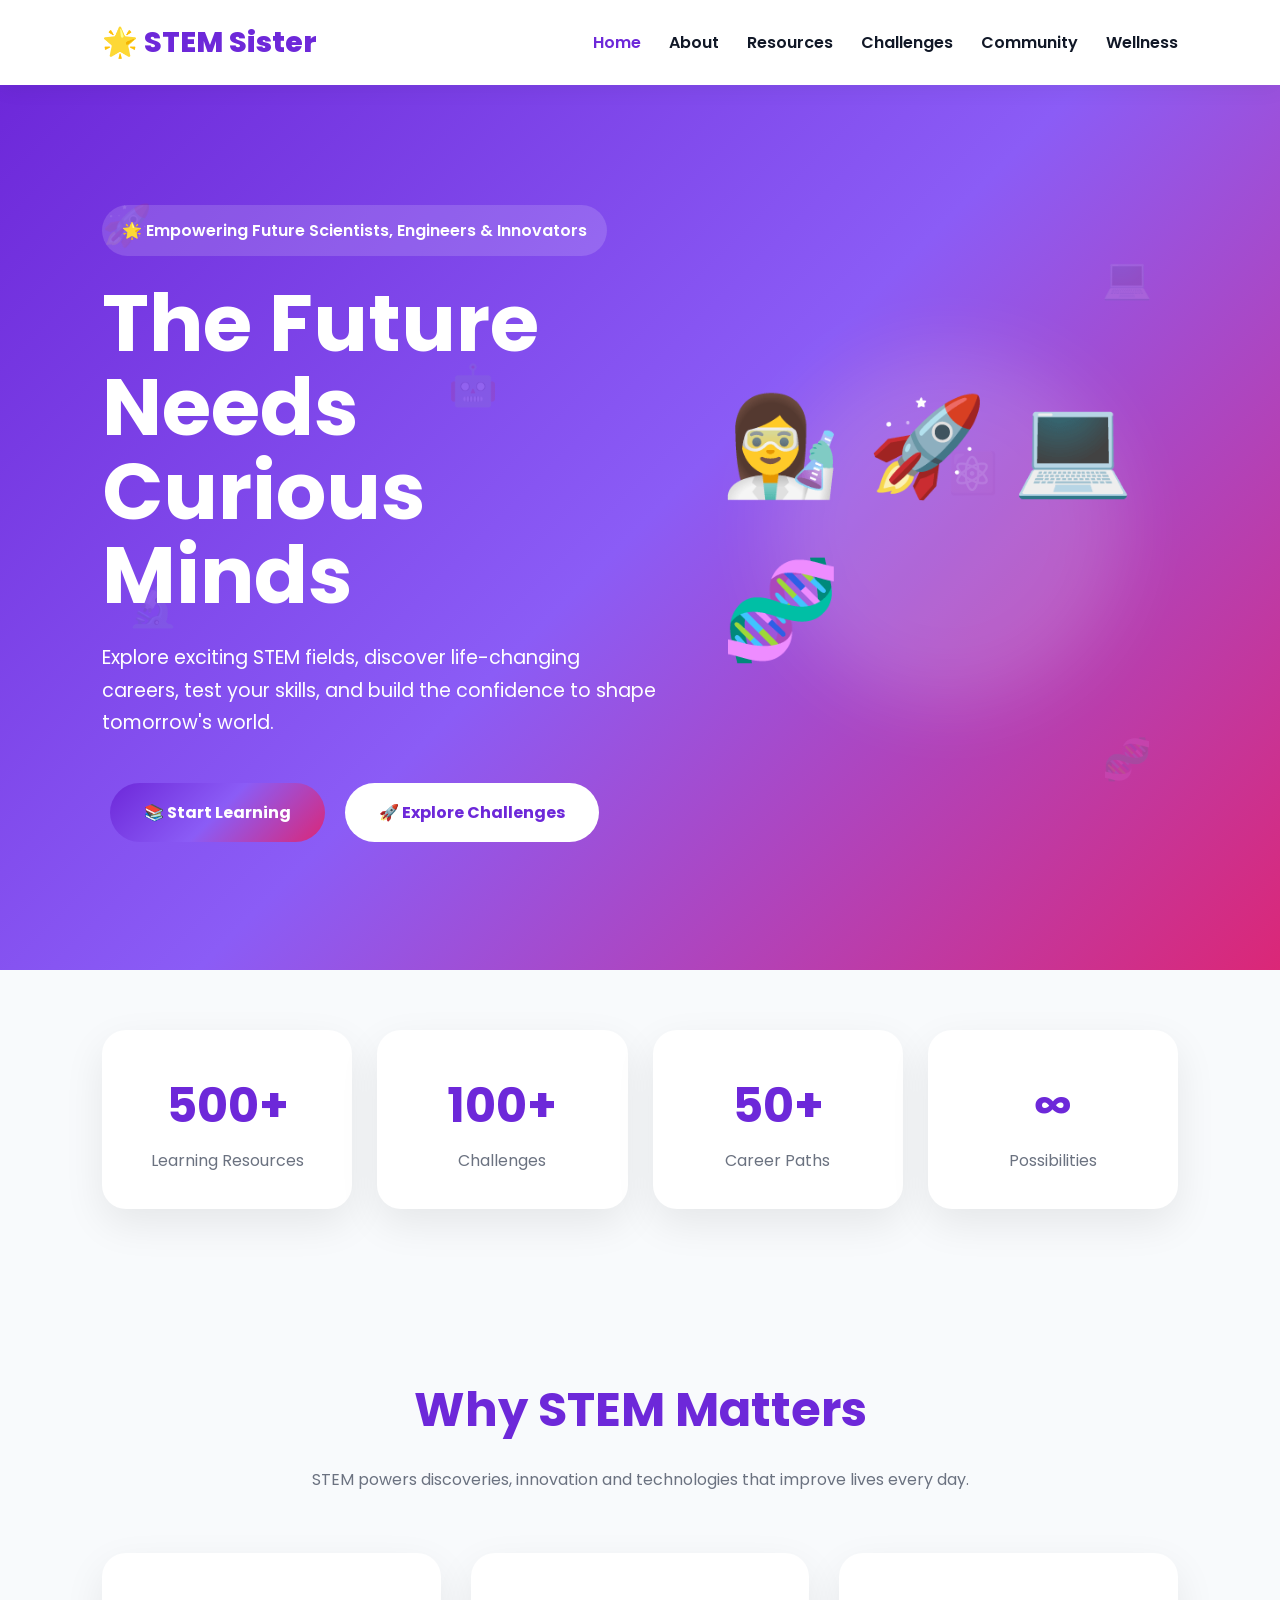
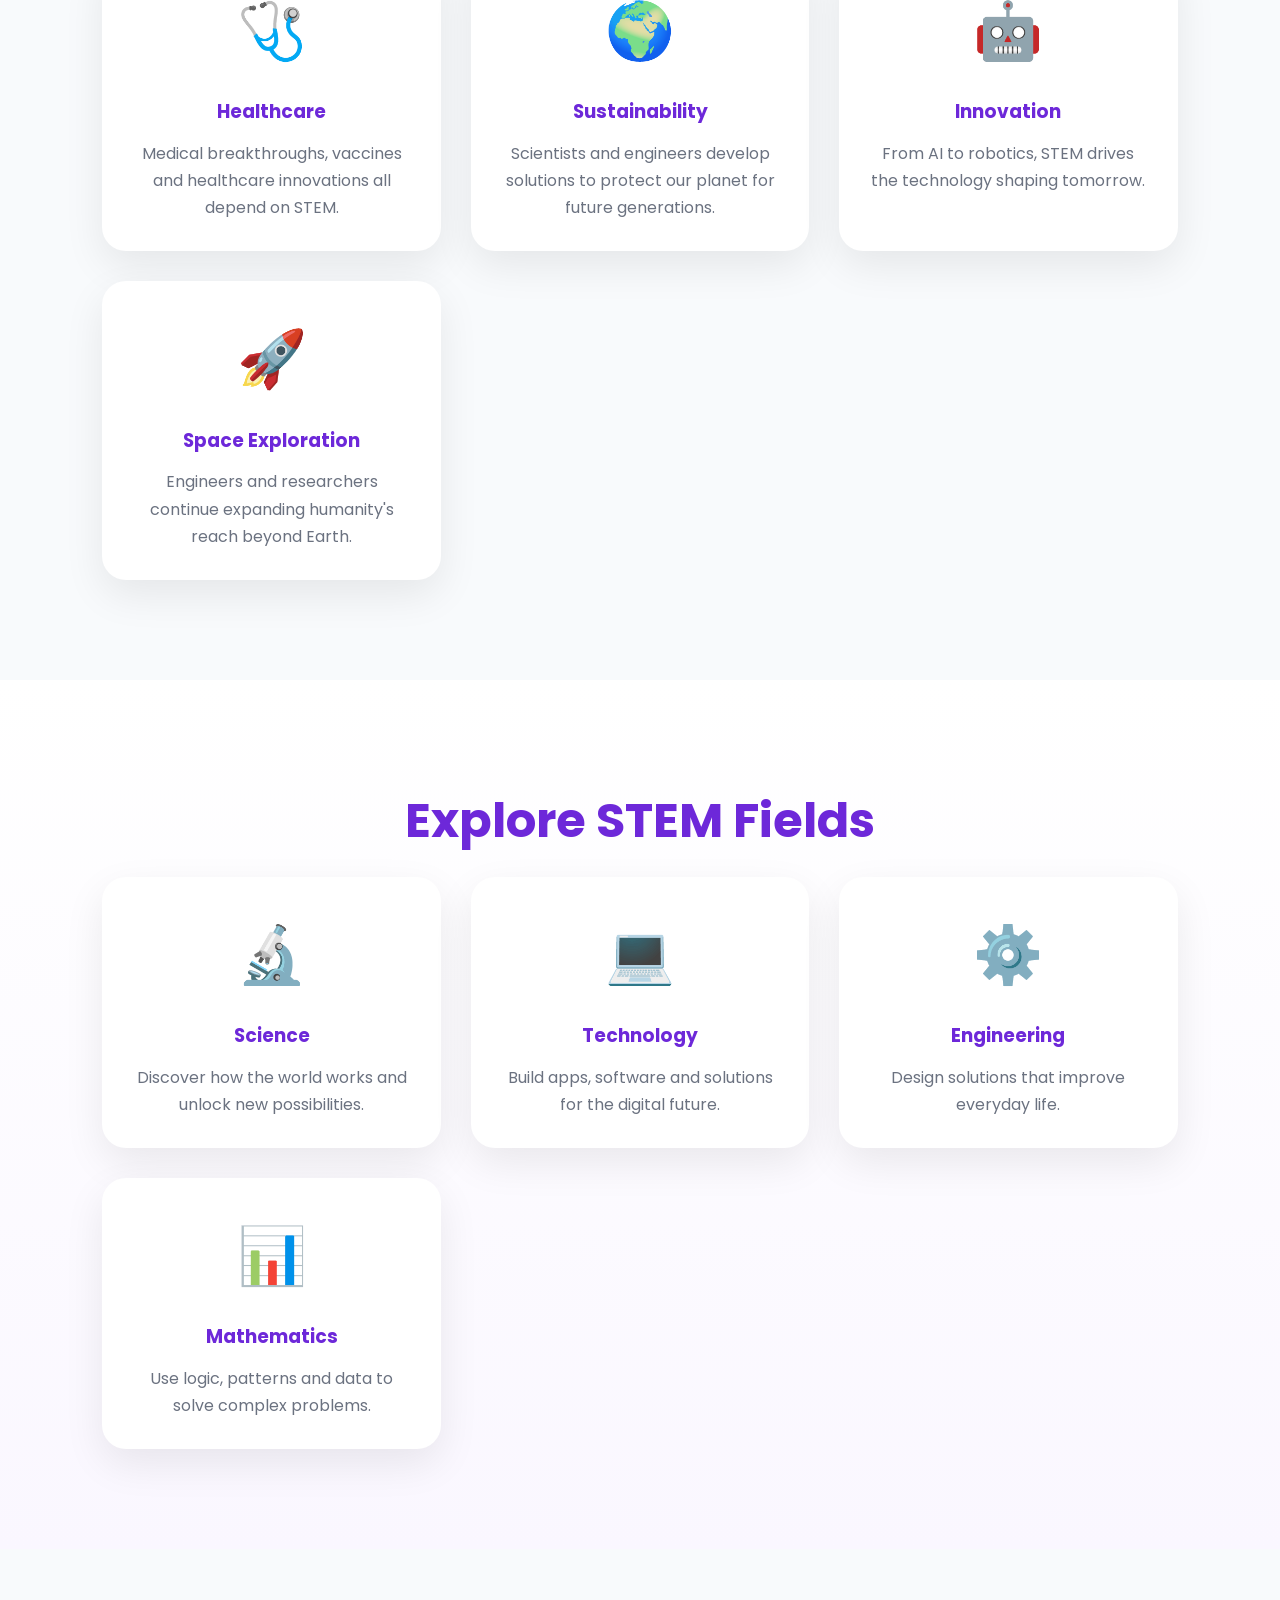
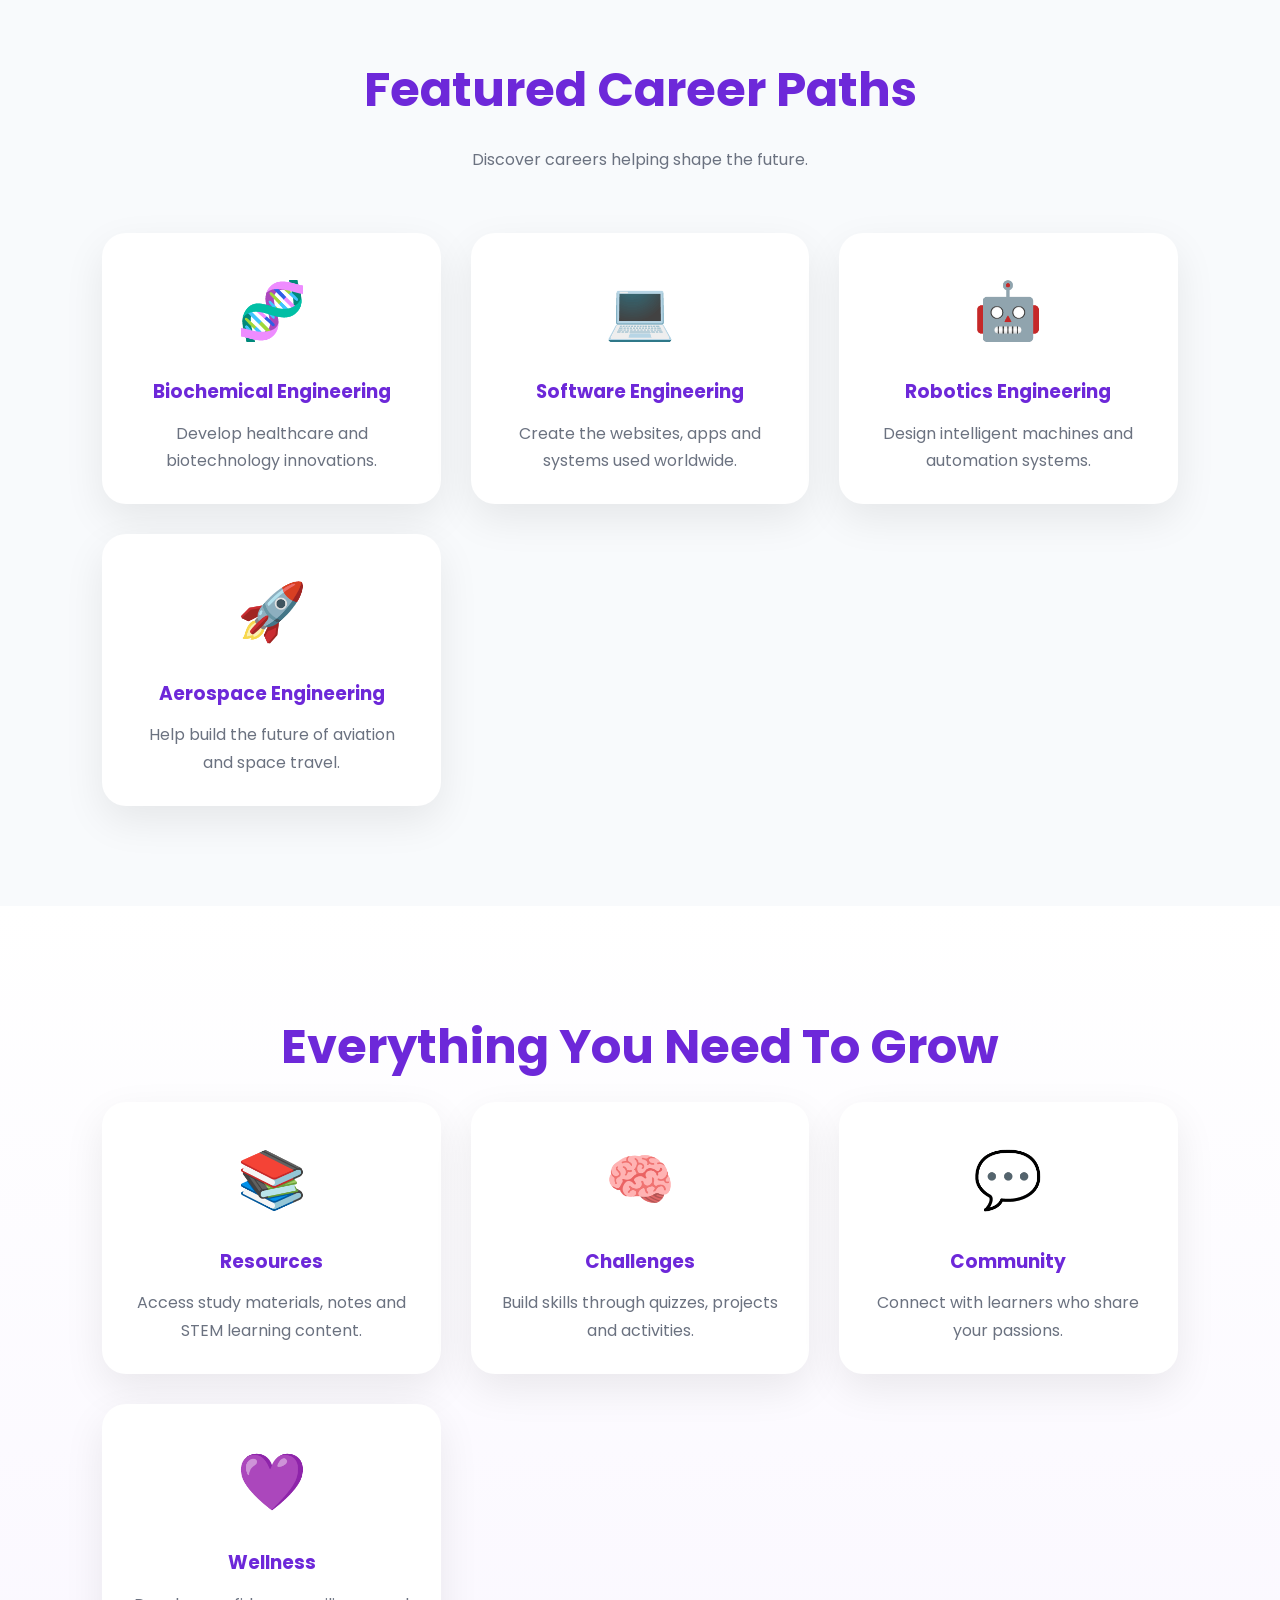
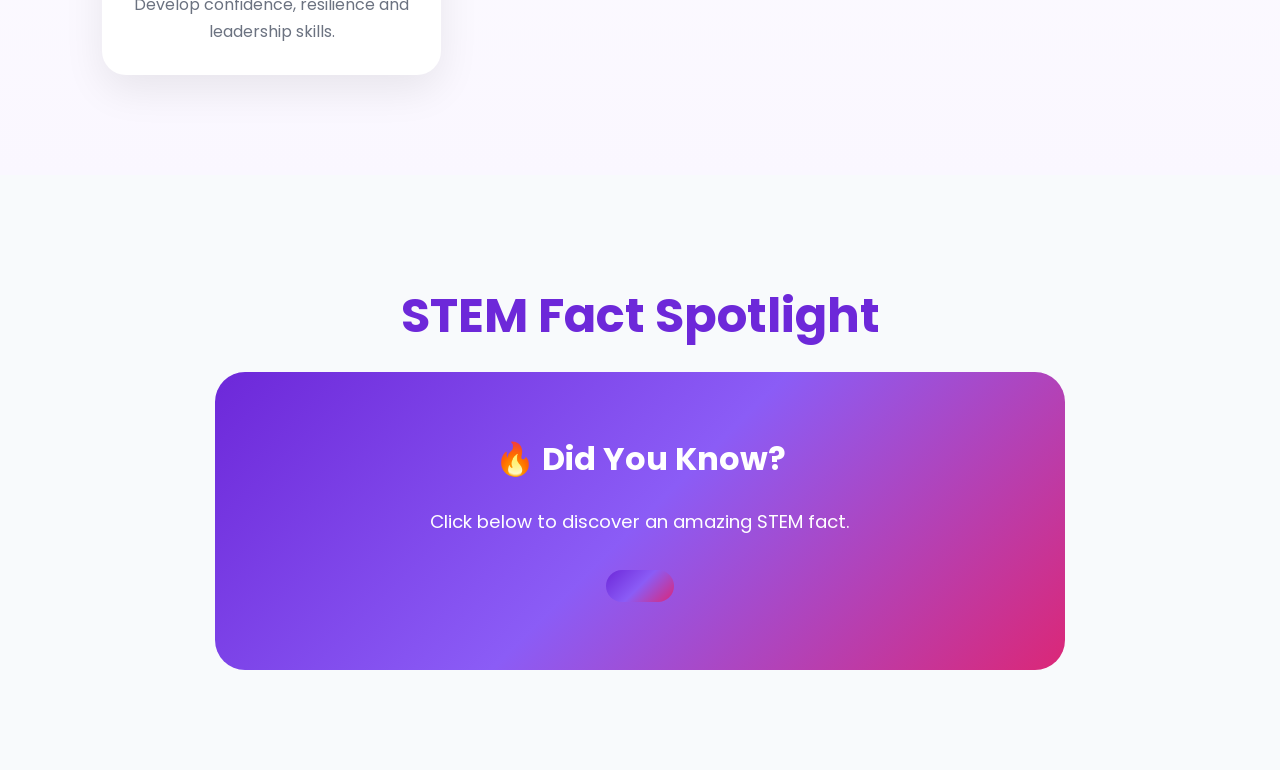
==== commit 5d30efe5: "Refactor HTML structure and improve formatting" ====
--- a/index.html
+++ b/index.html
@@ -3,646 +3,415 @@
 
 <head>
 
-<meta charset="UTF-8">
-<meta name="viewport" content="width=device-width, initial-scale=1.0">
-
-<title>STEM Sister | Learn • Explore • Innovate</title>
-
-<link rel="stylesheet" href="styles.css">
+    <meta charset="UTF-8">
+    <meta name="viewport" content="width=device-width, initial-scale=1.0">
+
+    <title>STEM Sister | Learn • Explore • Innovate</title>
+
+    <link rel="stylesheet" href="styles.css">
 
 </head>
 
 <body>
 
-<!-- =====================================
-     NAVIGATION
-===================================== -->
-
-<nav>
-
-    <div class="logo">
-        🌟 STEM Sister
-    </div>
-
-    <ul class="nav-links">
-
-        <li><a href="index.html" class="active">Home</a></li>
-        <li><a href="about.html">About</a></li>
-        <li><a href="textbooks.html">Resources</a></li>
-        <li><a href="tests.html">Challenges</a></li>
-        <li><a href="discussions.html">Community</a></li>
-        <li><a href="wellness.html">Wellness</a></li>
-
-    </ul>
-
-</nav>
-
-<!-- =====================================
-     HERO
-===================================== -->
-
-<section class="hero">
-
-    <div class="floating-icons">
-
-        <span>🚀</span>
-        <span>💻</span>
-        <span>🔬</span>
-        <span>🧬</span>
-        <span>⚛️</span>
-        <span>🤖</span>
-
-    </div>
-
-    <div class="hero-grid">
-
-        <div class="hero-content">
-
-            <span class="tagline">
-
-                🌟 Empowering Future Scientists,
-                Engineers & Innovators
-
-            </span>
-
-            <h1>
-
-                The Future Needs
-                Curious Minds
-
-            </h1>
-
-            <p>
-
-                Explore exciting STEM fields, discover
-                life-changing careers, test your skills,
-                and build the confidence to shape
-                tomorrow's world.
-
+    <!-- =========================
+         NAVIGATION
+    ========================= -->
+
+    <nav>
+
+        <div class="logo">
+            🌟 STEM Sister
+        </div>
+
+        <ul class="nav-links">
+
+            <li><a href="index.html" class="active">Home</a></li>
+            <li><a href="about.html">About</a></li>
+            <li><a href="textbooks.html">Resources</a></li>
+            <li><a href="tests.html">Challenges</a></li>
+            <li><a href="discussions.html">Community</a></li>
+            <li><a href="wellness.html">Wellness</a></li>
+
+        </ul>
+
+    </nav>
+
+    <!-- =========================
+         HERO
+    ========================= -->
+
+    <section class="hero">
+
+        <div class="floating-icons">
+
+            <span>🚀</span>
+            <span>💻</span>
+            <span>🔬</span>
+            <span>🧬</span>
+            <span>⚛️</span>
+            <span>🤖</span>
+
+        </div>
+
+        <div class="hero-grid">
+
+            <div class="hero-content">
+
+                <span class="tagline">
+                    🌟 Empowering Future Scientists, Engineers & Innovators
+                </span>
+
+                <h1>
+                    The Future Needs
+                    Curious Minds
+                </h1>
+
+                <p>
+                    Explore exciting STEM fields, discover life-changing careers,
+                    test your skills, and build the confidence to shape tomorrow's world.
+                </p>
+
+                <div class="hero-buttons">
+
+                    <a href="textbooks.html" class="btn">
+                        📚 Start Learning
+                    </a>
+
+                    <a href="tests.html" class="btn secondary">
+                        🚀 Explore Challenges
+                    </a>
+
+                </div>
+
+            </div>
+
+            <div class="hero-image">
+
+                <div class="glow-orb"></div>
+
+                <div class="hero-stem">
+                    👩‍🔬 🚀 💻 🧬
+                </div>
+
+            </div>
+
+        </div>
+
+    </section>
+
+    <!-- =========================
+         STATS
+    ========================= -->
+
+    <section class="stats-bar reveal">
+
+        <div class="stat-box">
+            <h3>500+</h3>
+            <p>Learning Resources</p>
+        </div>
+
+        <div class="stat-box">
+            <h3>100+</h3>
+            <p>Challenges</p>
+        </div>
+
+        <div class="stat-box">
+            <h3>50+</h3>
+            <p>Career Paths</p>
+        </div>
+
+        <div class="stat-box">
+            <h3>∞</h3>
+            <p>Possibilities</p>
+        </div>
+
+    </section>
+
+    <!-- =========================
+         WHY STEM
+    ========================= -->
+
+    <section class="reveal">
+
+        <h2 class="section-title">
+            Why STEM Matters
+        </h2>
+
+        <p class="section-subtitle">
+            STEM powers discoveries, innovation and technologies that improve lives every day.
+        </p>
+
+        <div class="grid">
+
+            <div class="card">
+
+                <div class="icon">🩺</div>
+
+                <h3>Healthcare</h3>
+
+                <p>
+                    Medical breakthroughs, vaccines and healthcare innovations
+                    all depend on STEM.
+                </p>
+
+            </div>
+
+            <div class="card">
+
+                <div class="icon">🌍</div>
+
+                <h3>Sustainability</h3>
+
+                <p>
+                    Scientists and engineers develop solutions to protect
+                    our planet for future generations.
+                </p>
+
+            </div>
+
+            <div class="card">
+
+                <div class="icon">🤖</div>
+
+                <h3>Innovation</h3>
+
+                <p>
+                    From AI to robotics, STEM drives the technology shaping tomorrow.
+                </p>
+
+            </div>
+
+            <div class="card">
+
+                <div class="icon">🚀</div>
+
+                <h3>Space Exploration</h3>
+
+                <p>
+                    Engineers and researchers continue expanding
+                    humanity's reach beyond Earth.
+                </p>
+
+            </div>
+
+        </div>
+
+    </section>
+
+    <!-- =========================
+         STEM FIELDS
+    ========================= -->
+
+    <section class="alt-section reveal">
+
+        <h2 class="section-title">
+            Explore STEM Fields
+        </h2>
+
+        <div class="career-grid">
+
+            <div class="career-card">
+
+                <div class="icon">🔬</div>
+
+                <h3>Science</h3>
+
+                <p>
+                    Discover how the world works and unlock new possibilities.
+                </p>
+
+            </div>
+
+            <div class="career-card">
+
+                <div class="icon">💻</div>
+
+                <h3>Technology</h3>
+
+                <p>
+                    Build apps, software and solutions for the digital future.
+                </p>
+
+            </div>
+
+            <div class="career-card">
+
+                <div class="icon">⚙️</div>
+
+                <h3>Engineering</h3>
+
+                <p>
+                    Design solutions that improve everyday life.
+                </p>
+
+            </div>
+
+            <div class="career-card">
+
+                <div class="icon">📊</div>
+
+                <h3>Mathematics</h3>
+
+                <p>
+                    Use logic, patterns and data to solve complex problems.
+                </p>
+
+            </div>
+
+        </div>
+
+    </section>
+
+    <!-- =========================
+         FEATURED CAREERS
+    ========================= -->
+
+    <section class="reveal">
+
+        <h2 class="section-title">
+            Featured Career Paths
+        </h2>
+
+        <p class="section-subtitle">
+            Discover careers helping shape the future.
+        </p>
+
+        <div class="career-grid">
+
+            <div class="career-card">
+
+                <div class="icon">🧬</div>
+
+                <h3>Biochemical Engineering</h3>
+
+                <p>
+                    Develop healthcare and biotechnology innovations.
+                </p>
+
+            </div>
+
+            <div class="career-card">
+
+                <div class="icon">💻</div>
+
+                <h3>Software Engineering</h3>
+
+                <p>
+                    Create the websites, apps and systems used worldwide.
+                </p>
+
+            </div>
+
+            <div class="career-card">
+
+                <div class="icon">🤖</div>
+
+                <h3>Robotics Engineering</h3>
+
+                <p>
+                    Design intelligent machines and automation systems.
+                </p>
+
+            </div>
+
+            <div class="career-card">
+
+                <div class="icon">🚀</div>
+
+                <h3>Aerospace Engineering</h3>
+
+                <p>
+                    Help build the future of aviation and space travel.
+                </p>
+
+            </div>
+
+        </div>
+
+    </section>
+
+    <!-- =========================
+         FEATURES
+    ========================= -->
+
+    <section class="alt-section reveal">
+
+        <h2 class="section-title">
+            Everything You Need To Grow
+        </h2>
+
+        <div class="grid">
+
+            <div class="card">
+
+                <div class="icon">📚</div>
+
+                <h3>Resources</h3>
+
+                <p>
+                    Access study materials, notes and STEM learning content.
+                </p>
+
+            </div>
+
+            <div class="card">
+
+                <div class="icon">🧠</div>
+
+                <h3>Challenges</h3>
+
+                <p>
+                    Build skills through quizzes, projects and activities.
+                </p>
+
+            </div>
+
+            <div class="card">
+
+                <div class="icon">💬</div>
+
+                <h3>Community</h3>
+
+                <p>
+                    Connect with learners who share your passions.
+                </p>
+
+            </div>
+
+            <div class="card">
+
+                <div class="icon">💜</div>
+
+                <h3>Wellness</h3>
+
+                <p>
+                    Develop confidence, resilience and leadership skills.
+                </p>
+
+            </div>
+
+        </div>
+
+    </section>
+
+    <!-- =========================
+         STEM FACT
+    ========================= -->
+
+    <section class="reveal">
+
+        <h2 class="section-title">
+            STEM Fact Spotlight
+        </h2>
+
+        <div class="highlight-card">
+
+            <h3>🔥 Did You Know?</h3>
+
+            <p id="factText">
+                Click below to discover an amazing STEM fact.
             </p>
 
-            <div class="hero-buttons">
-
-                <a href="textbooks.html" class="btn">
-
-                    📚 Start Learning
-
-                </a>
-
-                <a href="tests.html" class="btn secondary">
-
-                    🚀 Explore Challenges
-
-                </a>
-
-            </div>
-
-        </div>
-
-        <div class="hero-image">
-
-            <div class="glow-orb"></div>
-
-            <div class="hero-stem">
-
-                👩‍🔬 🚀 💻 🧬
-
-            </div>
-
-        </div>
-
-    </div>
-
-</section>
-
-<!-- =====================================
-     STATS BAR
-===================================== -->
-
-<section class="stats-bar reveal">
-
-    <div class="stat-box">
-
-        <h3>500+</h3>
-
-        <p>Learning Resources</p>
-
-    </div>
-
-    <div class="stat-box">
-
-        <h3>100+</h3>
-
-        <p>Challenges</p>
-
-    </div>
-
-    <div class="stat-box">
-
-        <h3>50+</h3>
-
-        <p>Career Pathways</p>
-
-    </div>
-
-    <div class="stat-box">
-
-        <h3>∞</h3>
-
-        <p>Possibilities</p>
-
-    </div>
-
-</section>
-
-<!-- =====================================
-     WHY STEM
-===================================== -->
-
-<section class="reveal">
-
-    <h2 class="section-title">
-
-        Why STEM Matters
-
-    </h2>
-
-    <p class="section-subtitle">
-
-        STEM powers the discoveries, technologies
-        and innovations that improve lives every day.
-
-    </p>
-
-    <div class="grid">
-
-        <div class="card">
-
-            <div class="icon">🩺</div>
-
-            <h3>Healthcare</h3>
-
-            <p>
-
-                STEM advances medicine, treatments
-                and healthcare innovation.
-
-            </p>
-
-        </div>
-
-        <div class="card">
-
-            <div class="icon">🌎</div>
-
-            <h3>Sustainability</h3>
-
-            <p>
-
-                Engineers and scientists create solutions
-                for a better future.
-
-            </p>
-
-        </div>
-
-        <div class="card">
-
-            <div class="icon">🤖</div>
-
-            <h3>Innovation</h3>
-
-            <p>
-
-                Artificial intelligence, robotics and
-                technology begin with STEM.
-
-            </p>
-
-        </div>
-
-        <div class="card">
-
-            <div class="icon">🚀</div>
-
-            <h3>Space Exploration</h3>
-
-            <p>
-
-                Discoveries beyond Earth continue to
-                expand what is possible.
-
-            </p>
-
-        </div>
-
-    </div>
-
-</section>
-
-<!-- =====================================
-     EXPLORE STEM
-===================================== -->
-
-<section class="alt-section reveal">
-
-    <h2 class="section-title">
-
-        Explore STEM Fields
-
-    </h2>
-
-    <div class="career-grid">
-
-        <div class="career-card">
-
-            <div class="icon">🔬</div>
-
-            <h3>Science</h3>
-
-            <p>
-
-                Explore discoveries and understand
-                the world around us.
-
-            </p>
-
-        </div>
-
-        <div class="career-card">
-
-            <div class="icon">💻</div>
-
-            <h3>Technology</h3>
-
-            <p>
-
-                Create apps, software and digital solutions.
-
-            </p>
-
-        </div>
-
-        <div class="career-card">
-
-            <div class="icon">⚙️</div>
-
-            <h3>Engineering</h3>
-
-            <p>
-
-                Design solutions to real-world problems.
-
-            </p>
-
-        </div>
-
-        <div class="career-card">
-
-            <div class="icon">📊</div>
-
-            <h3>Mathematics</h3>
-
-            <p>
-
-                Solve problems using logic,
-                data and analysis.
-
-            </p>
-
-        </div>
-
-    </div>
-
-</section>
-
-<!-- =====================================
-     FEATURED CAREERS
-===================================== -->
-
-<section class="reveal">
-
-    <h2 class="section-title">
-
-        Featured Career Paths
-
-    </h2>
-
-    <p class="section-subtitle">
-
-        Discover careers that are shaping the future.
-
-    </p>
-
-    <div class="career-grid">
-
-        <div class="career-card">
-
-            <div class="icon">🧬</div>
-
-            <h3>Biochemical Engineer</h3>
-
-            <p>
-
-                Improve healthcare, medicine
-                and biotechnology.
-
-            </p>
-
-        </div>
-
-        <div class="career-card">
-
-            <div class="icon">💻</div>
-
-            <h3>Software Engineer</h3>
-
-            <p>
-
-                Build websites, apps and digital platforms.
-
-            </p>
-
-        </div>
-
-        <div class="career-card">
-
-            <div class="icon">🤖</div>
-
-            <h3>Robotics Engineer</h3>
-
-            <p>
-
-                Create intelligent machines and systems.
-
-            </p>
-
-        </div>
-
-        <div class="career-card">
-
-            <div class="icon">🚀</div>
-
-            <h3>Aerospace Engineer</h3>
-
-            <p>
-
-                Design aircraft and space technologies.
-
-            </p>
-
-        </div>
-
-    </div>
-
-</section>
-
-<!-- =====================================
-     PLATFORM FEATURES
-===================================== -->
-
-<section class="alt-section reveal">
-
-    <h2 class="section-title">
-
-        Everything You Need To Grow
-
-    </h2>
-
-    <div class="grid">
-
-        <div class="card">
-
-            <div class="icon">📚</div>
-
-            <h3>Learning Resources</h3>
-
-            <p>
-
-                Notes, guides and educational content.
-
-            </p>
-
-        </div>
-
-        <div class="card">
-
-            <div class="icon">🧠</div>
-
-            <h3>Challenges</h3>
-
-            <p>
-
-                Test your skills through activities and quizzes.
-
-            </p>
-
-        </div>
-
-        <div class="card">
-
-            <div class="icon">💬</div>
-
-            <h3>Community</h3>
-
-            <p>
-
-                Connect with learners who share your interests.
-
-            </p>
-
-        </div>
-
-        <div class="card">
-
-            <div class="icon">💜</div>
-
-            <h3>Wellness</h3>
-
-            <p>
-
-                Build confidence, resilience and leadership.
-
-            </p>
-
-        </div>
-
-    </div>
-
-</section>
-
-<!-- =====================================
-     STEM FACT
-===================================== -->
-
-<section class="reveal">
-
-    <h2 class="section-title">
-
-        STEM Fact Spotlight
-
-    </h2>
-
-    <div class="highlight-card">
-
-        <h3>
-
-            🔥 Did You Know?
-
-        </h3>
-
-        <p id="factText">
-
-            Click below to discover an amazing STEM fact.
-
-        </p>
-
-        <button onclick="newFact()" class="btn">
-
-            Show STEM Fact
-
-        </button>
-
-    </div>
-
-</section>
-
-<!-- =====================================
-     ROLE MODEL
-===================================== -->
-
-<section class="reveal">
-
-    <h2 class="section-title">
-
-        Role Model Spotlight
-
-    </h2>
-
-    <div class="highlight-card">
-
-        <h3 id="scientistName">
-
-            👩‍🚀 Mae Jemison
-
-        </h3>
-
-        <p id="scientistInfo">
-
-            First African-American woman to travel into space.
-
-        </p>
-
-        <button onclick="newRoleModel()" class="btn">
-
-            Discover Another Role Model
-
-        </button>
-
-    </div>
-
-</section>
-
-<!-- =====================================
-     CTA
-===================================== -->
-
-<section class="cta">
-
-    <h2>
-
-        Your STEM Journey Starts Today
-
-    </h2>
-
-    <p>
-
-        Every scientist, engineer, researcher
-        and innovator started with curiosity.
-        Take the first step toward your future.
-
-    </p>
-
-    <a href="textbooks.html" class="btn secondary">
-
-        🚀 Start Exploring
-
-    </a>
-
-</section>
-
-<!-- =====================================
-     FOOTER
-===================================== -->
-
-<footer>
-
-    <div class="footer-grid">
-
-        <div>
-
-            <h3>🌟 STEM Sister</h3>
-
-            <p>
-
-                Inspiring young women to learn,
-                innovate and lead through STEM.
-
-            </p>
-
-        </div>
-
-        <div>
-
-            <h4>Explore</h4>
-
-            <p><a href="about.html">About</a></p>
-            <p><a href="textbooks.html">Resources</a></p>
-            <p><a href="tests.html">Challenges</a></p>
-
-        </div>
-
-        <div>
-
-            <h4>Community</h4>
-
-            <p><a href="discussions.html">Community Hub</a></p>
-            <p><a href="wellness.html">Wellness Hub</a></p>
-
-        </div>
-
-    </div>
-
-    <div class="made-by">
-
-        © 2026 STEM Sister • Made with ❤️ by
-        <strong>Rhia Singh</strong>
-
-    </div>
-
-</footer>
-
-<script>
-
-/* STEM FACTS */
-
-const facts = [
-
-"🚀 A day on Venus is longer than a year on Venus.",
-
-"🧬 Every cell in your body contains DNA.",
-
-"💻 Ada Lovelace wrote the world's first computer algorithm.",
-
-"🤖 Robotics combines coding, engineering and creativity.",
-
-"🌍 Earth travels around the Sun at over 100,000 km/h.",
-
-"🔬 Scientists discover thousands of new species every year."
-
-];
-
-function newFact(){
-
-    const random =
-    Math.floor(Math.random() * facts.
+            <button class="btn" onclick="newFact()">
+            
--- a/styles.css
+++ b/styles.css
@@ -1,21 +1,20 @@
 @import url('https://fonts.googleapis.com/css2?family=Poppins:wght@300;400;500;600;700;800&display=swap');
 
-/* =====================
+/* =========================
    ROOT
-===================== */
+========================= */
 
 :root{
 
     --primary:#6d28d9;
     --primary-light:#8b5cf6;
-
     --accent:#db2777;
 
-    --text:#111827;
-    --text-light:#6b7280;
-
-    --bg:#fafafa;
+    --dark:#111827;
+    --gray:#6b7280;
+
     --white:#ffffff;
+    --bg:#f8fafc;
 
     --border:#e5e7eb;
 
@@ -28,17 +27,16 @@
     );
 
     --shadow:
-    0 10px 30px rgba(0,0,0,.08);
+    0 15px 40px rgba(0,0,0,.08);
 
     --shadow-hover:
-    0 18px 40px rgba(109,40,217,.15);
-
-    --radius:24px;
-}
-
-/* =====================
+    0 20px 50px rgba(109,40,217,.18);
+
+}
+
+/* =========================
    RESET
-===================== */
+========================= */
 
 *{
     margin:0;
@@ -51,16 +49,21 @@
 }
 
 body{
+
     font-family:'Poppins',sans-serif;
+
     background:var(--bg);
-    color:var(--text);
+
+    color:var(--dark);
+
     line-height:1.7;
+
     overflow-x:hidden;
 }
 
-/* =====================
+/* =========================
    NAVIGATION
-===================== */
+========================= */
 
 nav{
 
@@ -68,44 +71,46 @@
     top:0;
     z-index:1000;
 
-    background:
-    rgba(255,255,255,.9);
-
-    backdrop-filter:blur(20px);
-
-    border-bottom:
-    1px solid rgba(0,0,0,.05);
-
     display:flex;
     justify-content:space-between;
     align-items:center;
 
     padding:18px 8%;
+
+    background:rgba(255,255,255,.92);
+
+    backdrop-filter:blur(20px);
+
+    box-shadow:
+    0 5px 20px rgba(0,0,0,.05);
 }
 
 .logo{
 
-    font-size:1.7rem;
+    font-size:1.8rem;
+
     font-weight:800;
 
-    background:var(--gradient);
-
-    -webkit-background-clip:text;
-    -webkit-text-fill-color:transparent;
+    color:var(--primary);
 }
 
 .nav-links{
 
+    list-style:none;
+
     display:flex;
-    list-style:none;
-    gap:30px;
+
+    gap:28px;
 }
 
 .nav-links a{
 
     text-decoration:none;
-    color:var(--text);
+
+    color:var(--dark);
+
     font-weight:600;
+
     transition:.3s;
 }
 
@@ -115,504 +120,145 @@
     color:var(--primary);
 }
 
-/* =====================
+/* =========================
    HERO
-===================== */
+========================= */
 
 .hero{
 
-    min-height:85vh;
+    min-height:90vh;
 
     background:var(--gradient);
 
     color:white;
 
     display:flex;
+
+    align-items:center;
+
+    padding:120px 8%;
+
+    position:relative;
+
+    overflow:hidden;
+}
+
+.hero-grid{
+
+    display:grid;
+
+    grid-template-columns:
+    1.1fr .9fr;
+
+    gap:60px;
+
+    align-items:center;
+
+    width:100%;
+}
+
+.hero-content{
+
+    position:relative;
+
+    z-index:2;
+}
+
+.tagline{
+
+    display:inline-block;
+
+    background:
+    rgba(255,255,255,.15);
+
+    padding:12px 20px;
+
+    border-radius:50px;
+
+    margin-bottom:25px;
+
+    font-weight:600;
+}
+
+.hero h1{
+
+    font-size:5rem;
+
+    line-height:1.05;
+
+    margin-bottom:25px;
+}
+
+.hero p{
+
+    font-size:1.2rem;
+
+    max-width:650px;
+}
+
+.hero-buttons{
+
+    margin-top:35px;
+}
+
+.hero-image{
+
+    position:relative;
+
+    display:flex;
+
     justify-content:center;
+
     align-items:center;
-
-    padding:120px 8%;
-
-    text-align:center;
-
-    position:relative;
-
-    overflow:hidden;
-}
-
-.hero::before{
-
-    content:"";
+}
+
+.hero-stem{
+
+    font-size:6rem;
+
+    z-index:3;
+}
+
+.glow-orb{
 
     position:absolute;
-    width:700px;
-    height:700px;
+
+    width:350px;
+    height:350px;
 
     border-radius:50%;
 
     background:
-    rgba(255,255,255,.12);
-
-    top:-250px;
-    right:-200px;
-
-    filter:blur(100px);
-}
-
-.hero-content{
-
-    max-width:900px;
-    position:relative;
-    z-index:2;
-}
-
-.tagline{
-
-    display:inline-block;
-
-    padding:10px 20px;
-
-    border-radius:50px;
-
-    background:
-    rgba(255,255,255,.16);
-
-    margin-bottom:25px;
-
-    font-weight:600;
-}
-
-.hero h1{
-
-    font-size:4.5rem;
-    line-height:1.1;
-
-    margin-bottom:24px;
-}
-
-.hero p{
-
-    max-width:750px;
-
-    margin:auto;
-
-    font-size:1.15rem;
-
-    opacity:.95;
-}
-
-/* =====================
-   BUTTONS
-===================== */
-
-.btn{
-
-    display:inline-block;
-
-    text-decoration:none;
-
-    padding:15px 32px;
-
-    border:none;
-
-    border-radius:999px;
-
-    margin:8px;
-
-    font-weight:700;
-
-    cursor:pointer;
-
-    color:white;
-
-    background:var(--gradient);
-
-    transition:.3s;
-}
-
-.btn:hover{
-
-    transform:translateY(-4px);
-
-    box-shadow:
-    0 15px 35px rgba(109,40,217,.25);
-}
-
-.secondary{
-
-    background:white;
-    color:var(--primary);
-}
-
-/* =====================
-   SECTIONS
-===================== */
-
-section{
-    padding:110px 8%;
-}
-
-.section-title{
-
-    text-align:center;
-
-    font-size:3rem;
-
-    color:var(--primary);
-
-    margin-bottom:20px;
-}
-
-.section-subtitle{
-
-    text-align:center;
-
-    color:var(--text-light);
-
-    max-width:700px;
-
-    margin:0 auto 60px;
-}
-
-/* =====================
-   GRID
-===================== */
-
-.grid{
-
-    display:grid;
-
-    grid-template-columns:
-    repeat(auto-fit,minmax(280px,1fr));
-
-    gap:30px;
-}
-
-/* =====================
-   CARDS
-===================== */
-
-.card{
-
-    background:white;
-
-    border-radius:var(--radius);
-
-    padding:30px;
-
-    border:1px solid var(--border);
-
-    box-shadow:var(--shadow);
-
-    transition:.3s;
-}
-
-.card:hover{
-
-    transform:translateY(-8px);
-
-    box-shadow:var(--shadow-hover);
-}
-
-.card h3{
-
-    margin-bottom:12px;
-
-    color:var(--primary);
-}
-
-.card p{
-
-    color:var(--text-light);
-}
-
-.icon{
-
-    font-size:3rem;
-
-    margin-bottom:15px;
-}
-
-/* =====================
-   FOUNDER STORY
-===================== */
-
-.founder-story{
-
-    background:white;
-
-    border-radius:32px;
-
-    padding:60px;
-
-    display:grid;
-
-    grid-template-columns:
-    300px 1fr;
-
-    gap:60px;
-
-    align-items:center;
-
-    box-shadow:var(--shadow);
-}
-
-.story-image{
-
-    width:220px;
-    height:220px;
-
-    margin:auto;
-
-    display:flex;
-    justify-content:center;
-    align-items:center;
-
-    font-size:5rem;
-
-    border-radius:50%;
-
-    background:
-    linear-gradient(
-        135deg,
-        #f5f3ff,
-        #fdf2f8
-    );
-}
-
-.story-badge{
-
-    display:inline-block;
-
-    padding:10px 18px;
-
-    border-radius:999px;
-
-    background:#f3e8ff;
-
-    color:var(--primary);
-
-    font-weight:700;
-
-    margin-bottom:20px;
-}
-
-.story-content h2{
-
-    font-size:2.8rem;
-
-    line-height:1.2;
-
-    margin-bottom:20px;
-}
-
-.story-content p{
-
-    color:var(--text-light);
-
-    margin-bottom:18px;
-}
-
-.highlight-quote{
-
-    margin-top:25px;
-
-    padding:25px;
-
-    border-left:5px solid var(--accent);
-
-    background:#fff1f7;
-
-    border-radius:16px;
-
-    color:var(--accent);
-
-    font-weight:600;
-}
-
-/* =====================
-   CAREER CARDS
-===================== */
-
-.career-grid{
-
-    display:grid;
-
-    grid-template-columns:
-    repeat(auto-fit,minmax(280px,1fr));
-
-    gap:30px;
-}
-
-.career-card{
-
-    background:white;
-
-    padding:35px;
-
-    text-align:center;
-
-    border-radius:24px;
-
-    box-shadow:var(--shadow);
-
-    transition:.3s;
-}
-
-.career-card:hover{
-
-    transform:translateY(-8px);
-}
-
-.career-card .icon{
-
-    font-size:4rem;
-}
-
-.career-card h3{
-
-    margin-bottom:12px;
-
-    color:var(--primary);
-}
-
-.career-card p{
-
-    color:var(--text-light);
-}
-
-/* =====================
-   ROLE MODEL
-===================== */
-
-.role-model{
-
-    max-width:800px;
-
-    margin:auto;
-
-    text-align:center;
-}
-
-/* =====================
-   CTA
-===================== */
-
-.cta{
-
-    background:var(--gradient);
-
-    color:white;
-
-    text-align:center;
-}
-
-.cta h2{
-
-    font-size:3rem;
-
-    margin-bottom:20px;
-}
-
-.cta p{
-
-    max-width:700px;
-
-    margin:0 auto 30px;
-}
-
-/* =====================
-   FOOTER
-===================== */
-
-footer{
-
-    background:#111827;
-
-    color:white;
-
-    padding:80px 8%;
-}
-
-.footer-grid{
-
-    display:grid;
-
-    grid-template-columns:
-    repeat(auto-fit,minmax(250px,1fr));
-
-    gap:40px;
-}
-
-footer h3,
-footer h4{
-
-    margin-bottom:15px;
-}
-
-footer p{
-
-    color:#d1d5db;
-}
-
-footer a{
-
-    color:#d1d5db;
-
-    text-decoration:none;
-
-    transition:.3s;
-}
-
-footer a:hover{
-
-    color:#ffffff;
-}
-
-.made-by{
-
-    margin-top:40px;
-
-    padding-top:25px;
-
-    text-align:center;
-
-    border-top:
-    1px solid rgba(255,255,255,.1);
-}
-
-.made-by strong{
-
-    color:#c4b5fd;
-}
-
-/* =====================
-   REVEAL
-===================== */
-
-.reveal{
-
-    opacity:0;
-
-    transform:translateY(40px);
-
-    transition:.8s ease;
-}
-
-.reveal.active{
-
-    opacity:1;
-
-    transform:translateY(0);
-}
-
-/* =====================
+    rgba(255,255,255,.15);
+
+    filter:blur(35px);
+
+    animation:pulse 6s infinite ease-in-out;
+}
+
+@keyframes pulse {
+
+    0%{
+        transform:scale(1);
+    }
+
+    50%{
+        transform:scale(1.15);
+    }
+
+    100%{
+        transform:scale(1);
+    }
+}
+
+/* =========================
    FLOATING ICONS
-===================== */
+========================= */
 
 .floating-icons{
 
     position:absolute;
+
     inset:0;
 
     pointer-events:none;
@@ -626,47 +272,47 @@
 
     font-size:2.5rem;
 
-    animation:float 8s ease-in-out infinite;
+    animation:float 8s infinite ease-in-out;
 }
 
 .floating-icons span:nth-child(1){
     top:12%;
+    left:8%;
+}
+
+.floating-icons span:nth-child(2){
+    top:18%;
+    right:10%;
+}
+
+.floating-icons span:nth-child(3){
+    top:55%;
     left:10%;
 }
 
-.floating-icons span:nth-child(2){
-    top:20%;
-    right:12%;
-}
-
-.floating-icons span:nth-child(3){
+.floating-icons span:nth-child(4){
     bottom:20%;
-    left:18%;
-}
-
-.floating-icons span:nth-child(4){
-    bottom:16%;
-    right:16%;
+    right:10%;
 }
 
 .floating-icons span:nth-child(5){
-    top:50%;
-    right:8%;
+    top:40%;
+    right:22%;
 }
 
 .floating-icons span:nth-child(6){
-    top:35%;
-    left:6%;
-}
-
-@keyframes float{
+    top:30%;
+    left:35%;
+}
+
+@keyframes float {
 
     0%{
         transform:translateY(0);
     }
 
     50%{
-        transform:translateY(-15px);
+        transform:translateY(-12px);
     }
 
     100%{
@@ -674,99 +320,313 @@
     }
 }
 
-/* =====================
-   FORMS
-===================== */
-
-select,
-input{
-
-    width:100%;
-
-    max-width:550px;
-
-    padding:16px;
-
-    border-radius:14px;
-
-    border:1px solid var(--border);
-
-    font-size:1rem;
-}
-
-select:focus,
-input:focus{
-
-    outline:none;
-
-    border-color:var(--primary);
+/* =========================
+   BUTTONS
+========================= */
+
+.btn{
+
+    display:inline-block;
+
+    text-decoration:none;
+
+    border:none;
+
+    cursor:pointer;
+
+    padding:16px 34px;
+
+    margin:8px;
+
+    border-radius:999px;
+
+    font-weight:700;
+
+    background:var(--gradient);
+
+    color:white;
+
+    transition:.3s;
+}
+
+.btn:hover{
+
+    transform:translateY(-4px);
 
     box-shadow:
-    0 0 0 4px rgba(109,40,217,.12);
-}
-
-/* =====================
-   MOBILE
-===================== */
-
-@media (max-width:768px){
-
-    nav{
-
-        flex-direction:column;
-
-        gap:15px;
-    }
-
-    .nav-links{
-
-        flex-wrap:wrap;
-
-        justify-content:center;
-    }
-
-    .hero h1{
-
-        font-size:2.8rem;
-    }
-
-    .hero p{
-
-        font-size:1rem;
-    }
-
-    .section-title{
-
-        font-size:2rem;
-    }
-
-    .founder-story{
-
-        grid-template-columns:1fr;
-
-        padding:35px;
-    }
-
-    .story-content{
-
-        text-align:center;
-    }
-
-    .story-content h2{
-
-        font-size:2rem;
-    }
-
-    .story-image{
-
-        width:180px;
-        height:180px;
-    }
-
-    .btn{
-
-        width:100%;
-        max-width:320px;
-    }
-
-}
+    0 15px 30px rgba(0,0,0,.15);
+}
+
+.secondary{
+
+    background:white;
+
+    color:var(--primary);
+}
+
+/* =========================
+   SECTIONS
+========================= */
+
+section{
+
+    padding:100px 8%;
+}
+
+.alt-section{
+
+    background:
+    linear-gradient(
+        180deg,
+        #ffffff,
+        #faf7ff
+    );
+}
+
+.section-title{
+
+    text-align:center;
+
+    font-size:3rem;
+
+    color:var(--primary);
+
+    margin-bottom:15px;
+}
+
+.section-subtitle{
+
+    text-align:center;
+
+    color:var(--gray);
+
+    max-width:750px;
+
+    margin:0 auto 60px;
+}
+
+/* =========================
+   GRID
+========================= */
+
+.grid,
+.career-grid{
+
+    display:grid;
+
+    grid-template-columns:
+    repeat(auto-fit,minmax(260px,1fr));
+
+    gap:30px;
+}
+
+/* =========================
+   CARD
+========================= */
+
+.card,
+.career-card{
+
+    background:white;
+
+    border-radius:24px;
+
+    padding:30px;
+
+    text-align:center;
+
+    box-shadow:var(--shadow);
+
+    transition:.3s;
+}
+
+.card:hover,
+.career-card:hover{
+
+    transform:translateY(-10px);
+
+    box-shadow:var(--shadow-hover);
+}
+
+.icon{
+
+    font-size:3.5rem;
+
+    margin-bottom:18px;
+}
+
+.card h3,
+.career-card h3{
+
+    color:var(--primary);
+
+    margin-bottom:12px;
+}
+
+.card p,
+.career-card p{
+
+    color:var(--gray);
+}
+
+/* =========================
+   STATS
+========================= */
+
+.stats-bar{
+
+    display:grid;
+
+    grid-template-columns:
+    repeat(auto-fit,minmax(220px,1fr));
+
+    gap:25px;
+
+    padding:60px 8%;
+}
+
+.stat-box{
+
+    background:white;
+
+    padding:35px;
+
+    text-align:center;
+
+    border-radius:24px;
+
+    box-shadow:var(--shadow);
+}
+
+.stat-box h3{
+
+    font-size:3rem;
+
+    color:var(--primary);
+}
+
+.stat-box p{
+
+    color:var(--gray);
+}
+
+/* =========================
+   HIGHLIGHT
+========================= */
+
+.highlight-card{
+
+    max-width:850px;
+
+    margin:auto;
+
+    text-align:center;
+
+    padding:60px;
+
+    border-radius:30px;
+
+    background:var(--gradient);
+
+    color:white;
+}
+
+.highlight-card h3{
+
+    font-size:2rem;
+
+    margin-bottom:20px;
+}
+
+.highlight-card p{
+
+    font-size:1.15rem;
+
+    margin-bottom:25px;
+}
+
+/* =========================
+   CTA
+========================= */
+
+.cta{
+
+    background:var(--gradient);
+
+    text-align:center;
+
+    color:white;
+}
+
+.cta h2{
+
+    font-size:3rem;
+
+    margin-bottom:20px;
+}
+
+.cta p{
+
+    max-width:700px;
+
+    margin:0 auto 30px;
+}
+
+/* =========================
+   FOOTER
+========================= */
+
+footer{
+
+    background:#111827;
+
+    color:white;
+
+    padding:80px 8%;
+}
+
+.footer-grid{
+
+    display:grid;
+
+    grid-template-columns:
+    repeat(auto-fit,minmax(220px,1fr));
+
+    gap:40px;
+}
+
+footer h3,
+footer h4{
+
+    margin-bottom:15px;
+}
+
+footer p,
+footer a{
+
+    color:#d1d5db;
+}
+
+footer a{
+
+    text-decoration:none;
+}
+
+footer a:hover{
+
+    color:white;
+}
+
+.made-by{
+
+    margin-top:40px;
+
+    padding-top:20px;
+
+    border-top:
+    1px solid rgba(255,255,255,.1);
+
+    text-align:center;
+}
+
+/* ===============
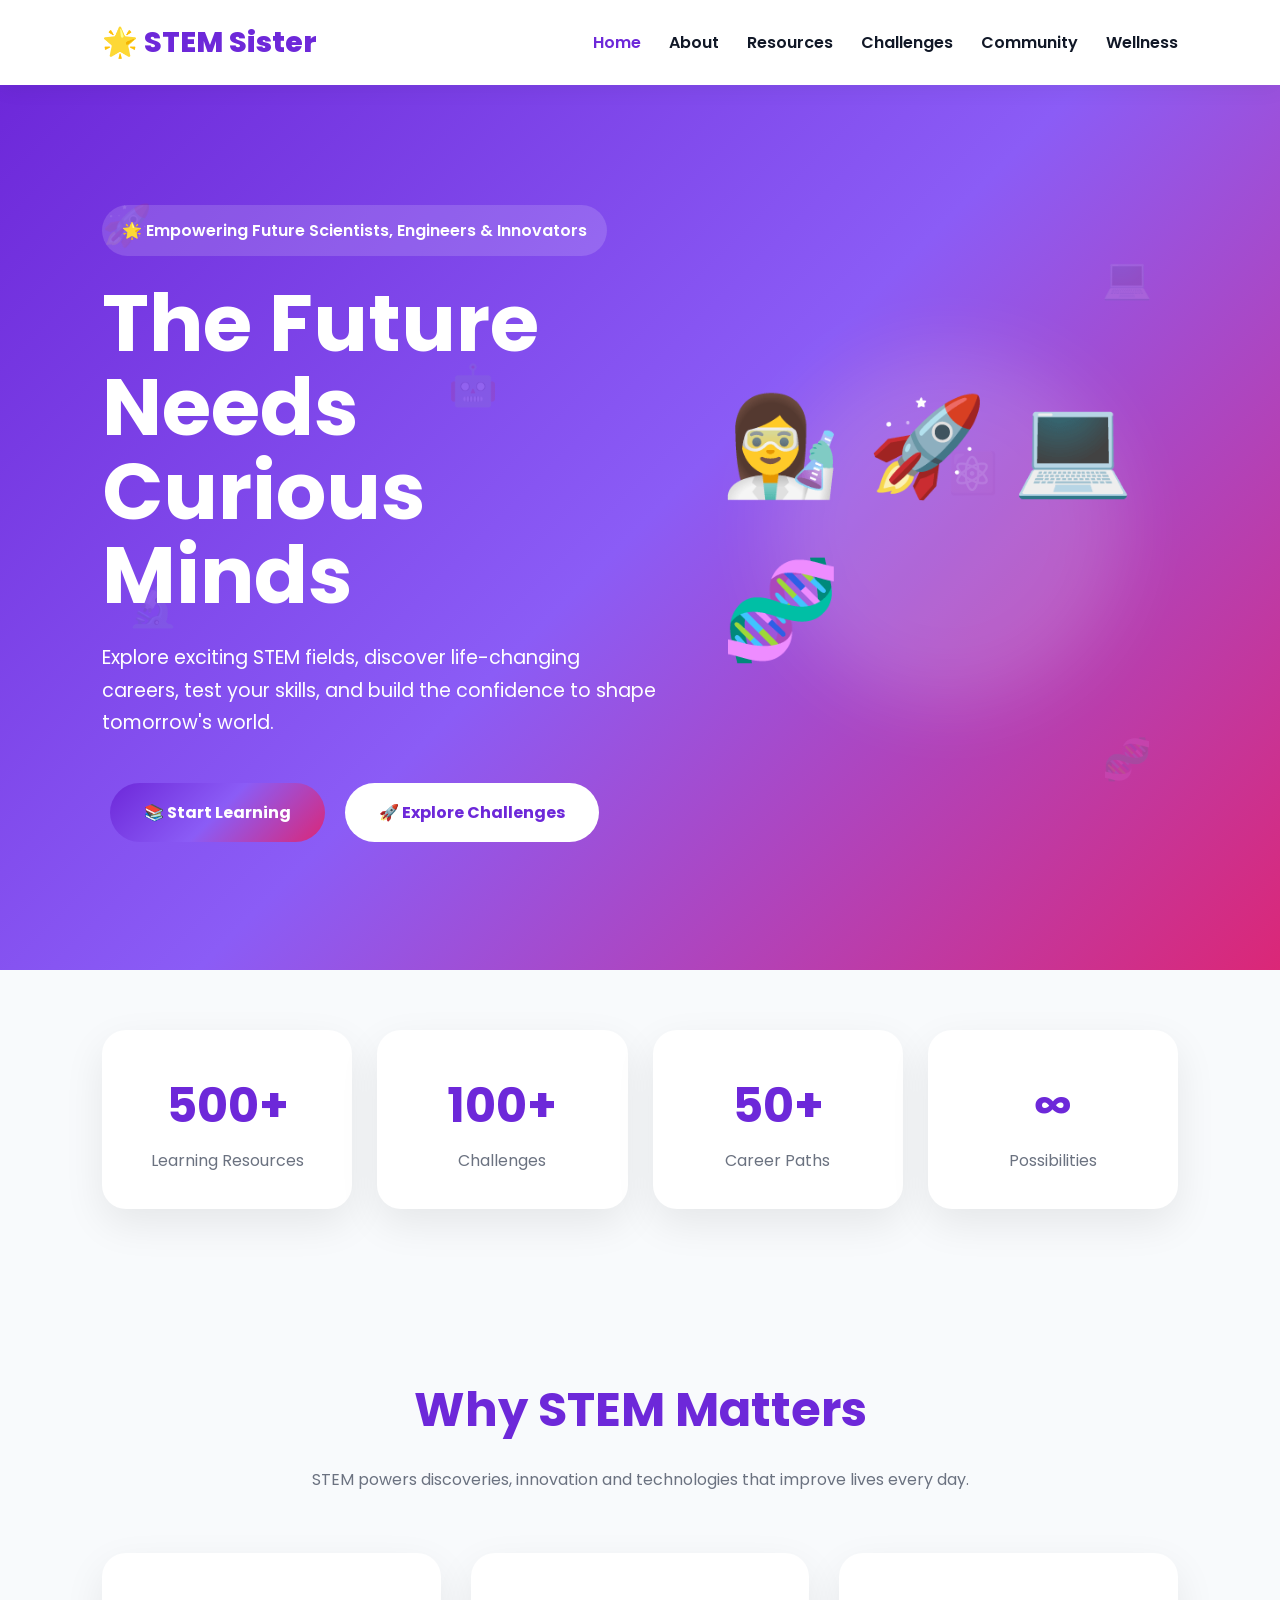
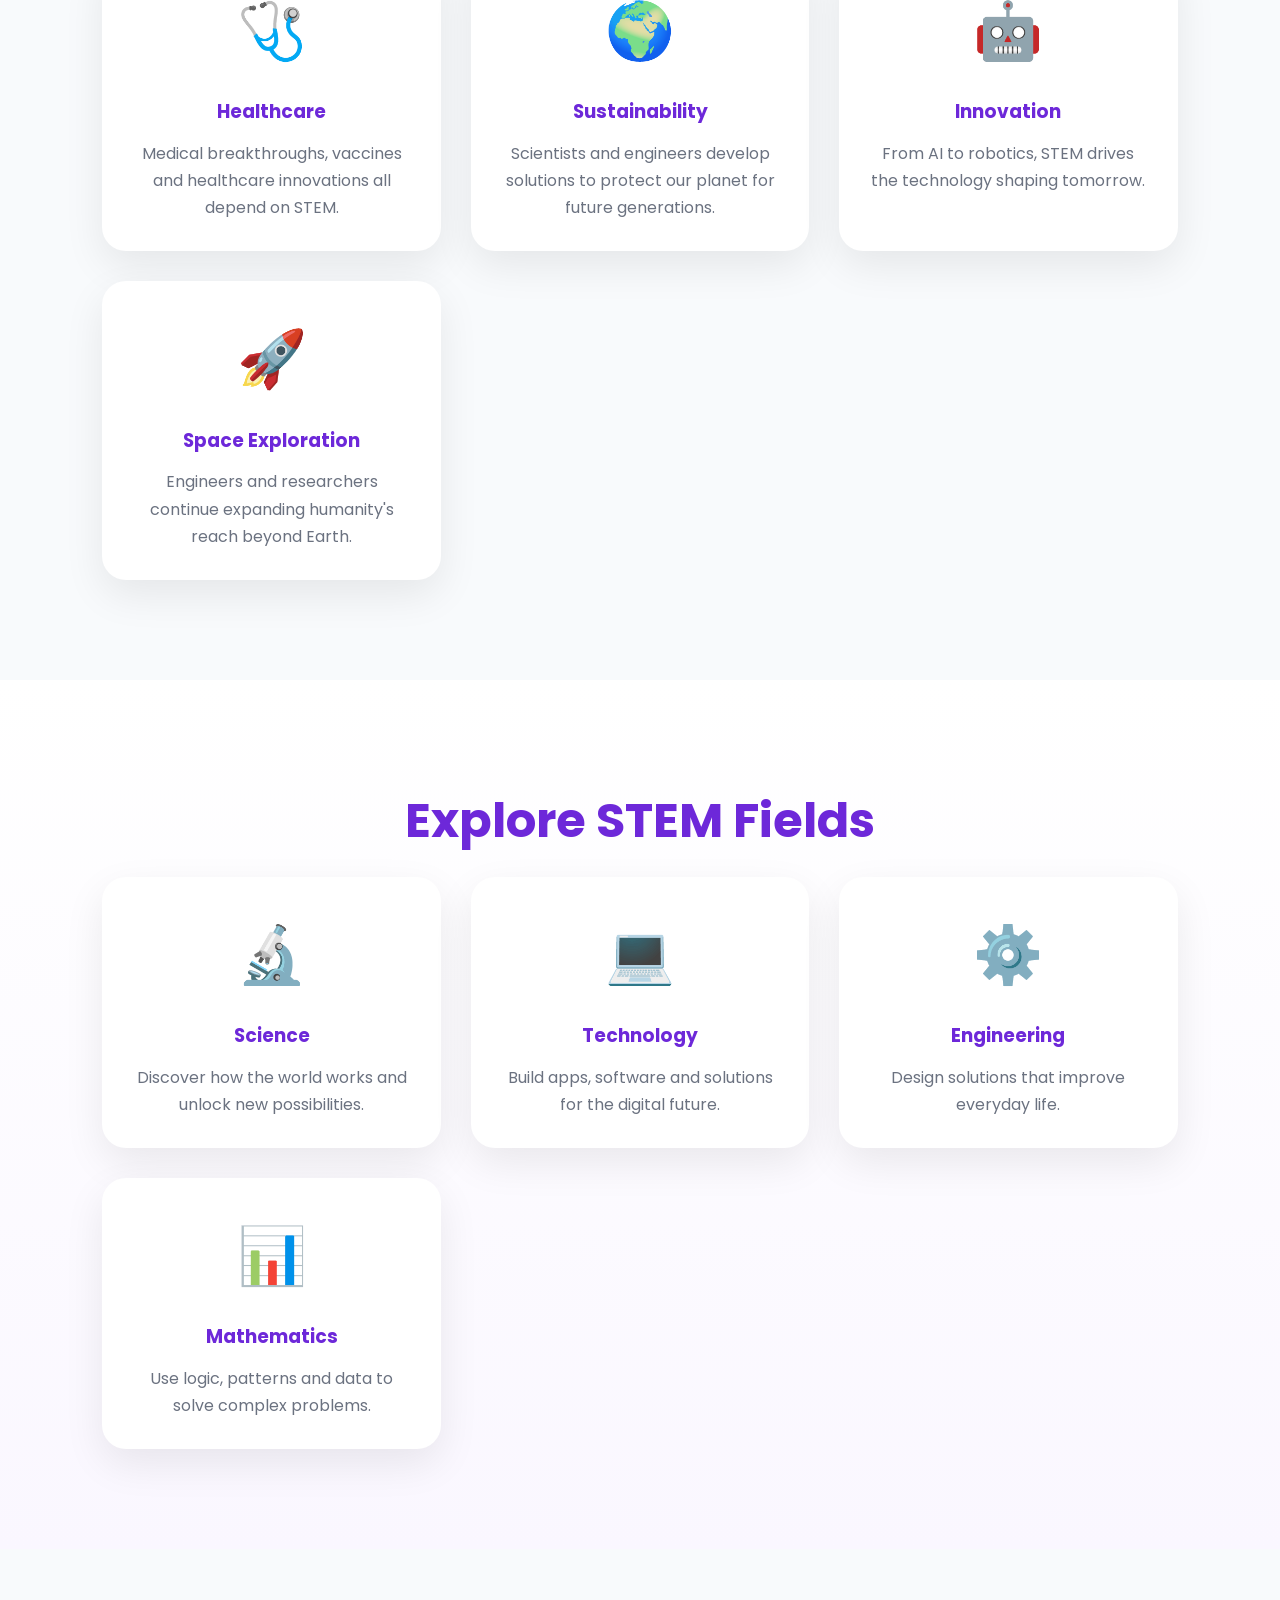
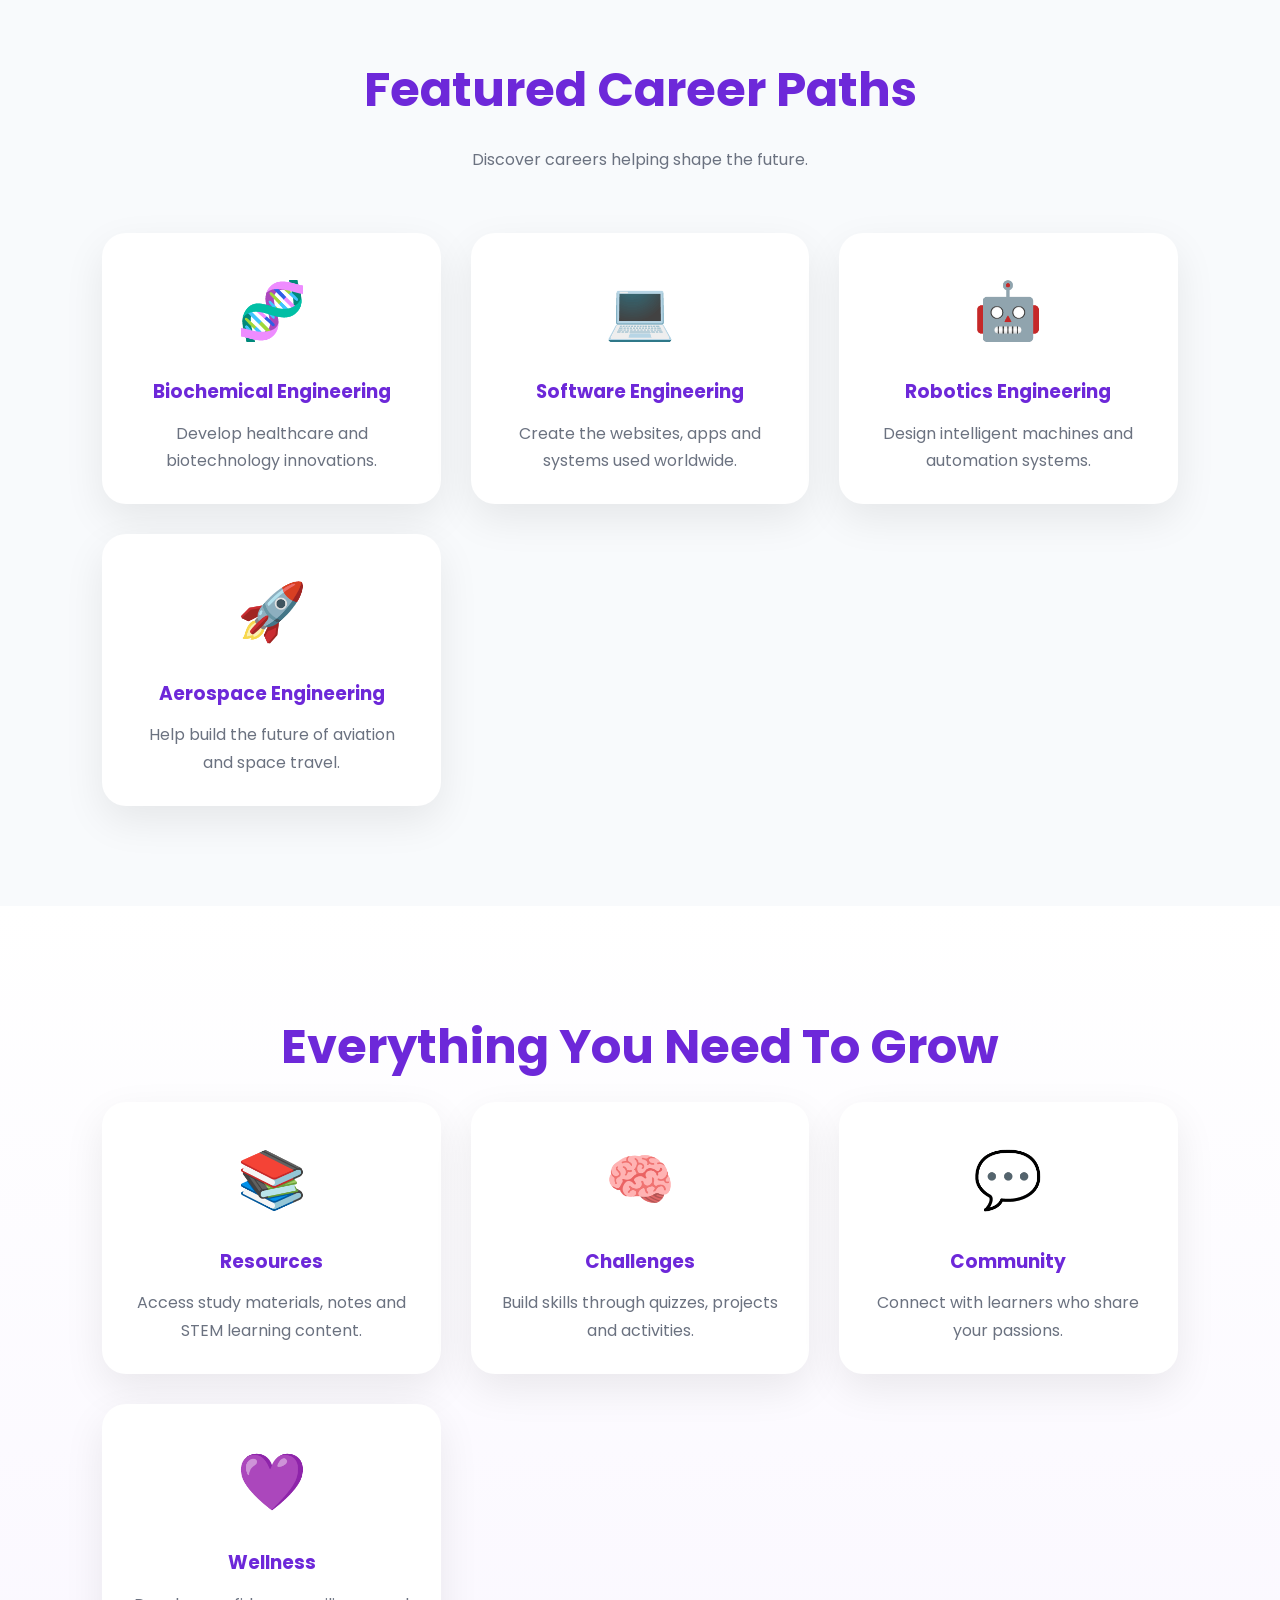
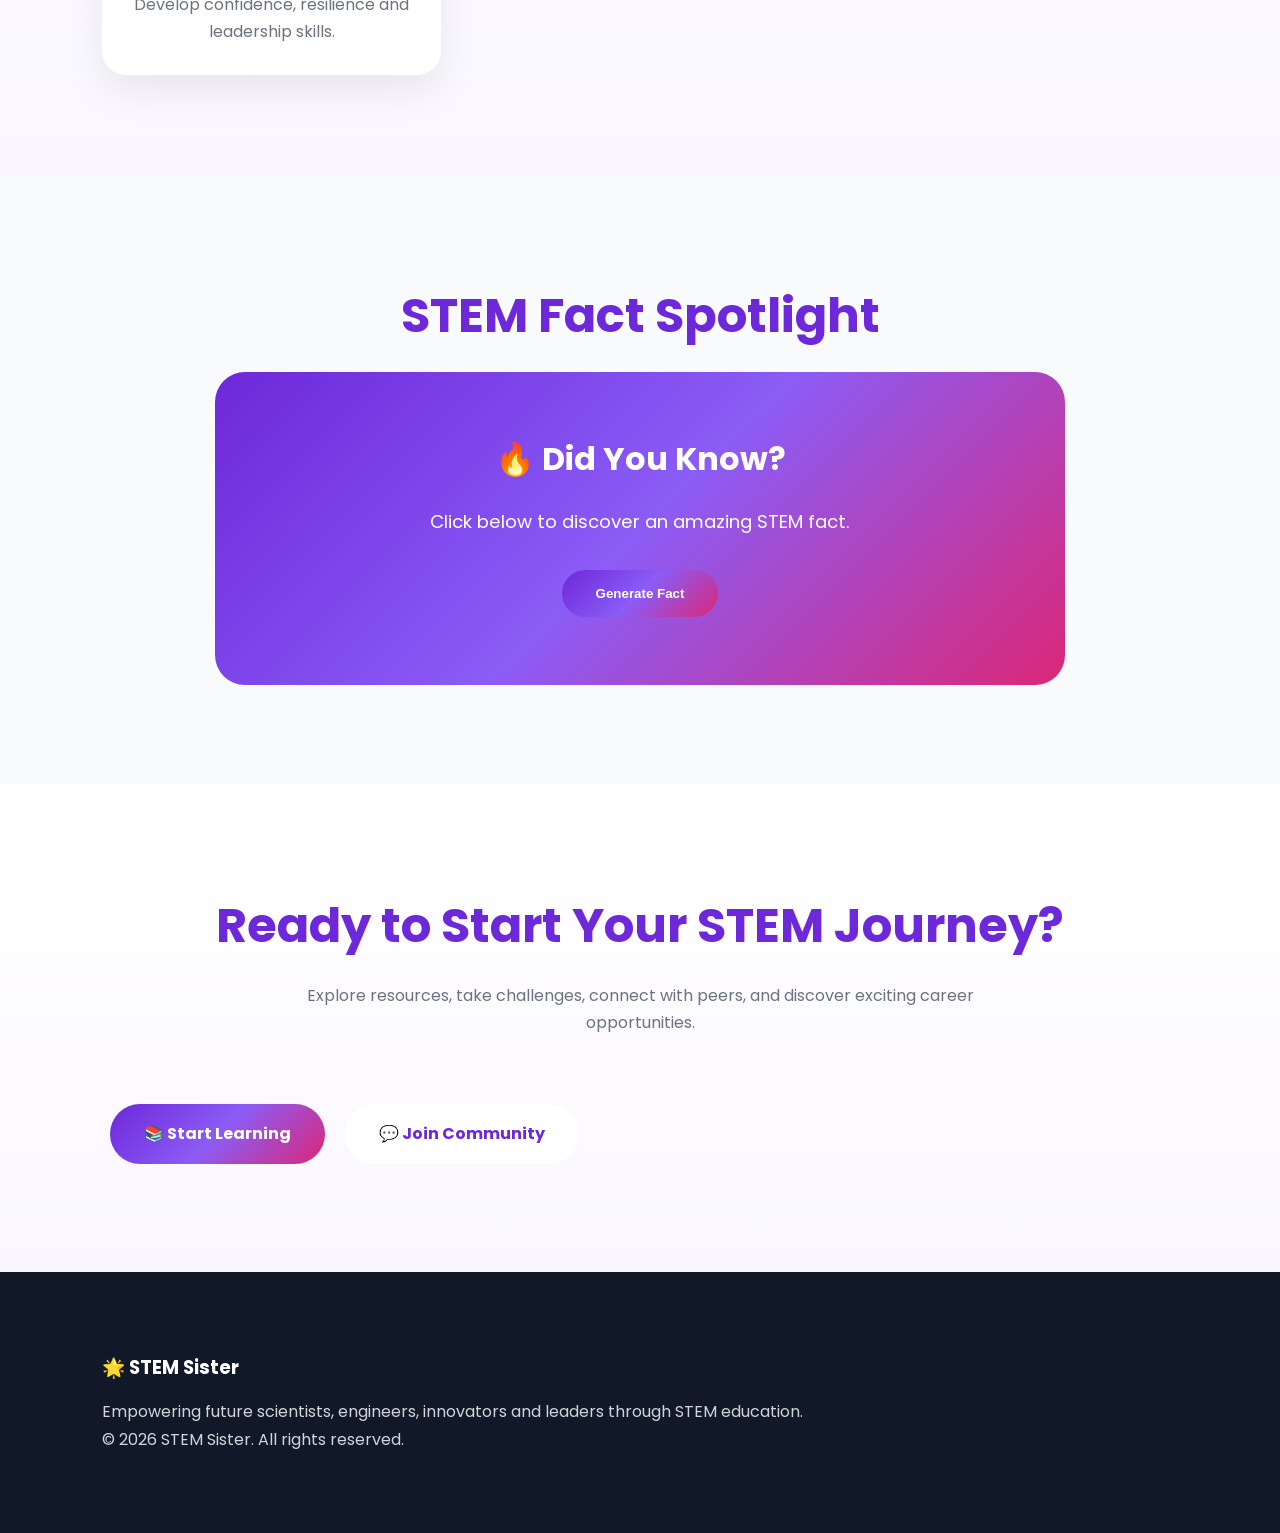
==== commit b4059f9f: "Add STEM fact section and call to action" ====
--- a/index.html
+++ b/index.html
@@ -398,15 +398,12 @@
     <!-- =========================
          STEM FACT
     ========================= -->
-
     <section class="reveal">
-
         <h2 class="section-title">
             STEM Fact Spotlight
         </h2>
 
         <div class="highlight-card">
-
             <h3>🔥 Did You Know?</h3>
 
             <p id="factText">
@@ -414,4 +411,95 @@
             </p>
 
             <button class="btn" onclick="newFact()">
+                Generate Fact
+            </button>
+        </div>
+    </section>
+
+    <!-- =========================
+         CALL TO ACTION
+    ========================= -->
+    <section class="alt-section reveal">
+        <h2 class="section-title">
+            Ready to Start Your STEM Journey?
+        </h2>
+
+        <p class="section-subtitle">
+            Explore resources, take challenges, connect with peers,
+            and discover exciting career opportunities.
+        </p>
+
+        <div class="hero-buttons" style="justify-content:center;">
+            <a href="textbooks.html" class="btn">
+                📚 Start Learning
+            </a>
+
+            <a href="discussions.html" class="btn secondary">
+                💬 Join Community
+            </a>
+        </div>
+    </section>
+
+    <!-- =========================
+         FOOTER
+    ========================= -->
+    <footer>
+        <div class="footer-content">
+            <h3>🌟 STEM Sister</h3>
+
+            <p>
+                Empowering future scientists, engineers,
+                innovators and leaders through STEM education.
+            </p>
+
+            <p>
+                © 2026 STEM Sister. All rights reserved.
+            </p>
+        </div>
+    </footer>
+
+    <!-- =========================
+         JAVASCRIPT
+    ========================= -->
+    <script>
+        const facts = [
+            "Ada Lovelace is widely considered the world's first computer programmer.",
+            "The International Space Station travels around Earth at about 28,000 km/h.",
+            "A single DNA strand in your body can be over 2 meters long when stretched.",
+            "GPS technology relies on advanced mathematics and engineering.",
+            "The human brain contains approximately 86 billion neurons.",
+            "Robotics is one of the fastest-growing engineering fields.",
+            "Women have played key roles in many major scientific discoveries.",
+            "Artificial intelligence is transforming healthcare, education, and technology.",
+            "Engineers helped create the internet used by billions worldwide.",
+            "Space probes have traveled beyond our solar system."
+        ];
+
+        function newFact() {
+            const fact =
+                facts[Math.floor(Math.random() * facts.length)];
+
+            document.getElementById("factText").textContent = fact;
+        }
+
+        // Reveal animation
+        const reveals = document.querySelectorAll(".reveal");
+
+        function revealOnScroll() {
+            reveals.forEach(item => {
+                const windowHeight = window.innerHeight;
+                const elementTop = item.getBoundingClientRect().top;
+
+                if (elementTop < windowHeight - 100) {
+                    item.classList.add("active");
+                }
+            });
+        }
+
+        window.addEventListener("scroll", revealOnScroll);
+        revealOnScroll();
+    </script>
+
+</body>
+</html>
             
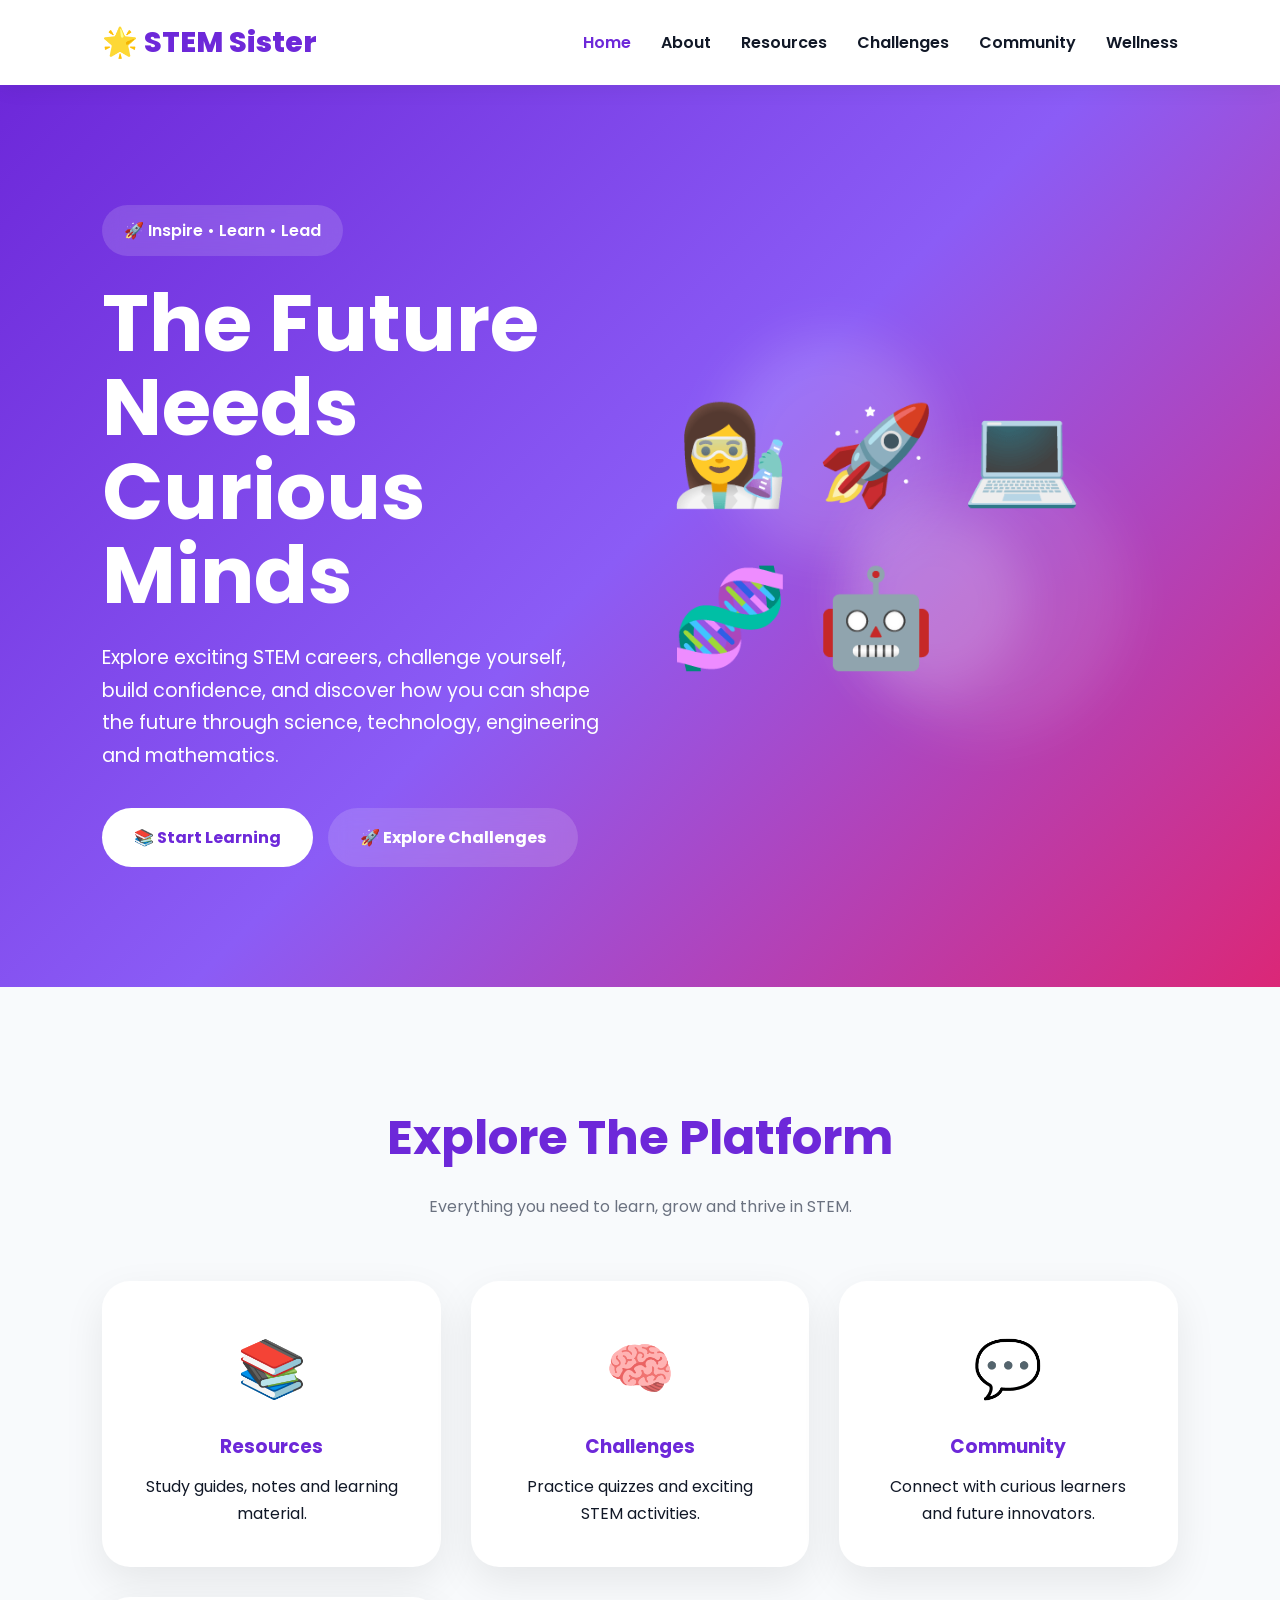
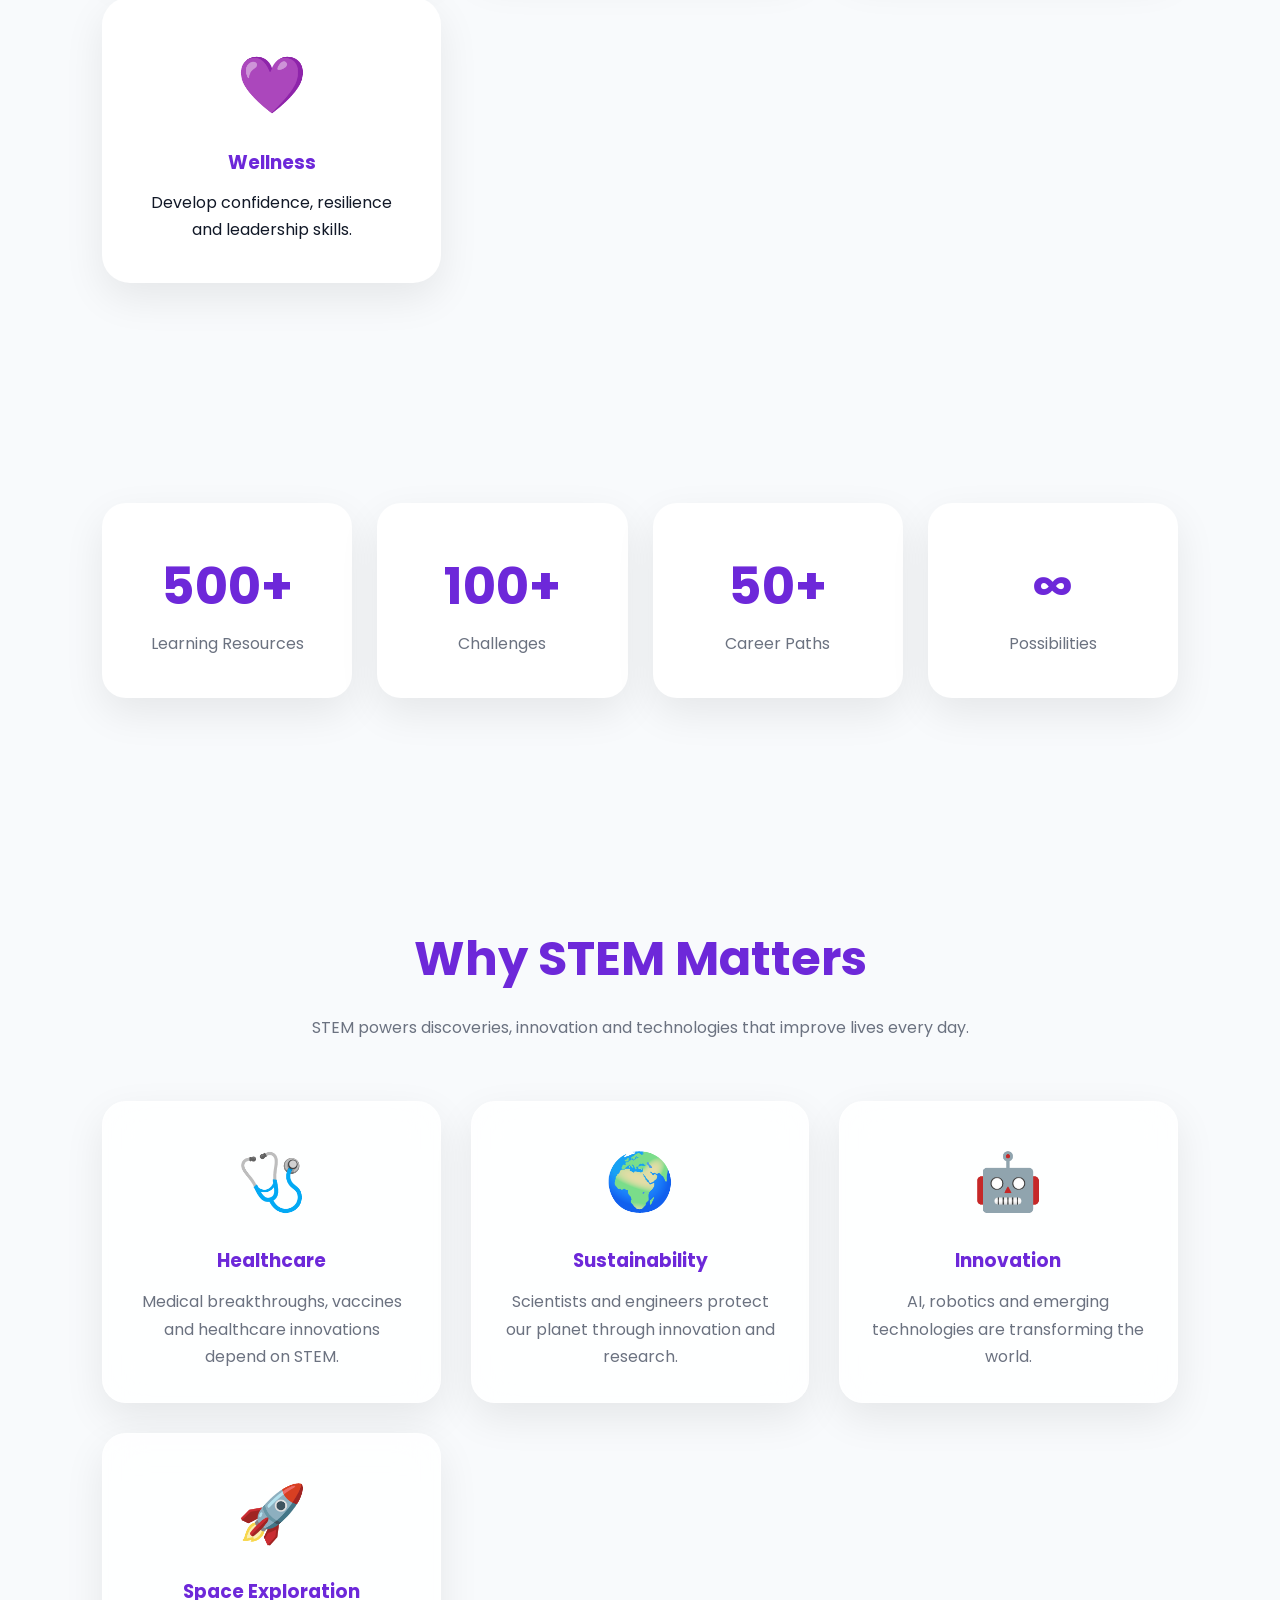
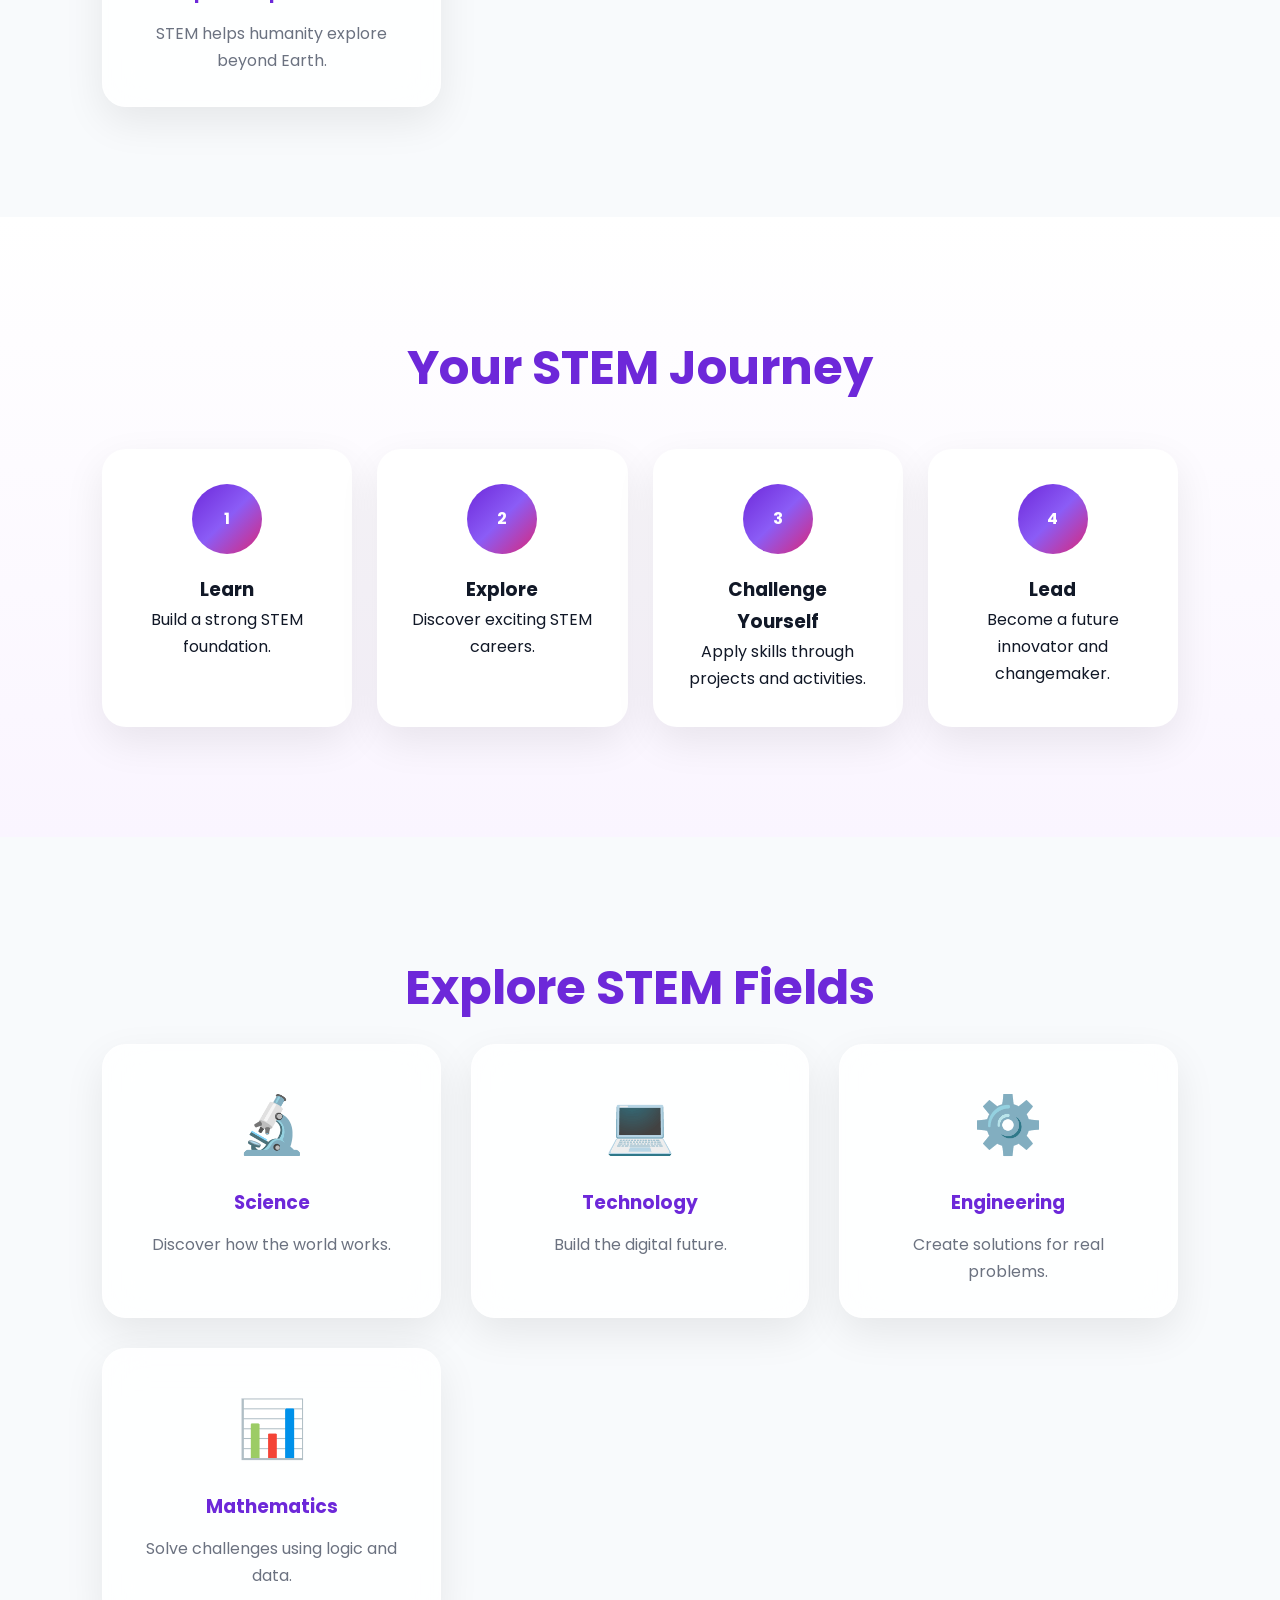
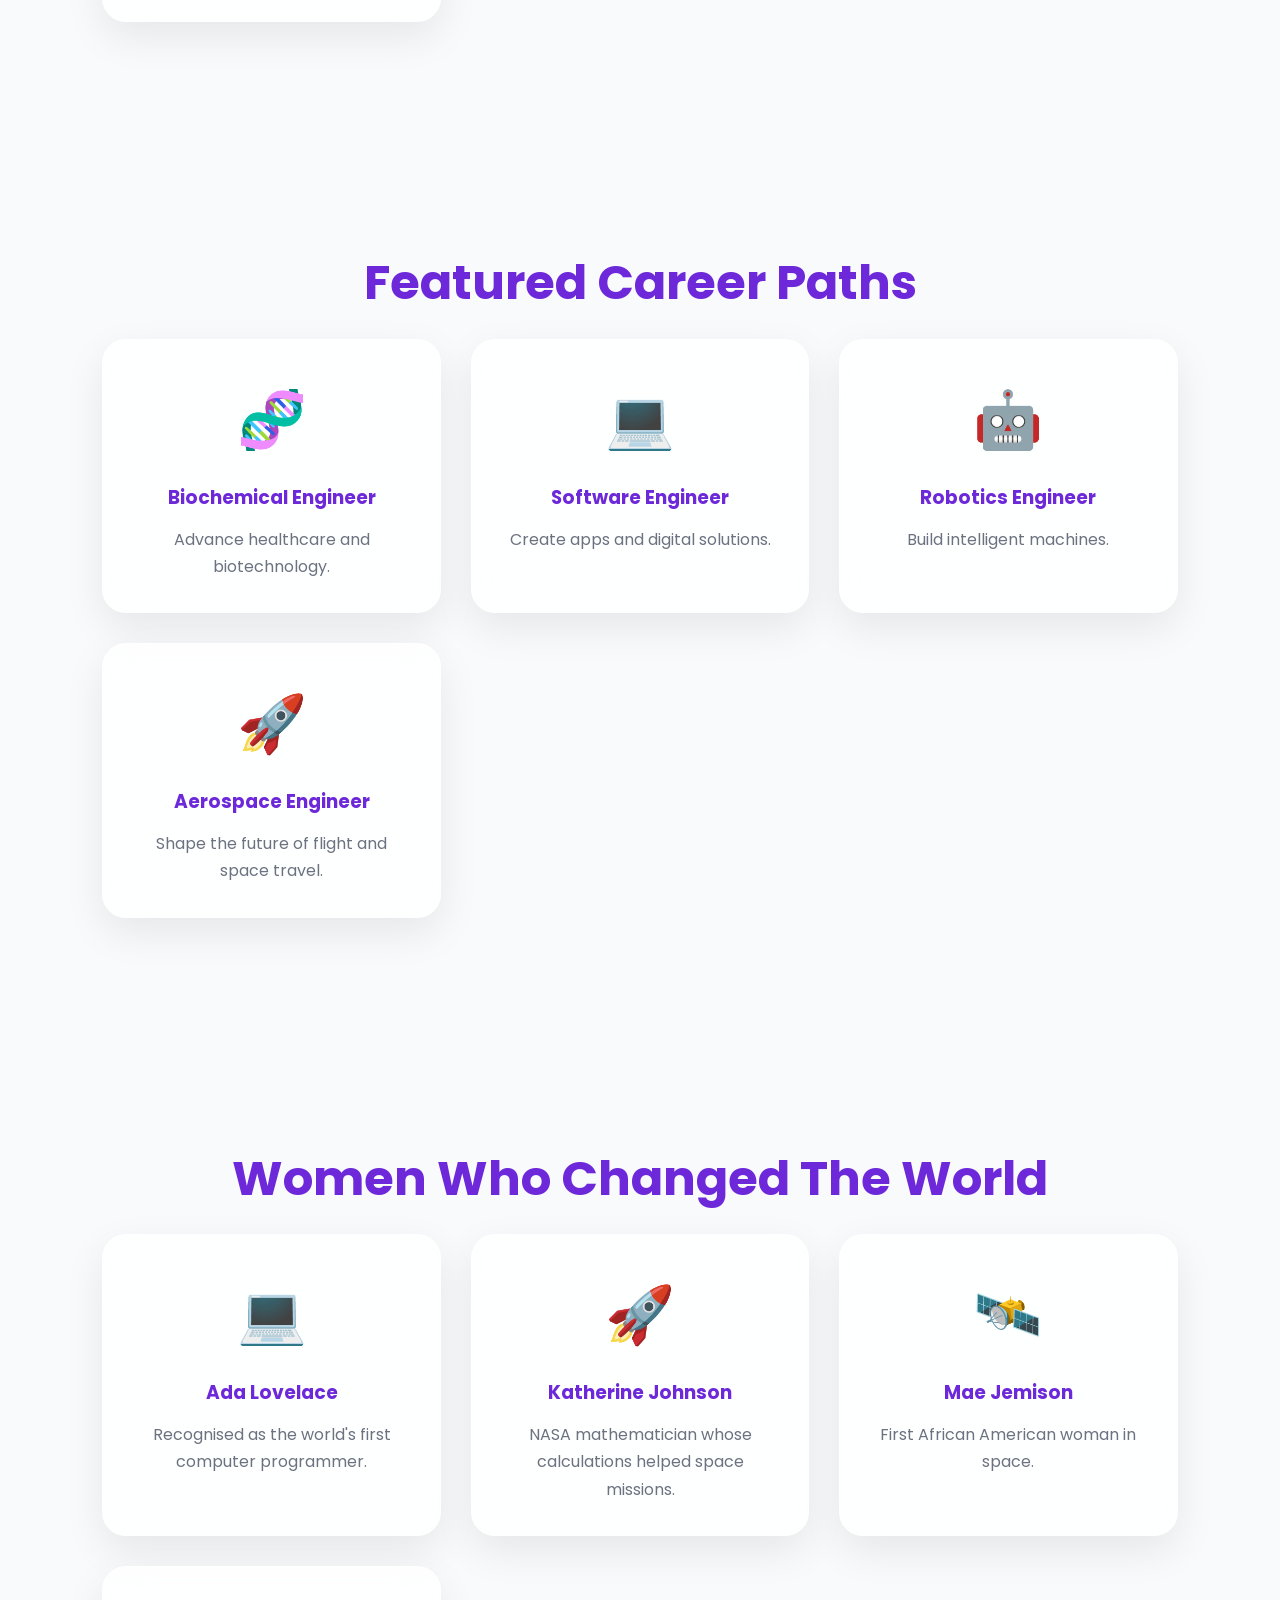
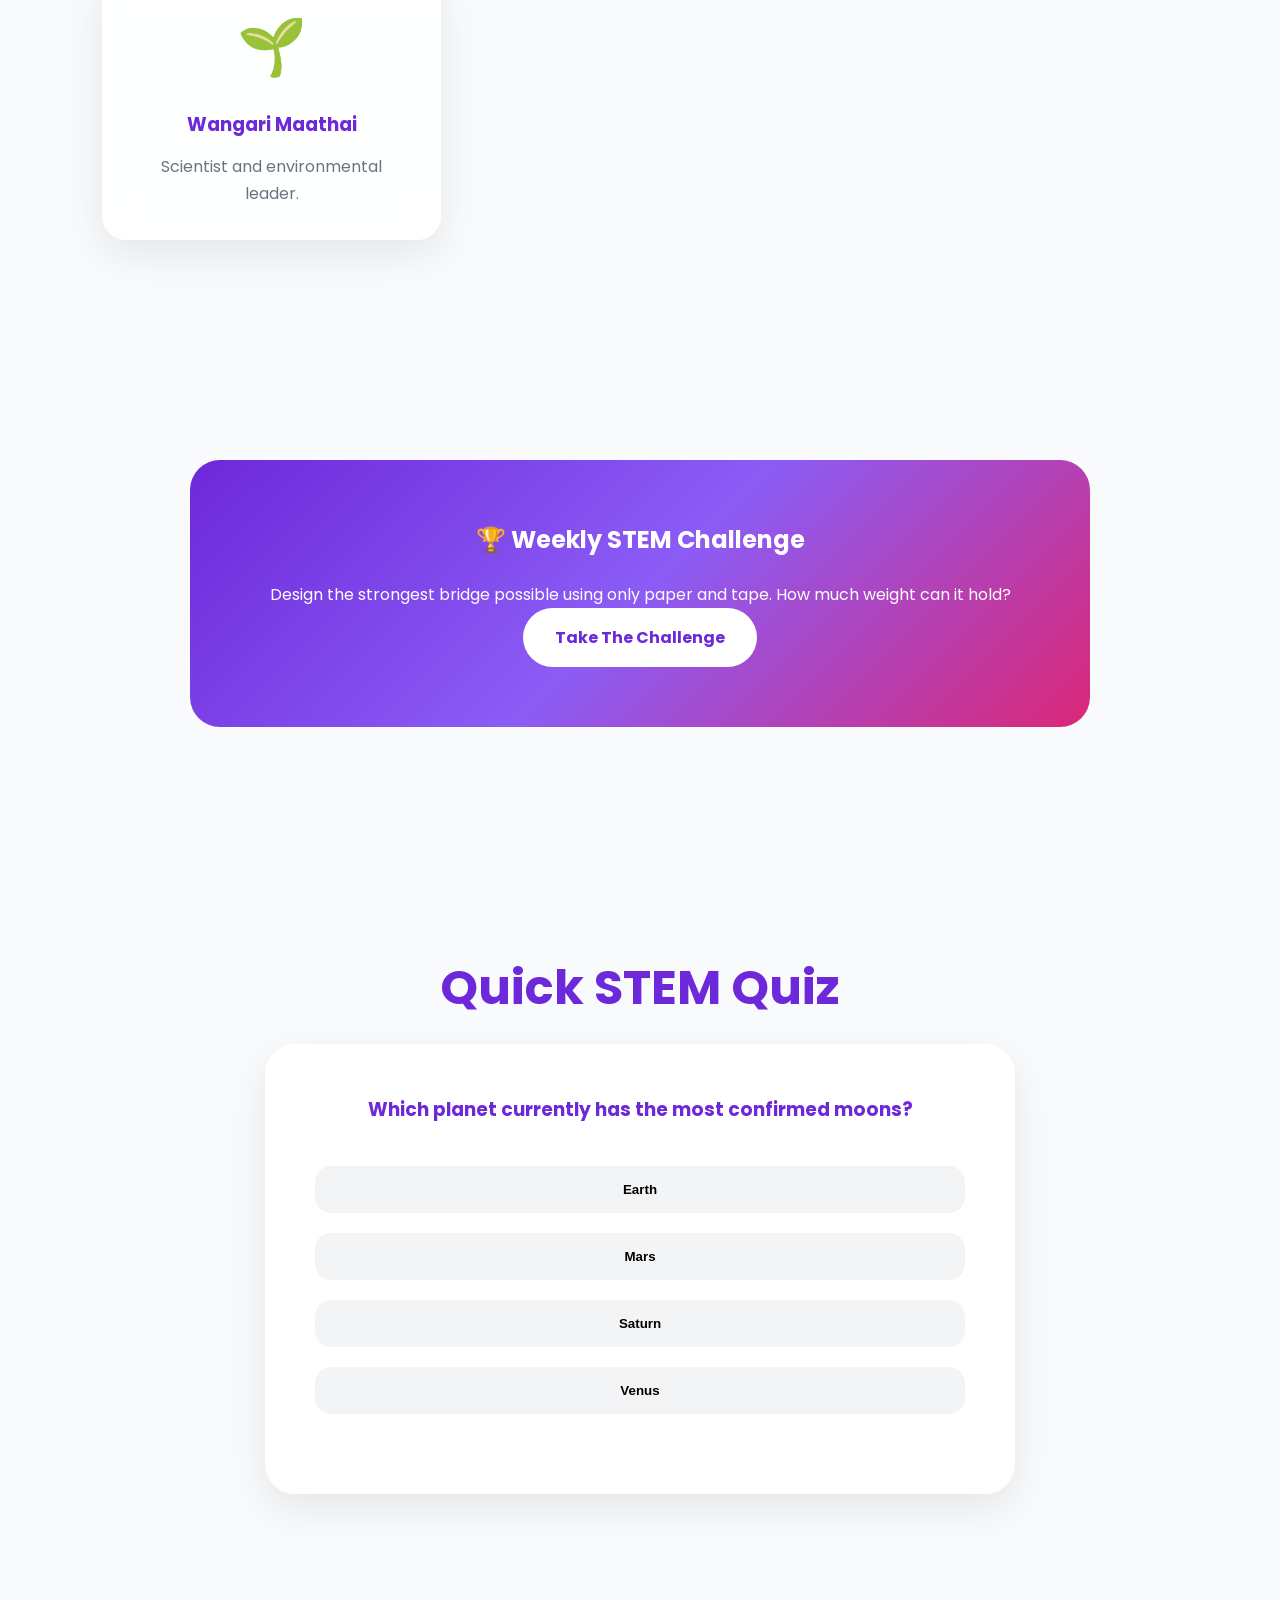
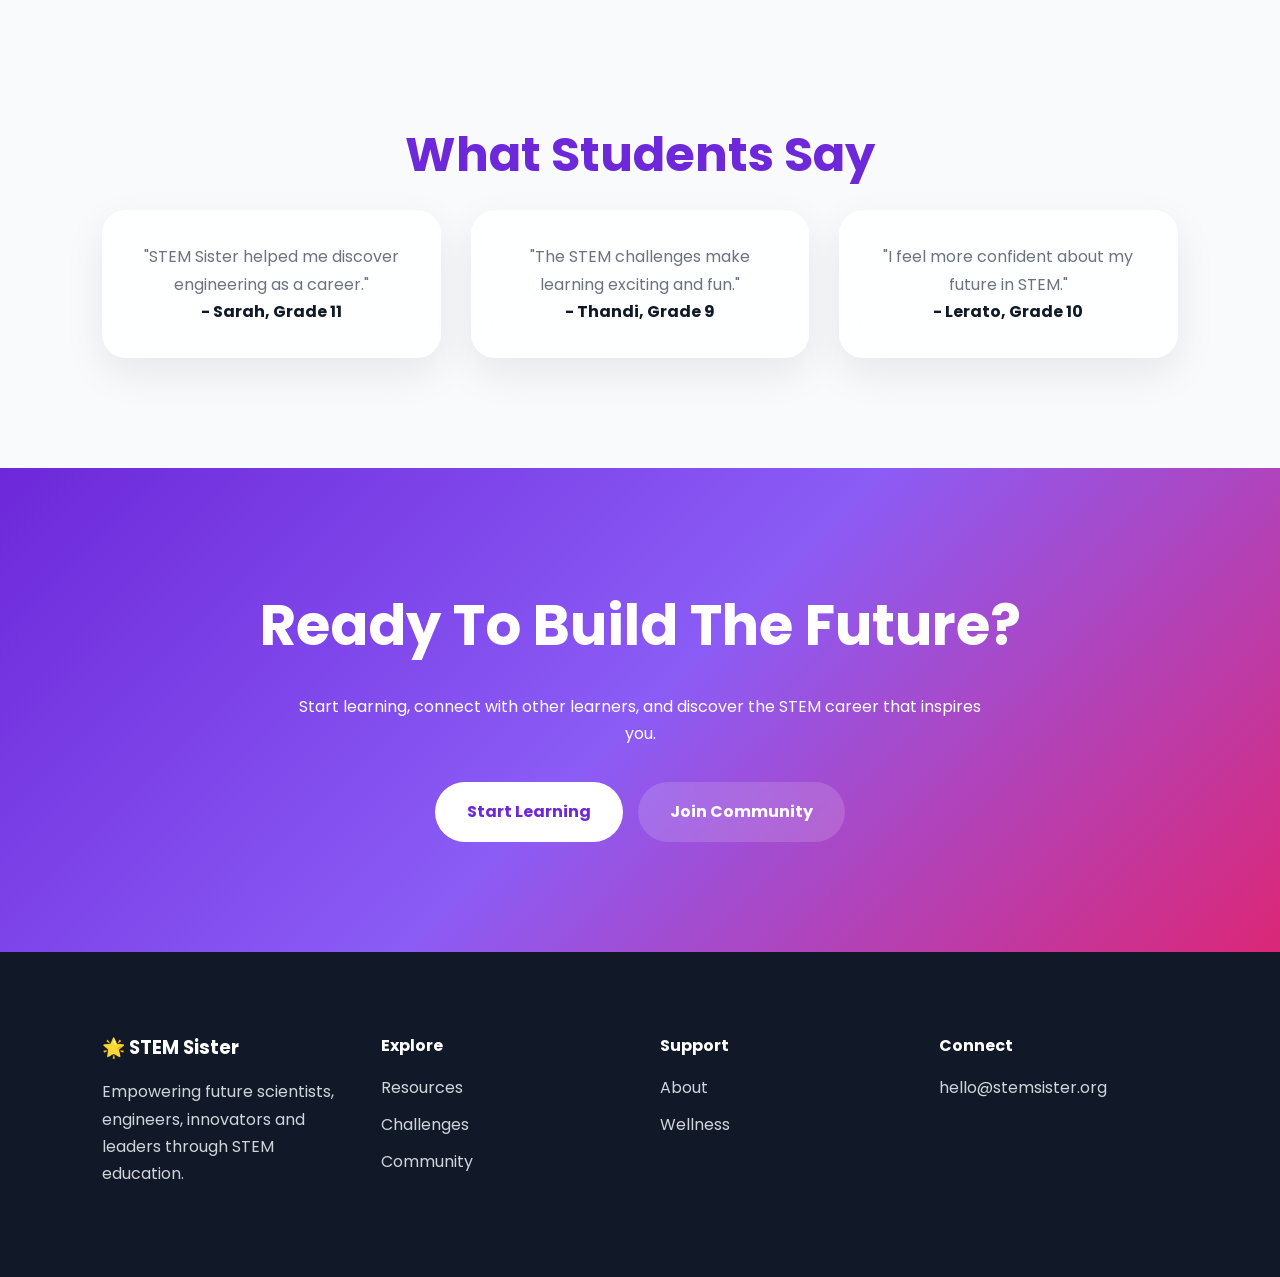
==== commit 23f29e9e: "Revise content and title for improved messaging Updated title and various content sections to enhanc" ====
--- a/index.html
+++ b/index.html
@@ -2,135 +2,163 @@
 <html lang="en">
 
 <head>
-
     <meta charset="UTF-8">
     <meta name="viewport" content="width=device-width, initial-scale=1.0">
 
-    <title>STEM Sister | Learn • Explore • Innovate</title>
+    <title>STEM Sister | Empowering Future Innovators</title>
 
     <link rel="stylesheet" href="styles.css">
-
 </head>
 
 <body>
 
-    <!-- =========================
+    <!-- PROGRESS BAR -->
+    <div id="progress-bar"></div>
+
+    <!-- ==================================
          NAVIGATION
-    ========================= -->
+    =================================== -->
 
     <nav>
-
-        <div class="logo">
-            🌟 STEM Sister
-        </div>
+        <div class="logo">🌟 STEM Sister</div>
 
         <ul class="nav-links">
-
             <li><a href="index.html" class="active">Home</a></li>
             <li><a href="about.html">About</a></li>
             <li><a href="textbooks.html">Resources</a></li>
             <li><a href="tests.html">Challenges</a></li>
             <li><a href="discussions.html">Community</a></li>
             <li><a href="wellness.html">Wellness</a></li>
-
         </ul>
-
     </nav>
 
-    <!-- =========================
+    <!-- ==================================
          HERO
-    ========================= -->
+    =================================== -->
 
     <section class="hero">
 
-        <div class="floating-icons">
-
-            <span>🚀</span>
-            <span>💻</span>
-            <span>🔬</span>
-            <span>🧬</span>
-            <span>⚛️</span>
-            <span>🤖</span>
-
-        </div>
-
-        <div class="hero-grid">
-
-            <div class="hero-content">
-
-                <span class="tagline">
-                    🌟 Empowering Future Scientists, Engineers & Innovators
-                </span>
-
-                <h1>
-                    The Future Needs
-                    Curious Minds
-                </h1>
-
-                <p>
-                    Explore exciting STEM fields, discover life-changing careers,
-                    test your skills, and build the confidence to shape tomorrow's world.
-                </p>
-
-                <div class="hero-buttons">
-
-                    <a href="textbooks.html" class="btn">
-                        📚 Start Learning
-                    </a>
-
-                    <a href="tests.html" class="btn secondary">
-                        🚀 Explore Challenges
-                    </a>
-
-                </div>
-
-            </div>
-
-            <div class="hero-image">
-
-                <div class="glow-orb"></div>
-
-                <div class="hero-stem">
-                    👩‍🔬 🚀 💻 🧬
-                </div>
-
-            </div>
-
-        </div>
-
-    </section>
-
-    <!-- =========================
+        <div class="hero-content">
+
+            <span class="hero-badge">
+                🚀 Inspire • Learn • Lead
+            </span>
+
+            <h1>
+                The Future Needs
+                Curious Minds
+            </h1>
+
+            <p>
+                Explore exciting STEM careers, challenge yourself,
+                build confidence, and discover how you can shape
+                the future through science, technology,
+                engineering and mathematics.
+            </p>
+
+            <div class="hero-buttons">
+
+                <a href="textbooks.html" class="btn">
+                    📚 Start Learning
+                </a>
+
+                <a href="tests.html" class="btn secondary">
+                    🚀 Explore Challenges
+                </a>
+
+            </div>
+
+        </div>
+
+        <div class="hero-visual">
+
+            <div class="orb orb1"></div>
+            <div class="orb orb2"></div>
+            <div class="orb orb3"></div>
+
+            <div class="hero-icons">
+                👩‍🔬 🚀 💻 🧬 🤖
+            </div>
+
+        </div>
+
+    </section>
+
+    <!-- ==================================
+         QUICK ACCESS
+    =================================== -->
+
+    <section class="reveal">
+
+        <h2 class="section-title">
+            Explore The Platform
+        </h2>
+
+        <p class="section-subtitle">
+            Everything you need to learn, grow and thrive in STEM.
+        </p>
+
+        <div class="quick-grid">
+
+            <a href="textbooks.html" class="feature-tile">
+                <span>📚</span>
+                <h3>Resources</h3>
+                <p>Study guides, notes and learning material.</p>
+            </a>
+
+            <a href="tests.html" class="feature-tile">
+                <span>🧠</span>
+                <h3>Challenges</h3>
+                <p>Practice quizzes and exciting STEM activities.</p>
+            </a>
+
+            <a href="discussions.html" class="feature-tile">
+                <span>💬</span>
+                <h3>Community</h3>
+                <p>Connect with curious learners and future innovators.</p>
+            </a>
+
+            <a href="wellness.html" class="feature-tile">
+                <span>💜</span>
+                <h3>Wellness</h3>
+                <p>Develop confidence, resilience and leadership skills.</p>
+            </a>
+
+        </div>
+
+    </section>
+
+    <!-- ==================================
          STATS
-    ========================= -->
-
-    <section class="stats-bar reveal">
+    =================================== -->
+
+    <section class="stats-section reveal">
 
         <div class="stat-box">
-            <h3>500+</h3>
+            <h2 class="counter" data-target="500">0</h2>
             <p>Learning Resources</p>
         </div>
 
         <div class="stat-box">
-            <h3>100+</h3>
+            <h2 class="counter" data-target="100">0</h2>
             <p>Challenges</p>
         </div>
 
         <div class="stat-box">
-            <h3>50+</h3>
+            <h2 class="counter" data-target="50">0</h2>
             <p>Career Paths</p>
         </div>
 
         <div class="stat-box">
-            <h3>∞</h3>
+            <h2>∞</h2>
             <p>Possibilities</p>
         </div>
 
     </section>
 
-    <!-- =========================
+    <!-- ==================================
          WHY STEM
-    ========================= -->
+    =================================== -->
 
     <section class="reveal">
 
@@ -139,71 +167,96 @@
         </h2>
 
         <p class="section-subtitle">
-            STEM powers discoveries, innovation and technologies that improve lives every day.
+            STEM powers discoveries, innovation and technologies
+            that improve lives every day.
         </p>
 
         <div class="grid">
 
             <div class="card">
-
                 <div class="icon">🩺</div>
-
                 <h3>Healthcare</h3>
-
-                <p>
-                    Medical breakthroughs, vaccines and healthcare innovations
-                    all depend on STEM.
-                </p>
-
+                <p>
+                    Medical breakthroughs, vaccines and healthcare
+                    innovations depend on STEM.
+                </p>
             </div>
 
             <div class="card">
-
                 <div class="icon">🌍</div>
-
                 <h3>Sustainability</h3>
-
-                <p>
-                    Scientists and engineers develop solutions to protect
-                    our planet for future generations.
-                </p>
-
+                <p>
+                    Scientists and engineers protect our planet
+                    through innovation and research.
+                </p>
             </div>
 
             <div class="card">
-
                 <div class="icon">🤖</div>
-
                 <h3>Innovation</h3>
-
-                <p>
-                    From AI to robotics, STEM drives the technology shaping tomorrow.
-                </p>
-
+                <p>
+                    AI, robotics and emerging technologies
+                    are transforming the world.
+                </p>
             </div>
 
             <div class="card">
-
                 <div class="icon">🚀</div>
-
                 <h3>Space Exploration</h3>
-
-                <p>
-                    Engineers and researchers continue expanding
-                    humanity's reach beyond Earth.
-                </p>
-
-            </div>
-
-        </div>
-
-    </section>
-
-    <!-- =========================
+                <p>
+                    STEM helps humanity explore beyond Earth.
+                </p>
+            </div>
+
+        </div>
+
+    </section>
+
+    <!-- ==================================
+         STEM JOURNEY
+    =================================== -->
+
+    <section class="pathway-section reveal">
+
+        <h2 class="section-title">
+            Your STEM Journey
+        </h2>
+
+        <div class="timeline">
+
+            <div class="step">
+                <span>1</span>
+                <h3>Learn</h3>
+                <p>Build a strong STEM foundation.</p>
+            </div>
+
+            <div class="step">
+                <span>2</span>
+                <h3>Explore</h3>
+                <p>Discover exciting STEM careers.</p>
+            </div>
+
+            <div class="step">
+                <span>3</span>
+                <h3>Challenge Yourself</h3>
+                <p>Apply skills through projects and activities.</p>
+            </div>
+
+            <div class="step">
+                <span>4</span>
+                <h3>Lead</h3>
+                <p>Become a future innovator and changemaker.</p>
+            </div>
+
+        </div>
+
+    </section>
+
+    <!-- ==================================
          STEM FIELDS
-    ========================= -->
-
-    <section class="alt-section reveal">
+    =================================== -->
+
+    <section class="reveal">
 
         <h2 class="section-title">
             Explore STEM Fields
@@ -212,60 +265,36 @@
         <div class="career-grid">
 
             <div class="career-card">
-
                 <div class="icon">🔬</div>
-
                 <h3>Science</h3>
-
-                <p>
-                    Discover how the world works and unlock new possibilities.
-                </p>
-
-            </div>
-
-            <div class="career-card">
-
+                <p>Discover how the world works.</p>
+            </div>
+
+            <div class="career-card">
                 <div class="icon">💻</div>
-
                 <h3>Technology</h3>
-
-                <p>
-                    Build apps, software and solutions for the digital future.
-                </p>
-
-            </div>
-
-            <div class="career-card">
-
+                <p>Build the digital future.</p>
+            </div>
+
+            <div class="career-card">
                 <div class="icon">⚙️</div>
-
                 <h3>Engineering</h3>
-
-                <p>
-                    Design solutions that improve everyday life.
-                </p>
-
-            </div>
-
-            <div class="career-card">
-
+                <p>Create solutions for real problems.</p>
+            </div>
+
+            <div class="career-card">
                 <div class="icon">📊</div>
-
                 <h3>Mathematics</h3>
-
-                <p>
-                    Use logic, patterns and data to solve complex problems.
-                </p>
-
-            </div>
-
-        </div>
-
-    </section>
-
-    <!-- =========================
-         FEATURED CAREERS
-    ========================= -->
+                <p>Solve challenges using logic and data.</p>
+            </div>
+
+        </div>
+
+    </section>
+
+    <!-- ==================================
+         CAREERS
+    =================================== -->
 
     <section class="reveal">
 
@@ -273,233 +302,344 @@
             Featured Career Paths
         </h2>
 
-        <p class="section-subtitle">
-            Discover careers helping shape the future.
+        <div class="career-grid">
+
+            <div class="career-card">
+                <div class="icon">🧬</div>
+                <h3>Biochemical Engineer</h3>
+                <p>Advance healthcare and biotechnology.</p>
+            </div>
+
+            <div class="career-card">
+                <div class="icon">💻</div>
+                <h3>Software Engineer</h3>
+                <p>Create apps and digital solutions.</p>
+            </div>
+
+            <div class="career-card">
+                <div class="icon">🤖</div>
+                <h3>Robotics Engineer</h3>
+                <p>Build intelligent machines.</p>
+            </div>
+
+            <div class="career-card">
+                <div class="icon">🚀</div>
+                <h3>Aerospace Engineer</h3>
+                <p>Shape the future of flight and space travel.</p>
+            </div>
+
+        </div>
+
+    </section>
+
+    <!-- ==================================
+         WOMEN IN STEM
+    =================================== -->
+
+    <section class="reveal">
+
+        <h2 class="section-title">
+            Women Who Changed The World
+        </h2>
+
+        <div class="career-grid">
+
+            <div class="career-card">
+                <div class="icon">💻</div>
+                <h3>Ada Lovelace</h3>
+                <p>Recognised as the world's first computer programmer.</p>
+            </div>
+
+            <div class="career-card">
+                <div class="icon">🚀</div>
+                <h3>Katherine Johnson</h3>
+                <p>NASA mathematician whose calculations helped space missions.</p>
+            </div>
+
+            <div class="career-card">
+                <div class="icon">🛰️</div>
+                <h3>Mae Jemison</h3>
+                <p>First African American woman in space.</p>
+            </div>
+
+            <div class="career-card">
+                <div class="icon">🌱</div>
+                <h3>Wangari Maathai</h3>
+                <p>Scientist and environmental leader.</p>
+            </div>
+
+        </div>
+
+    </section>
+
+    <!-- ==================================
+         WEEKLY CHALLENGE
+    =================================== -->
+
+    <section class="reveal">
+
+        <div class="highlight-card">
+
+            <h2>🏆 Weekly STEM Challenge</h2>
+
+            <p>
+                Design the strongest bridge possible using only paper
+                and tape. How much weight can it hold?
+            </p>
+
+            <a href="tests.html" class="btn">
+                Take The Challenge
+            </a>
+
+        </div>
+
+    </section>
+
+    <!-- ==================================
+         QUIZ
+    =================================== -->
+
+    <section class="reveal">
+
+        <h2 class="section-title">
+            Quick STEM Quiz
+        </h2>
+
+        <div class="quiz-card">
+
+            <h3>
+                Which planet currently has the most confirmed moons?
+            </h3>
+
+            <button onclick="checkAnswer(false)">Earth</button>
+            <button onclick="checkAnswer(false)">Mars</button>
+            <button onclick="checkAnswer(true)">Saturn</button>
+            <button onclick="checkAnswer(false)">Venus</button>
+
+            <p id="quizResult"></p>
+
+        </div>
+
+    </section>
+
+    <!-- ==================================
+         TESTIMONIALS
+    =================================== -->
+
+    <section class="reveal">
+
+        <h2 class="section-title">
+            What Students Say
+        </h2>
+
+        <div class="grid">
+
+            <div class="card">
+                <p>
+                    "STEM Sister helped me discover engineering as a career."
+                </p>
+                <strong>- Sarah, Grade 11</strong>
+            </div>
+
+            <div class="card">
+                <p>
+                    "The STEM challenges make learning exciting and fun."
+                </p>
+                <strong>- Thandi, Grade 9</strong>
+            </div>
+
+            <div class="card">
+                <p>
+                    "I feel more confident about my future in STEM."
+                </p>
+                <strong>- Lerato, Grade 10</strong>
+            </div>
+
+        </div>
+
+    </section>
+
+    <!-- ==================================
+         CTA
+    =================================== -->
+
+    <section class="cta-section reveal">
+
+        <h2>
+            Ready To Build The Future?
+        </h2>
+
+        <p>
+            Start learning, connect with other learners,
+            and discover the STEM career that inspires you.
         </p>
 
-        <div class="career-grid">
-
-            <div class="career-card">
-
-                <div class="icon">🧬</div>
-
-                <h3>Biochemical Engineering</h3>
-
-                <p>
-                    Develop healthcare and biotechnology innovations.
-                </p>
-
-            </div>
-
-            <div class="career-card">
-
-                <div class="icon">💻</div>
-
-                <h3>Software Engineering</h3>
-
-                <p>
-                    Create the websites, apps and systems used worldwide.
-                </p>
-
-            </div>
-
-            <div class="career-card">
-
-                <div class="icon">🤖</div>
-
-                <h3>Robotics Engineering</h3>
-
-                <p>
-                    Design intelligent machines and automation systems.
-                </p>
-
-            </div>
-
-            <div class="career-card">
-
-                <div class="icon">🚀</div>
-
-                <h3>Aerospace Engineering</h3>
-
-                <p>
-                    Help build the future of aviation and space travel.
-                </p>
-
-            </div>
-
-        </div>
-
-    </section>
-
-    <!-- =========================
-         FEATURES
-    ========================= -->
-
-    <section class="alt-section reveal">
-
-        <h2 class="section-title">
-            Everything You Need To Grow
-        </h2>
-
-        <div class="grid">
-
-            <div class="card">
-
-                <div class="icon">📚</div>
-
-                <h3>Resources</h3>
-
-                <p>
-                    Access study materials, notes and STEM learning content.
-                </p>
-
-            </div>
-
-            <div class="card">
-
-                <div class="icon">🧠</div>
-
-                <h3>Challenges</h3>
-
-                <p>
-                    Build skills through quizzes, projects and activities.
-                </p>
-
-            </div>
-
-            <div class="card">
-
-                <div class="icon">💬</div>
-
-                <h3>Community</h3>
-
-                <p>
-                    Connect with learners who share your passions.
-                </p>
-
-            </div>
-
-            <div class="card">
-
-                <div class="icon">💜</div>
-
-                <h3>Wellness</h3>
-
-                <p>
-                    Develop confidence, resilience and leadership skills.
-                </p>
-
-            </div>
-
-        </div>
-
-    </section>
-
-    <!-- =========================
-         STEM FACT
-    ========================= -->
-    <section class="reveal">
-        <h2 class="section-title">
-            STEM Fact Spotlight
-        </h2>
-
-        <div class="highlight-card">
-            <h3>🔥 Did You Know?</h3>
-
-            <p id="factText">
-                Click below to discover an amazing STEM fact.
-            </p>
-
-            <button class="btn" onclick="newFact()">
-                Generate Fact
-            </button>
-        </div>
-    </section>
-
-    <!-- =========================
-         CALL TO ACTION
-    ========================= -->
-    <section class="alt-section reveal">
-        <h2 class="section-title">
-            Ready to Start Your STEM Journey?
-        </h2>
-
-        <p class="section-subtitle">
-            Explore resources, take challenges, connect with peers,
-            and discover exciting career opportunities.
-        </p>
-
         <div class="hero-buttons" style="justify-content:center;">
+
             <a href="textbooks.html" class="btn">
-                📚 Start Learning
+                Start Learning
             </a>
 
             <a href="discussions.html" class="btn secondary">
-                💬 Join Community
+                Join Community
             </a>
-        </div>
-    </section>
-
-    <!-- =========================
+
+        </div>
+
+    </section>
+
+    <!-- ==================================
          FOOTER
-    ========================= -->
+    =================================== -->
+
     <footer>
-        <div class="footer-content">
-            <h3>🌟 STEM Sister</h3>
-
-            <p>
-                Empowering future scientists, engineers,
-                innovators and leaders through STEM education.
-            </p>
-
-            <p>
-                © 2026 STEM Sister. All rights reserved.
-            </p>
-        </div>
+
+        <div class="footer-grid">
+
+            <div>
+                <h3>🌟 STEM Sister</h3>
+
+                <p>
+                    Empowering future scientists, engineers,
+                    innovators and leaders through STEM education.
+                </p>
+            </div>
+
+            <div>
+                <h4>Explore</h4>
+
+                <a href="textbooks.html">Resources</a>
+                <a href="tests.html">Challenges</a>
+                <a href="discussions.html">Community</a>
+            </div>
+
+            <div>
+                <h4>Support</h4>
+
+                <a href="about.html">About</a>
+                <a href="wellness.html">Wellness</a>
+            </div>
+
+            <div>
+                <h4>Connect</h4>
+
+                <p>hello@stemsister.org</p>
+            </div>
+
+        </div>
+
     </footer>
 
-    <!-- =========================
+    <!-- ==================================
          JAVASCRIPT
-    ========================= -->
+    =================================== -->
+
     <script>
-        const facts = [
-            "Ada Lovelace is widely considered the world's first computer programmer.",
-            "The International Space Station travels around Earth at about 28,000 km/h.",
-            "A single DNA strand in your body can be over 2 meters long when stretched.",
-            "GPS technology relies on advanced mathematics and engineering.",
-            "The human brain contains approximately 86 billion neurons.",
-            "Robotics is one of the fastest-growing engineering fields.",
-            "Women have played key roles in many major scientific discoveries.",
-            "Artificial intelligence is transforming healthcare, education, and technology.",
-            "Engineers helped create the internet used by billions worldwide.",
-            "Space probes have traveled beyond our solar system."
-        ];
-
-        function newFact() {
-            const fact =
-                facts[Math.floor(Math.random() * facts.length)];
-
-            document.getElementById("factText").textContent = fact;
+
+        /* COUNTERS */
+
+        const counters = document.querySelectorAll('.counter');
+
+        counters.forEach(counter => {
+
+            const target = +counter.dataset.target;
+
+            const updateCounter = () => {
+
+                const current = +counter.innerText;
+
+                const increment = target / 80;
+
+                if (current < target) {
+
+                    counter.innerText =
+                        Math.ceil(current + increment);
+
+                    requestAnimationFrame(updateCounter);
+
+                } else {
+
+                    counter.innerText = target + "+";
+
+                }
+            };
+
+            updateCounter();
+
+        });
+
+        /* QUIZ */
+
+        function checkAnswer(correct) {
+
+            const result =
+                document.getElementById("quizResult");
+
+            if (correct) {
+
+                result.innerHTML =
+                    "✅ Correct! Saturn currently has the most confirmed moons.";
+
+                result.style.color = "#10b981";
+
+            } else {
+
+                result.innerHTML =
+                    "❌ Not quite. Try again.";
+
+                result.style.color = "#ef4444";
+            }
         }
 
-        // Reveal animation
-        const reveals = document.querySelectorAll(".reveal");
+        /* REVEAL ON SCROLL */
+
+        const reveals =
+            document.querySelectorAll(".reveal");
 
         function revealOnScroll() {
+
             reveals.forEach(item => {
-                const windowHeight = window.innerHeight;
-                const elementTop = item.getBoundingClientRect().top;
+
+                const windowHeight =
+                    window.innerHeight;
+
+                const elementTop =
+                    item.getBoundingClientRect().top;
 
                 if (elementTop < windowHeight - 100) {
+
                     item.classList.add("active");
                 }
             });
         }
 
-        window.addEventListener("scroll", revealOnScroll);
+        window.addEventListener(
+            "scroll",
+            revealOnScroll
+        );
+
         revealOnScroll();
+
+        /* PROGRESS BAR */
+
+        window.addEventListener("scroll", () => {
+
+            const winScroll =
+                document.documentElement.scrollTop;
+
+            const height =
+                document.documentElement.scrollHeight -
+                document.documentElement.clientHeight;
+
+            const scrolled =
+                (winScroll / height) * 100;
+
+            document.getElementById("progress-bar")
+                .style.width = scrolled + "%";
+        });
+
     </script>
 
 </body>
+
 </html>
-            
--- a/styles.css
+++ b/styles.css
@@ -1,8 +1,8 @@
 @import url('https://fonts.googleapis.com/css2?family=Poppins:wght@300;400;500;600;700;800&display=swap');
 
-/* =========================
-   ROOT
-========================= */
+/* ===================================
+   ROOT VARIABLES
+=================================== */
 
 :root{
 
@@ -15,28 +15,26 @@
 
     --white:#ffffff;
     --bg:#f8fafc;
-
     --border:#e5e7eb;
 
     --gradient:
-    linear-gradient(
-        135deg,
-        #6d28d9 0%,
-        #8b5cf6 50%,
-        #db2777 100%
-    );
+        linear-gradient(
+            135deg,
+            #6d28d9,
+            #8b5cf6,
+            #db2777
+        );
 
     --shadow:
-    0 15px 40px rgba(0,0,0,.08);
+        0 15px 40px rgba(0,0,0,.08);
 
     --shadow-hover:
-    0 20px 50px rgba(109,40,217,.18);
-
-}
-
-/* =========================
+        0 20px 50px rgba(109,40,217,.18);
+}
+
+/* ===================================
    RESET
-========================= */
+=================================== */
 
 *{
     margin:0;
@@ -56,33 +54,55 @@
 
     color:var(--dark);
 
+    overflow-x:hidden;
+
     line-height:1.7;
-
-    overflow-x:hidden;
-}
-
-/* =========================
+}
+
+/* ===================================
+   SCROLL BAR
+=================================== */
+
+#progress-bar{
+
+    position:fixed;
+
+    top:0;
+    left:0;
+
+    height:4px;
+
+    background:var(--gradient);
+
+    width:0;
+
+    z-index:9999;
+}
+
+/* ===================================
    NAVIGATION
-========================= */
+=================================== */
 
 nav{
 
     position:sticky;
     top:0;
+
     z-index:1000;
 
     display:flex;
+
     justify-content:space-between;
     align-items:center;
 
     padding:18px 8%;
 
-    background:rgba(255,255,255,.92);
+    background:rgba(255,255,255,.95);
 
     backdrop-filter:blur(20px);
 
     box-shadow:
-    0 5px 20px rgba(0,0,0,.05);
+        0 5px 20px rgba(0,0,0,.05);
 }
 
 .logo{
@@ -96,223 +116,177 @@
 
 .nav-links{
 
+    display:flex;
+
     list-style:none;
 
+    gap:30px;
+}
+
+.nav-links a{
+
+    text-decoration:none;
+
+    font-weight:600;
+
+    color:var(--dark);
+
+    transition:.3s;
+}
+
+.nav-links a:hover,
+.nav-links .active{
+
+    color:var(--primary);
+}
+
+/* ===================================
+   HERO
+=================================== */
+
+.hero{
+
+    min-height:90vh;
+
+    background:var(--gradient);
+
+    color:white;
+
+    display:grid;
+
+    grid-template-columns:1fr 1fr;
+
+    align-items:center;
+
+    gap:60px;
+
+    padding:120px 8%;
+
+    position:relative;
+
+    overflow:hidden;
+}
+
+.hero-badge{
+
+    display:inline-block;
+
+    background:rgba(255,255,255,.15);
+
+    backdrop-filter:blur(10px);
+
+    padding:12px 22px;
+
+    border-radius:999px;
+
+    margin-bottom:25px;
+
+    font-weight:600;
+}
+
+.hero h1{
+
+    font-size:5rem;
+
+    line-height:1.05;
+
+    margin-bottom:25px;
+}
+
+.hero p{
+
+    font-size:1.2rem;
+
+    max-width:650px;
+}
+
+.hero-buttons{
+
     display:flex;
 
-    gap:28px;
-}
-
-.nav-links a{
-
-    text-decoration:none;
-
-    color:var(--dark);
-
-    font-weight:600;
-
-    transition:.3s;
-}
-
-.nav-links a:hover,
-.nav-links a.active{
-
-    color:var(--primary);
-}
-
-/* =========================
-   HERO
-========================= */
-
-.hero{
-
-    min-height:90vh;
-
-    background:var(--gradient);
-
-    color:white;
+    gap:15px;
+
+    flex-wrap:wrap;
+
+    margin-top:35px;
+}
+
+/* ===================================
+   HERO VISUAL
+=================================== */
+
+.hero-visual{
+
+    position:relative;
+
+    min-height:500px;
 
     display:flex;
 
+    justify-content:center;
+
     align-items:center;
-
-    padding:120px 8%;
-
-    position:relative;
-
-    overflow:hidden;
-}
-
-.hero-grid{
-
-    display:grid;
-
-    grid-template-columns:
-    1.1fr .9fr;
-
-    gap:60px;
-
-    align-items:center;
-
-    width:100%;
-}
-
-.hero-content{
-
-    position:relative;
-
-    z-index:2;
-}
-
-.tagline{
-
-    display:inline-block;
-
-    background:
-    rgba(255,255,255,.15);
-
-    padding:12px 20px;
-
-    border-radius:50px;
-
-    margin-bottom:25px;
-
-    font-weight:600;
-}
-
-.hero h1{
-
-    font-size:5rem;
-
-    line-height:1.05;
-
-    margin-bottom:25px;
-}
-
-.hero p{
-
-    font-size:1.2rem;
-
-    max-width:650px;
-}
-
-.hero-buttons{
-
-    margin-top:35px;
-}
-
-.hero-image{
-
-    position:relative;
-
-    display:flex;
-
-    justify-content:center;
-
-    align-items:center;
-}
-
-.hero-stem{
+}
+
+.hero-icons{
 
     font-size:6rem;
 
-    z-index:3;
-}
-
-.glow-orb{
+    z-index:5;
+}
+
+.orb{
 
     position:absolute;
 
-    width:350px;
-    height:350px;
-
     border-radius:50%;
 
-    background:
-    rgba(255,255,255,.15);
-
-    filter:blur(35px);
-
-    animation:pulse 6s infinite ease-in-out;
-}
-
-@keyframes pulse {
-
-    0%{
-        transform:scale(1);
-    }
-
-    50%{
-        transform:scale(1.15);
-    }
-
-    100%{
-        transform:scale(1);
-    }
-}
-
-/* =========================
-   FLOATING ICONS
-========================= */
-
-.floating-icons{
-
-    position:absolute;
-
-    inset:0;
-
-    pointer-events:none;
-}
-
-.floating-icons span{
-
-    position:absolute;
-
-    opacity:.12;
-
-    font-size:2.5rem;
-
-    animation:float 8s infinite ease-in-out;
-}
-
-.floating-icons span:nth-child(1){
-    top:12%;
-    left:8%;
-}
-
-.floating-icons span:nth-child(2){
-    top:18%;
+    filter:blur(25px);
+
+    animation:floatOrb 8s infinite ease-in-out;
+}
+
+.orb1{
+
+    width:220px;
+    height:220px;
+
+    background:rgba(255,255,255,.15);
+
+    top:10%;
+    left:10%;
+}
+
+.orb2{
+
+    width:280px;
+    height:280px;
+
+    background:rgba(255,255,255,.1);
+
+    bottom:10%;
     right:10%;
 }
 
-.floating-icons span:nth-child(3){
-    top:55%;
-    left:10%;
-}
-
-.floating-icons span:nth-child(4){
-    bottom:20%;
-    right:10%;
-}
-
-.floating-icons span:nth-child(5){
-    top:40%;
-    right:22%;
-}
-
-.floating-icons span:nth-child(6){
-    top:30%;
-    left:35%;
-}
-
-@keyframes float {
+.orb3{
+
+    width:180px;
+    height:180px;
+
+    background:rgba(255,255,255,.18);
+
+    top:45%;
+    right:30%;
+}
+
+@keyframes floatOrb{
 
     0%{
         transform:translateY(0);
     }
 
     50%{
-        transform:translateY(-12px);
+        transform:translateY(-30px);
     }
 
     100%{
@@ -320,94 +294,208 @@
     }
 }
 
-/* =========================
+/* ===================================
    BUTTONS
-========================= */
+=================================== */
 
 .btn{
 
     display:inline-block;
 
+    padding:16px 32px;
+
+    border-radius:999px;
+
     text-decoration:none;
 
+    font-weight:700;
+
     border:none;
 
     cursor:pointer;
 
-    padding:16px 34px;
-
-    margin:8px;
-
-    border-radius:999px;
-
-    font-weight:700;
-
-    background:var(--gradient);
+    background:white;
+
+    color:var(--primary);
+
+    transition:.3s;
+}
+
+.btn:hover{
+
+    transform:translateY(-5px);
+
+    box-shadow:0 15px 30px rgba(0,0,0,.15);
+}
+
+.secondary{
+
+    background:rgba(255,255,255,.15);
 
     color:white;
 
-    transition:.3s;
-}
-
-.btn:hover{
-
-    transform:translateY(-4px);
-
-    box-shadow:
-    0 15px 30px rgba(0,0,0,.15);
-}
-
-.secondary{
+    backdrop-filter:blur(10px);
+}
+
+/* ===================================
+   SECTIONS
+=================================== */
+
+section{
+    padding:110px 8%;
+}
+
+.section-title{
+
+    font-size:3rem;
+
+    text-align:center;
+
+    color:var(--primary);
+
+    margin-bottom:15px;
+}
+
+.section-subtitle{
+
+    text-align:center;
+
+    max-width:700px;
+
+    margin:0 auto 60px;
+
+    color:var(--gray);
+}
+
+/* ===================================
+   QUICK ACCESS
+=================================== */
+
+.quick-grid{
+
+    display:grid;
+
+    grid-template-columns:
+        repeat(auto-fit,minmax(250px,1fr));
+
+    gap:30px;
+}
+
+.feature-tile{
 
     background:white;
 
+    border-radius:28px;
+
+    padding:40px;
+
+    text-align:center;
+
+    text-decoration:none;
+
+    color:inherit;
+
+    transition:.35s;
+
+    box-shadow:var(--shadow);
+
+    position:relative;
+
+    overflow:hidden;
+}
+
+.feature-tile span{
+
+    display:block;
+
+    font-size:3.5rem;
+
+    margin-bottom:15px;
+}
+
+.feature-tile h3{
+
     color:var(--primary);
-}
-
-/* =========================
-   SECTIONS
-========================= */
-
-section{
-
-    padding:100px 8%;
-}
-
-.alt-section{
+
+    margin-bottom:10px;
+}
+
+.feature-tile:hover{
+
+    transform:
+        translateY(-10px)
+        scale(1.03);
+
+    box-shadow:var(--shadow-hover);
+}
+
+.feature-tile::before{
+
+    content:"";
+
+    position:absolute;
+
+    inset:0;
 
     background:
     linear-gradient(
-        180deg,
-        #ffffff,
-        #faf7ff
+        135deg,
+        rgba(109,40,217,.05),
+        rgba(219,39,119,.08)
     );
-}
-
-.section-title{
+
+    opacity:0;
+
+    transition:.3s;
+}
+
+.feature-tile:hover::before{
+
+    opacity:1;
+}
+
+/* ===================================
+   STATS
+=================================== */
+
+.stats-section{
+
+    display:grid;
+
+    grid-template-columns:
+        repeat(auto-fit,minmax(240px,1fr));
+
+    gap:25px;
+}
+
+.stat-box{
+
+    background:white;
+
+    padding:40px;
 
     text-align:center;
 
-    font-size:3rem;
+    border-radius:24px;
+
+    box-shadow:var(--shadow);
+}
+
+.stat-box h2{
+
+    font-size:3.2rem;
 
     color:var(--primary);
-
-    margin-bottom:15px;
-}
-
-.section-subtitle{
-
-    text-align:center;
+}
+
+.stat-box p{
 
     color:var(--gray);
-
-    max-width:750px;
-
-    margin:0 auto 60px;
-}
-
-/* =========================
-   GRID
-========================= */
+}
+
+/* ===================================
+   CARDS
+=================================== */
 
 .grid,
 .career-grid{
@@ -415,35 +503,39 @@
     display:grid;
 
     grid-template-columns:
-    repeat(auto-fit,minmax(260px,1fr));
+        repeat(auto-fit,minmax(260px,1fr));
 
     gap:30px;
 }
-
-/* =========================
-   CARD
-========================= */
 
 .card,
 .career-card{
 
-    background:white;
+    background:
+        rgba(255,255,255,.85);
+
+    backdrop-filter:blur(20px);
+
+    border:
+        1px solid rgba(255,255,255,.3);
+
+    padding:32px;
 
     border-radius:24px;
 
-    padding:30px;
-
     text-align:center;
 
+    transition:.35s;
+
     box-shadow:var(--shadow);
-
-    transition:.3s;
 }
 
 .card:hover,
 .career-card:hover{
 
-    transform:translateY(-10px);
+    transform:
+        translateY(-10px)
+        scale(1.02);
 
     box-shadow:var(--shadow-hover);
 }
@@ -452,7 +544,7 @@
 
     font-size:3.5rem;
 
-    margin-bottom:18px;
+    margin-bottom:15px;
 }
 
 .card h3,
@@ -469,118 +561,200 @@
     color:var(--gray);
 }
 
-/* =========================
-   STATS
-========================= */
-
-.stats-bar{
+/* ===================================
+   PATHWAY
+=================================== */
+
+.pathway-section{
+
+    background:
+        linear-gradient(
+            180deg,
+            #ffffff,
+            #faf5ff
+        );
+}
+
+.timeline{
 
     display:grid;
 
     grid-template-columns:
-    repeat(auto-fit,minmax(220px,1fr));
+        repeat(auto-fit,minmax(220px,1fr));
 
     gap:25px;
 
-    padding:60px 8%;
-}
-
-.stat-box{
+    margin-top:40px;
+}
+
+.step{
 
     background:white;
 
     padding:35px;
 
+    border-radius:24px;
+
     text-align:center;
 
-    border-radius:24px;
-
     box-shadow:var(--shadow);
-}
-
-.stat-box h3{
-
-    font-size:3rem;
+
+    transition:.3s;
+}
+
+.step:hover{
+
+    transform:translateY(-10px);
+
+    box-shadow:var(--shadow-hover);
+}
+
+.step span{
+
+    width:70px;
+    height:70px;
+
+    margin:auto auto 20px;
+
+    display:flex;
+
+    justify-content:center;
+    align-items:center;
+
+    border-radius:50%;
+
+    background:var(--gradient);
+
+    color:white;
+
+    font-weight:700;
+}
+
+/* ===================================
+   QUIZ
+=================================== */
+
+.quiz-card{
+
+    max-width:750px;
+
+    margin:auto;
+
+    background:white;
+
+    padding:50px;
+
+    border-radius:30px;
+
+    box-shadow:var(--shadow);
+
+    text-align:center;
+}
+
+.quiz-card h3{
 
     color:var(--primary);
-}
-
-.stat-box p{
-
-    color:var(--gray);
-}
-
-/* =========================
-   HIGHLIGHT
-========================= */
+
+    margin-bottom:30px;
+}
+
+.quiz-card button{
+
+    width:100%;
+
+    border:none;
+
+    padding:16px;
+
+    margin:10px 0;
+
+    border-radius:16px;
+
+    cursor:pointer;
+
+    font-weight:600;
+
+    background:#f3f4f6;
+
+    transition:.3s;
+}
+
+.quiz-card button:hover{
+
+    background:var(--primary);
+
+    color:white;
+}
+
+#quizResult{
+
+    margin-top:20px;
+
+    font-weight:700;
+}
+
+/* ===================================
+   HIGHLIGHT CARD
+=================================== */
 
 .highlight-card{
 
-    max-width:850px;
+    max-width:900px;
 
     margin:auto;
 
     text-align:center;
 
+    background:var(--gradient);
+
+    color:white;
+
     padding:60px;
 
     border-radius:30px;
+}
+
+.highlight-card h2{
+
+    margin-bottom:20px;
+}
+
+/* ===================================
+   CTA
+=================================== */
+
+.cta-section{
 
     background:var(--gradient);
 
+    text-align:center;
+
     color:white;
 }
 
-.highlight-card h3{
-
-    font-size:2rem;
+.cta-section h2{
+
+    font-size:3.5rem;
 
     margin-bottom:20px;
 }
 
-.highlight-card p{
-
-    font-size:1.15rem;
-
-    margin-bottom:25px;
-}
-
-/* =========================
-   CTA
-========================= */
-
-.cta{
-
-    background:var(--gradient);
-
-    text-align:center;
+.cta-section p{
+
+    max-width:700px;
+
+    margin:auto auto 35px;
+}
+
+/* ===================================
+   FOOTER
+=================================== */
+
+footer{
+
+    background:#111827;
 
     color:white;
-}
-
-.cta h2{
-
-    font-size:3rem;
-
-    margin-bottom:20px;
-}
-
-.cta p{
-
-    max-width:700px;
-
-    margin:0 auto 30px;
-}
-
-/* =========================
-   FOOTER
-========================= */
-
-footer{
-
-    background:#111827;
-
-    color:white;
 
     padding:80px 8%;
 }
@@ -590,7 +764,7 @@
     display:grid;
 
     grid-template-columns:
-    repeat(auto-fit,minmax(220px,1fr));
+        repeat(auto-fit,minmax(220px,1fr));
 
     gap:40px;
 }
@@ -601,15 +775,16 @@
     margin-bottom:15px;
 }
 
-footer p,
-footer a{
+footer a,
+footer p{
 
     color:#d1d5db;
-}
-
-footer a{
 
     text-decoration:none;
+
+    display:block;
+
+    margin-bottom:10px;
 }
 
 footer a:hover{
@@ -617,16 +792,112 @@
     color:white;
 }
 
-.made-by{
-
-    margin-top:40px;
-
-    padding-top:20px;
-
-    border-top:
-    1px solid rgba(255,255,255,.1);
-
-    text-align:center;
-}
-
-/* ===============
+/* ===================================
+   REVEAL
+=================================== */
+
+.reveal{
+
+    opacity:0;
+
+    transform:translateY(40px);
+
+    transition:.8s ease;
+}
+
+.reveal.active{
+
+    opacity:1;
+
+    transform:translateY(0);
+}
+
+/* ===================================
+   MOBILE
+=================================== */
+
+@media (max-width:992px){
+
+    .hero{
+
+        grid-template-columns:1fr;
+        text-align:center;
+    }
+
+    .hero h1{
+        font-size:3.8rem;
+    }
+
+    .hero p{
+        margin:auto;
+    }
+}
+
+@media (max-width:768px){
+
+    nav{
+
+        flex-direction:column;
+
+        gap:15px;
+    }
+
+    .nav-links{
+
+        flex-wrap:wrap;
+
+        justify-content:center;
+    }
+
+    section{
+        padding:80px 20px;
+    }
+
+    .hero{
+        padding:80px 20px;
+    }
+
+    .hero h1{
+        font-size:2.8rem;
+    }
+
+    .hero-icons{
+        font-size:4rem;
+    }
+
+    .hero-buttons{
+        justify-content:center;
+    }
+
+    .section-title{
+        font-size:2.2rem;
+    }
+
+    .cta-section h2{
+        font-size:2.3rem;
+    }
+}
+
+@media (max-width:480px){
+
+    .hero h1{
+        font-size:2.1rem;
+    }
+
+    .logo{
+        font-size:1.4rem;
+    }
+
+    .btn{
+        width:100%;
+        text-align:center;
+    }
+
+    .section-title{
+        font-size:1.8rem;
+    }
+
+    .hero-icons{
+        font-size:3rem;
+    }
+}
